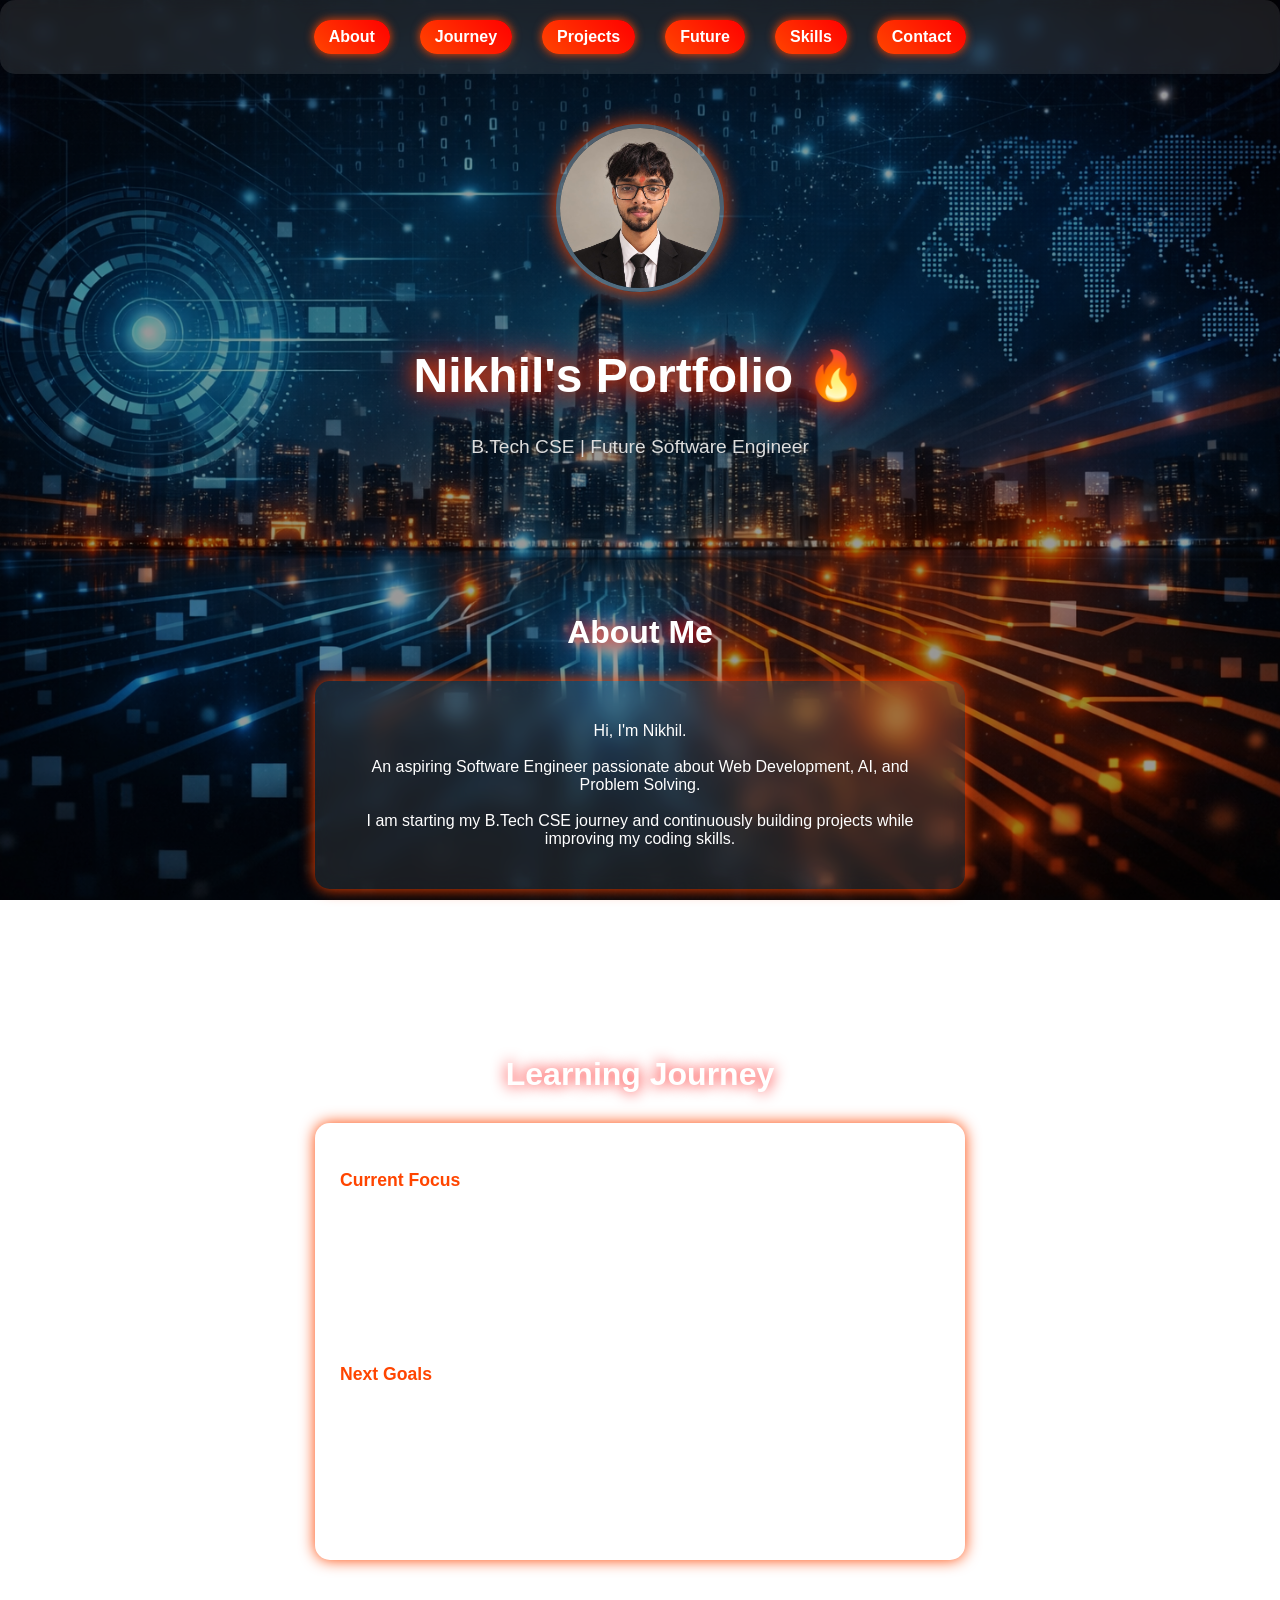
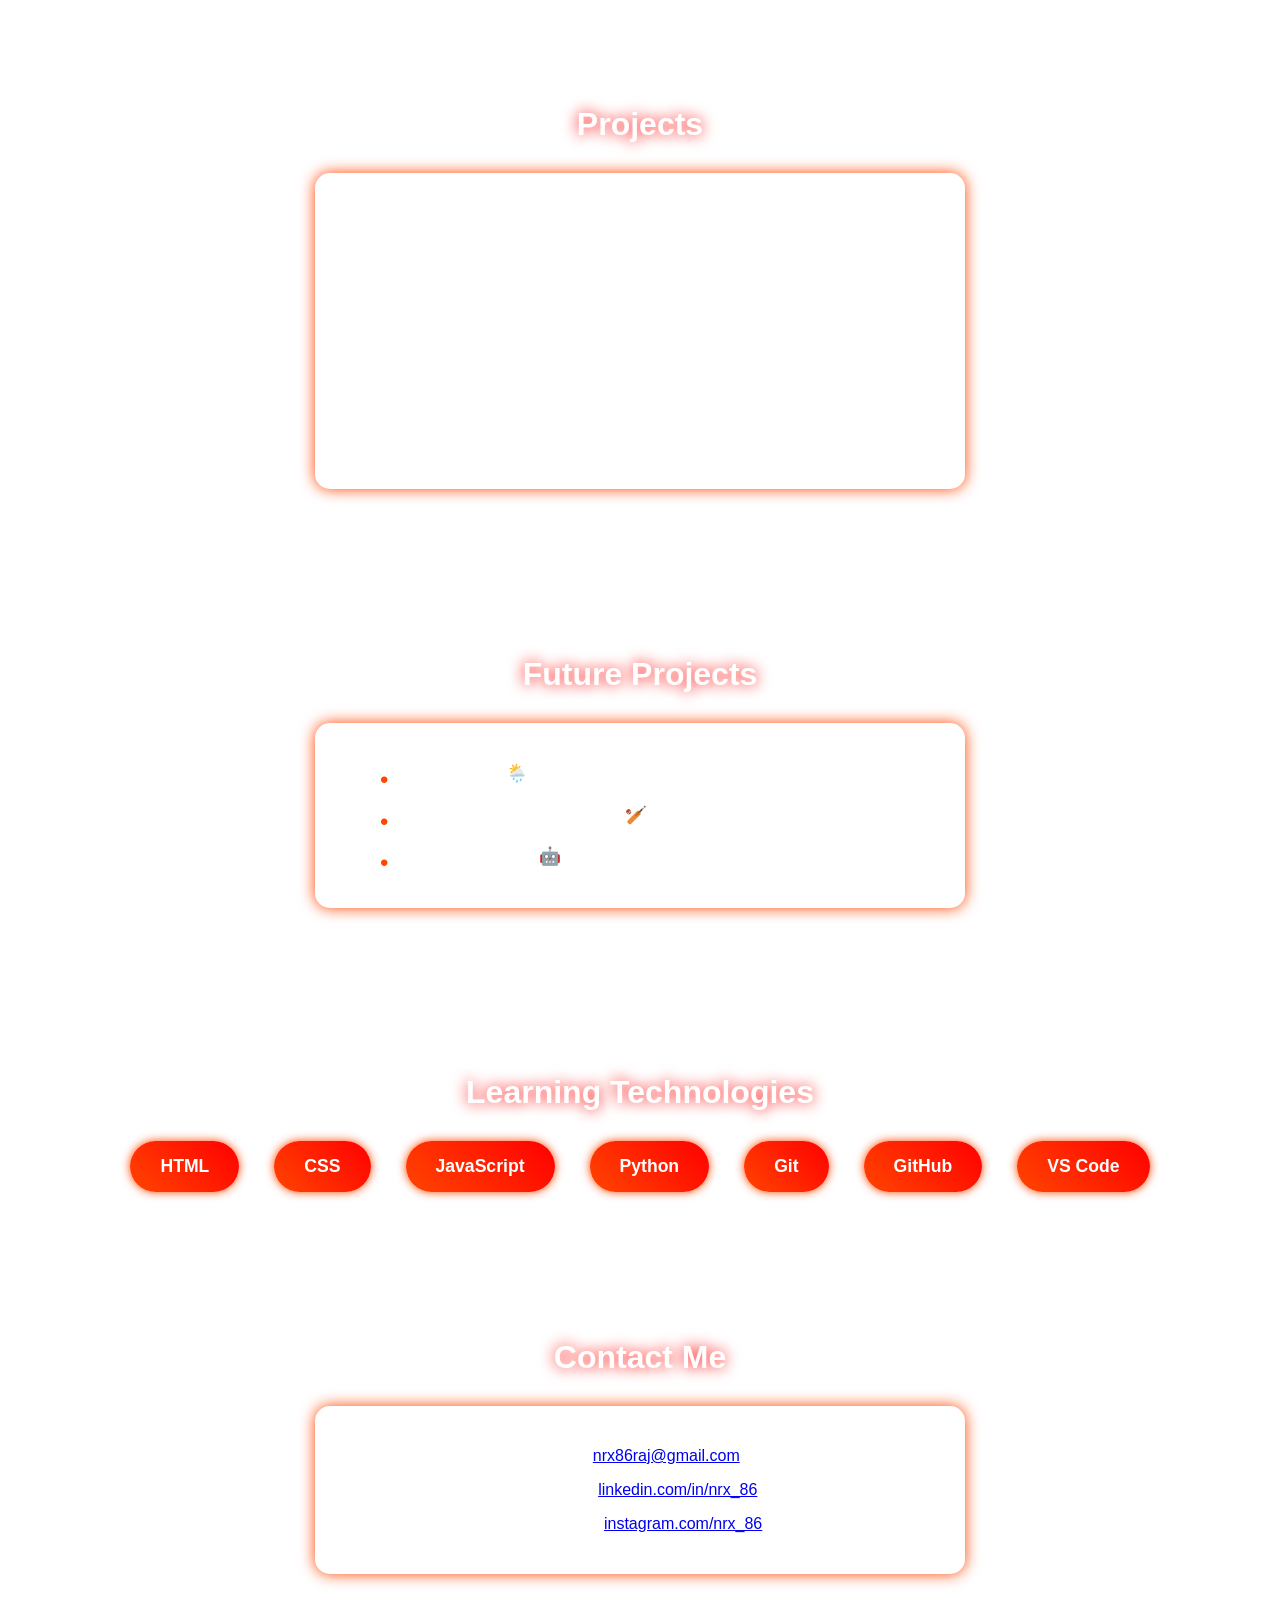
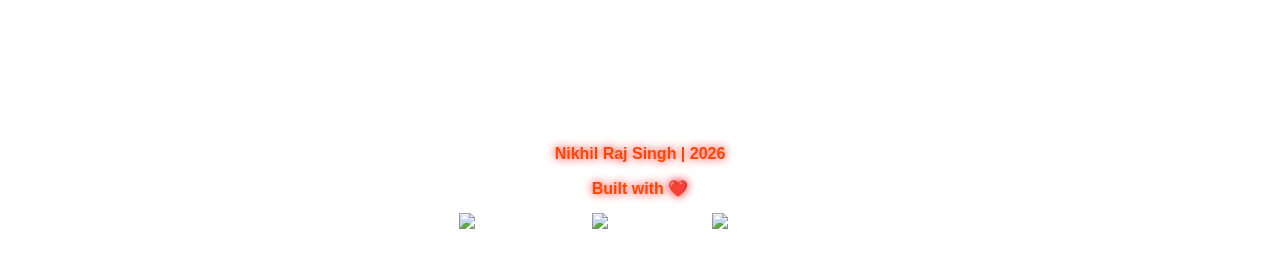
==== portfolio.html @ 0342e267 "Added PixelPulse" ====
<!DOCTYPE html>
<html lang="en">
<head>
  <meta charset="UTF-8">
  <meta name="viewport" content="width=device-width, initial-scale=1.0">
  <title>Nikhil Raj|Developer Portfolio</title>
  <style>
    body {
      margin: 0;
      font-family: 'Poppins', sans-serif;
      background: url('Image.png') no-repeat center center fixed;
      background-size: cover;
      color: #fff;
      scroll-behavior: smooth;
    }

    body::before {
      content: "";
      position: fixed;
      top: 0; left: 0;
      width: 100%; height: 100%;
      background: rgba(0,0,0,0.4);
      z-index: -1;
    }

    /* Navbar */
    nav {
      display: flex;
      justify-content: center;
      gap: 30px;
      padding: 20px;
      background: rgba(255,255,255,0.1);
      backdrop-filter: blur(8px);
      border-radius: 15px;
      position: sticky;
      top: 0;
      z-index: 10;
    }

    nav a {
      color: #fff;
      text-decoration: none;
      font-weight: bold;
      transition: 0.3s;
      padding: 8px 15px;
      border-radius: 20px;
    }

    nav a.active, nav a:hover {
      background: linear-gradient(45deg, #ff4500, #ff0000);
      color: #fff;
      box-shadow: 0 0 10px #ff4500;
    }

    header {
      text-align: center;
      padding: 50px 20px;
    }

    header img {
      width: 160px;
      height: 160px;
      border-radius: 50%;
      border: 4px solid rgba(255,255,255,0.3);
      box-shadow: 0 0 20px #ff4500;
      margin-bottom: 20px;
    }

    header h1 {
      font-size: 3rem;
      text-shadow: 0 0 20px #ff4500, 0 0 40px #ff0000;
      animation: glow 2s infinite alternate;
    }

    header p {
      font-size: 1.2rem;
      color: #ddd;
    }

    section {
      padding: 60px 20px;
      text-align: center;
    }

    section h2 {
      font-size: 2rem;
      margin-bottom: 30px;
      text-shadow: 0 0 15px #ff0000;
    }

    .card {
      background: rgba(255,255,255,0.1);
      backdrop-filter: blur(12px);
      border-radius: 15px;
      padding: 25px;
      margin: 20px auto;
      max-width: 600px;
      box-shadow: 0 0 15px #ff4500;
      transition: 0.3s;
    }

    .card:hover {
      transform: scale(1.05);
      box-shadow: 0 0 25px #ff0000;
    }

    .skills {
      display: flex;
      justify-content: center;
      flex-wrap: wrap;
      gap: 35px;
    }

    .skill {
      background: linear-gradient(45deg, #ff4500, #ff0000);
      padding: 15px 30px;
      border-radius: 30px;
      font-weight: bold;
      color: #fff;
      box-shadow: 0 0 10px #ff4500;
      font-size: 1.1rem;
    }

    .journey-list, .future-list {
      text-align: left;
      max-width: 600px;
      margin: auto;
      font-size: 1.1rem;
      line-height: 1.8;
    }

    .journey-list span {
      color: #ff4500;
      font-weight: bold;
    }

    .future-list li {
      margin: 10px 0;
      list-style: none;
      padding-left: 20px;
      position: relative;
    }

    .future-list li::before {
      content: "•";
      position: absolute;
      left: 0;
      color: #ff4500;
      font-size: 1.5rem;
    }

    form {
      max-width: 500px;
      margin: auto;
      display: flex;
      flex-direction: column;
      gap: 15px;
    }

    input, textarea {
      padding: 12px;
      border: none;
      border-radius: 10px;
      outline: none;
      font-size: 1rem;
      background: rgba(255,255,255,0.15);
      color: #fff;
      backdrop-filter: blur(6px);
    }

    button {
      padding: 12px;
      background: linear-gradient(45deg, #ff4500, #ff0000);
      border: none;
      border-radius: 30px;
      color: #fff;
      font-weight: bold;
      cursor: pointer;
      transition: 0.3s;
    }

    button:hover {
      transform: scale(1.1);
      box-shadow: 0 0 20px #ff0000;
    }

    footer {
      text-align: center;
      padding: 25px;
      background: rgba(255,255,255,0.1);
      backdrop-filter: blur(8px);
      margin-top: 50px;
      border-radius: 15px;
    }

    footer p {
      font-size: 1rem;
      color: #ff4500;
      margin-bottom: 10px;
      font-weight: bold;
      text-shadow: 0 0 10px #ff0000;
    }

    footer .socials {
      display: flex;
      justify-content: center;
      gap: 35px;
      margin-top: 15px;
    }

    footer a {
      display: flex;
      align-items: center;
      gap: 8px;
      color: #fff;
      text-decoration: none;
      font-weight: bold;
      transition: 0.3s;
    }

    footer a img {
      width: 24px;
      height: 24px;
    }

    footer a:hover {
      color: #ff4500;
    }

    @keyframes glow {
      from { text-shadow: 0 0 20px #ff4500; }
      to { text-shadow: 0 0 40px #ff0000; }
    }
  </style>
</head>
<body>
  <!-- Navigation -->
  <nav>
    <a href="#about" class="active">About</a>
    <a href="#journey">Journey</a>
    <a href="#projects">Projects</a>
    <a href="#future">Future</a>
    <a href="#skills">Skills</a>
    <a href="#contact">Contact</a>
  </nav>

  <!-- Header with Profile Photo -->
  <header>
    <img src="PFP.jpeg" alt="Head and shoulders portrait of Nikhil, a young man with a warm, confident expression, wearing a casual outfit, set against a simple neutral background, with a friendly, professional tone and the text Nikhil's Portfolio in the page header">
    <h1>Nikhil's Portfolio 🔥</h1>
    <p>B.Tech CSE | Future Software Engineer</p>
  </header>

  <!-- About Me -->
  <section id="about">
    <h2>About Me</h2>
    <div class="card">
      <p>
        Hi, I'm Nikhil.<br><br>
         An aspiring Software Engineer passionate about Web Development, AI, and Problem Solving.<br><br>
         I am starting my B.Tech CSE journey and continuously building projects while improving my coding skills.
      </p>
    </div>
  </section>

  <!-- Learning Journey -->
  <section id="journey">
    <h2>Learning Journey</h2>
    <div class="card journey-list">
      <p><span>Current Focus</span></p>
      ✓ HTML <br>
      ✓ CSS <br>
      ✓ JavaScript Basics <br><br>
      <p><span>Next Goals</span></p>
      □ React <br>
      □ Node.js <br>
      □ DSA <br>
      □ Python
    </div>
  </section>

  <!-- Projects -->
  <section id="projects">
    <h2>Projects</h2>
    <div class="card">
      <h3>Personal Portfolio Website</h3>
      <p>A responsive portfolio website showcasing my skills, projects, and contact information.</p>
      
      <h3>To-Do App </h3>
      <p>A simple to-do list application built with HTML, CSS, and JavaScript.</p>
      
      <h3>PixelPulse</h3>
      <p>A modern web application built using HTML, CSS, and JavaScript.</p>
        
    </div>

  </section>

    <!-- Future Projects -->
  <section id="future">
    <h2>Future Projects</h2>
    <div class="card">
      <ul class="future-list">
        <li>Weather App 🌦️</li>
        <li>Cricket Analytics Dashboard 🏏</li>
        <li>AI Chat Assistant 🤖</li>
      </ul>
    </div>
  </section>

  <!-- Skills -->
  <section id="skills">
    <h2>Learning Technologies</h2>
    <div class="skills">
      <div class="skill">HTML</div>
      <div class="skill">CSS</div>
      <div class="skill">JavaScript</div>
      <div class="skill">Python</div>
      <div class="skill">Git</div>
      <div class="skill">GitHub</div>
      <div class="skill">VS Code</div>
    </div>
  </section>

   <!-- Contact -->
  <section id="contact">
    <h2>Contact Me</h2>
    <div class="card">
      <div class="contact-info">
        <p>
           <strong>Email:</strong> 
          <a href="mailto:nrx86raj@gmail.com">nrx86raj@gmail.com</a>
        </p>
        <p>
          <strong>LinkedIn:</strong> 
          <a href="https://www.linkedin.com/in/nrx86" target="_blank">
            linkedin.com/in/nrx_86
          </a>
        </p>
        <p>
          <strong>Instagram:</strong> 
          <a href="https://www.instagram.com/nrx_86?stkn=cHFjYXVhaDZtZXJ1" target="_blank">
            instagram.com/nrx_86
          </a>
        </p>
      </div>
    </div>
  </section>

  <!-- Footer -->
  <footer>
    <p>Nikhil Raj Singh | 2026</p>
    <p> Built with ❤️ </p>
    <div class="socials">
      <a href="https://linkedin.com">
        <img src="https://cdn-icons-png.flaticon.com/512/174/174857.png" alt="LinkedIn">
        LinkedIn
      </a>
      <a href="https://github.com">
        <img src="https://cdn-icons-png.flaticon.com/512/733/733553.png" alt="GitHub">
        GitHub
      </a>
      <a href="https://instagram.com">
        <img src="https://cdn-icons-png.flaticon.com/512/2111/2111463.png" alt="Instagram">
        Instagram
      </a>
    </div>
  </footer>

  <!-- Active Nav Highlight Script -->
  <script>
    const sections = document.querySelectorAll("section");
    const navLinks = document.querySelectorAll("nav a");

    window.addEventListener("scroll", () => {
      let current = "";
      sections.forEach(section => {
        const sectionTop = section.offsetTop - 70;
        if (pageYOffset >= sectionTop) {
          current = section.getAttribute("id");
        }
      });

      navLinks.forEach(link => {
        link.classList.remove("active");
        if (link.getAttribute("href").includes(current)) {
          link.classList.add("active");
        }
      });
    });
  </script>
</body>
</html>
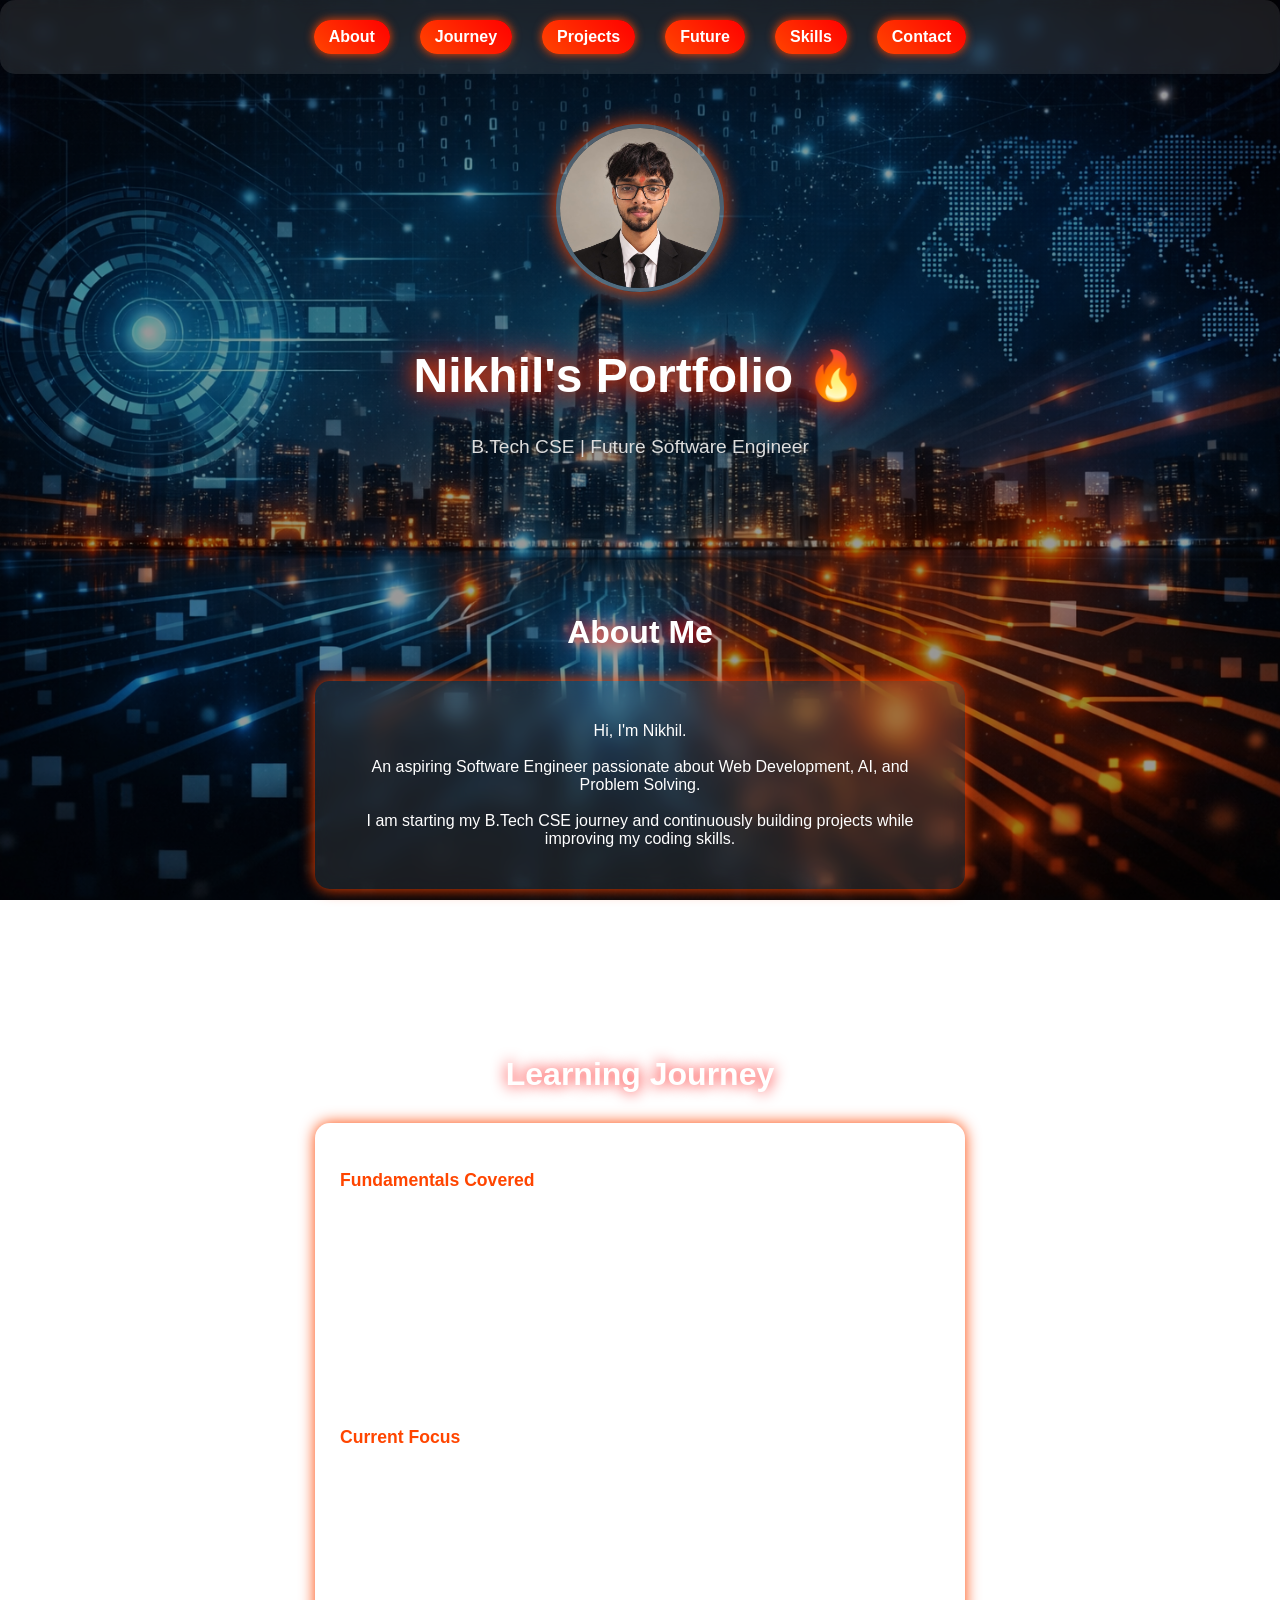
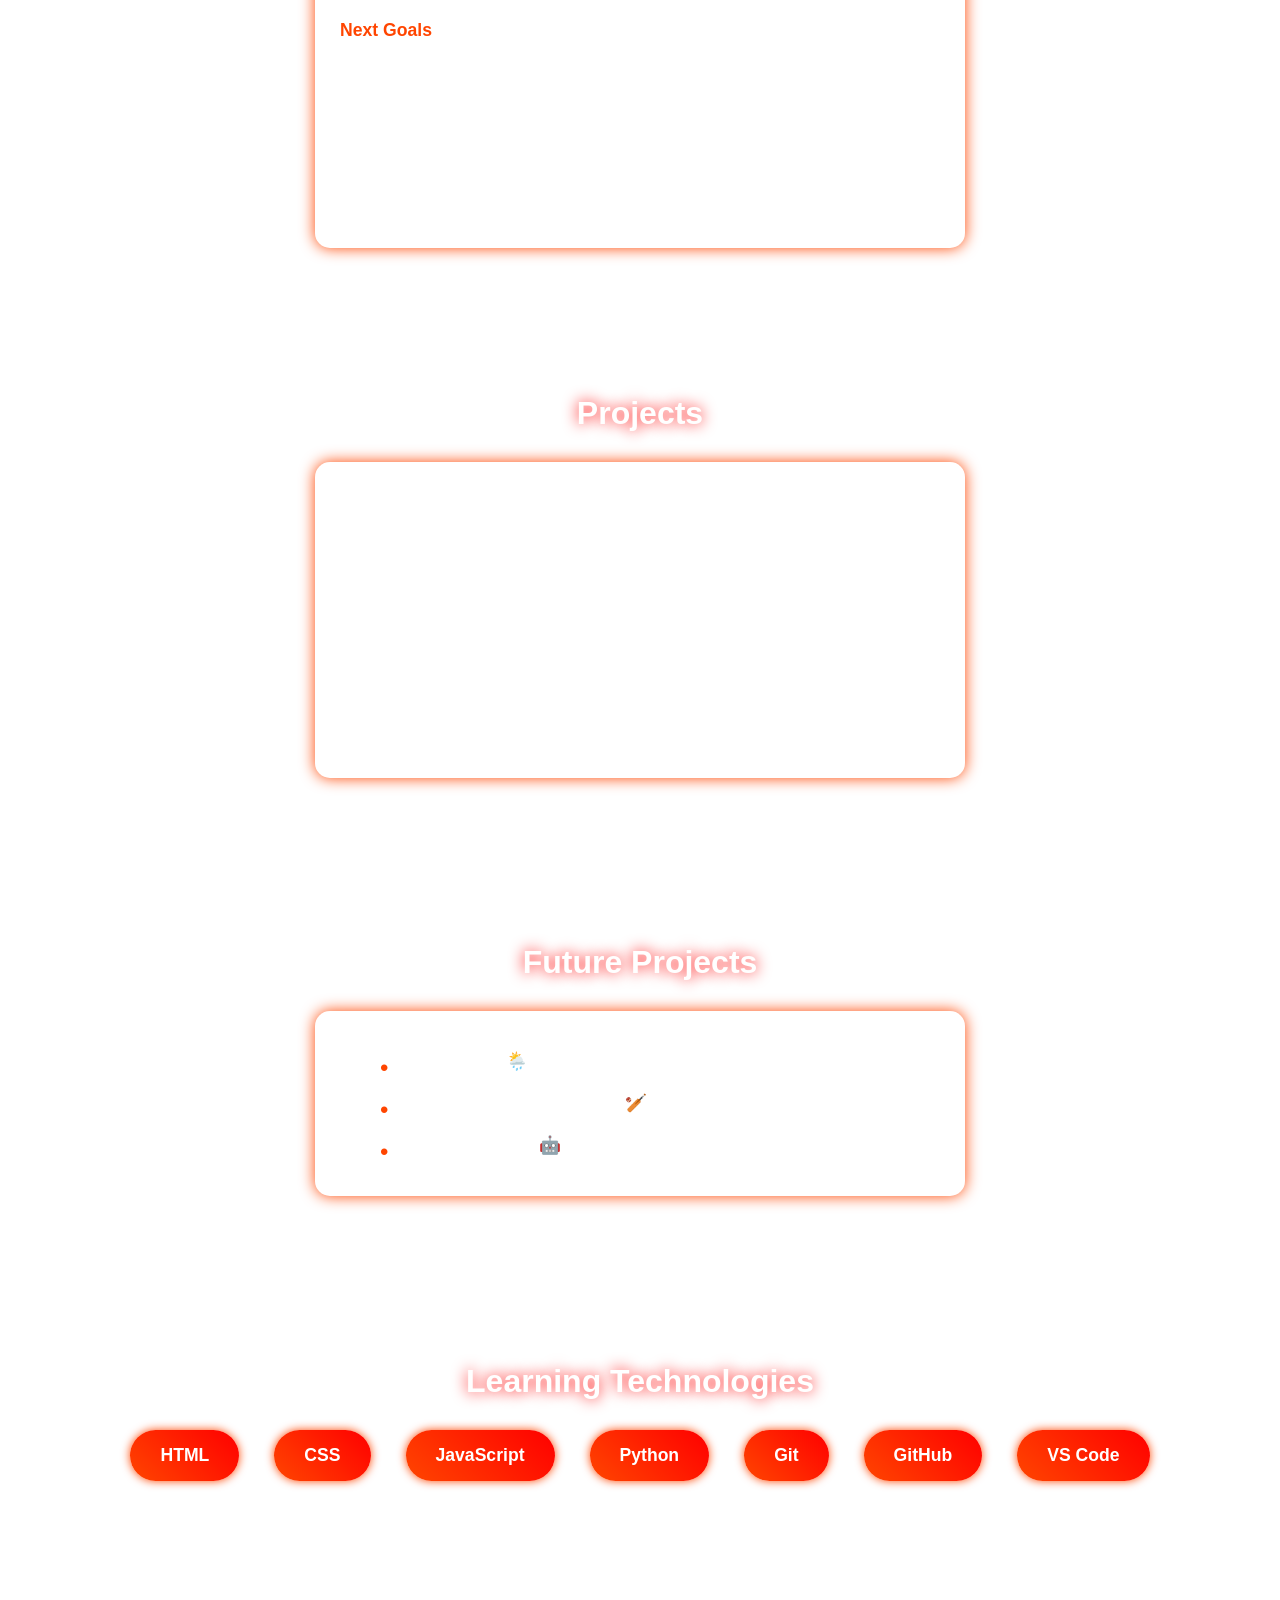
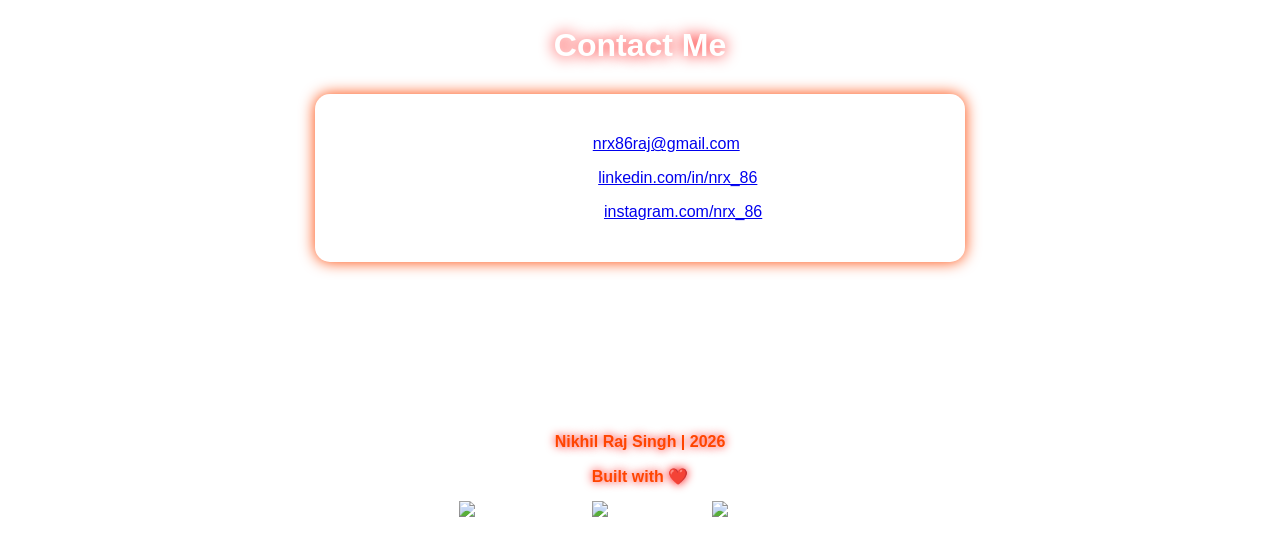
==== commit ebe37543: "Updated Learning Journey" ====
--- a/portfolio.html
+++ b/portfolio.html
@@ -267,15 +267,25 @@
   <section id="journey">
     <h2>Learning Journey</h2>
     <div class="card journey-list">
-      <p><span>Current Focus</span></p>
-      ✓ HTML <br>
-      ✓ CSS <br>
-      ✓ JavaScript Basics <br><br>
-      <p><span>Next Goals</span></p>
-      □ React <br>
-      □ Node.js <br>
-      □ DSA <br>
-      □ Python
+      <p><span><b>Fundamentals Covered</b></span></p>
+      ✓ HTML<br>
+      ✓ CSS<br>
+      ✓ Responsive Web Design<br>
+      ✓ Python Fundamentals<br>
+      ✓ Git & GitHub Basics<br>
+<br>
+      <p><span><b>Current Focus</b></span></p>
+      • Java Script<br>
+      • React.js & Next.js (JSX/TSX)<br>
+      • TypeScript
+      • Problem Solving (LeetCode)<br>
+<br>
+      <p><span><b>Next Goals</b></span></p>
+      □ Data Structures & Algorithms<br>
+      □ Advanced Python & JS<br>
+      □ SQL & Database Fundamentals<br>
+      □ Software Development Fundamentals<br>
+<br>
     </div>
   </section>
 
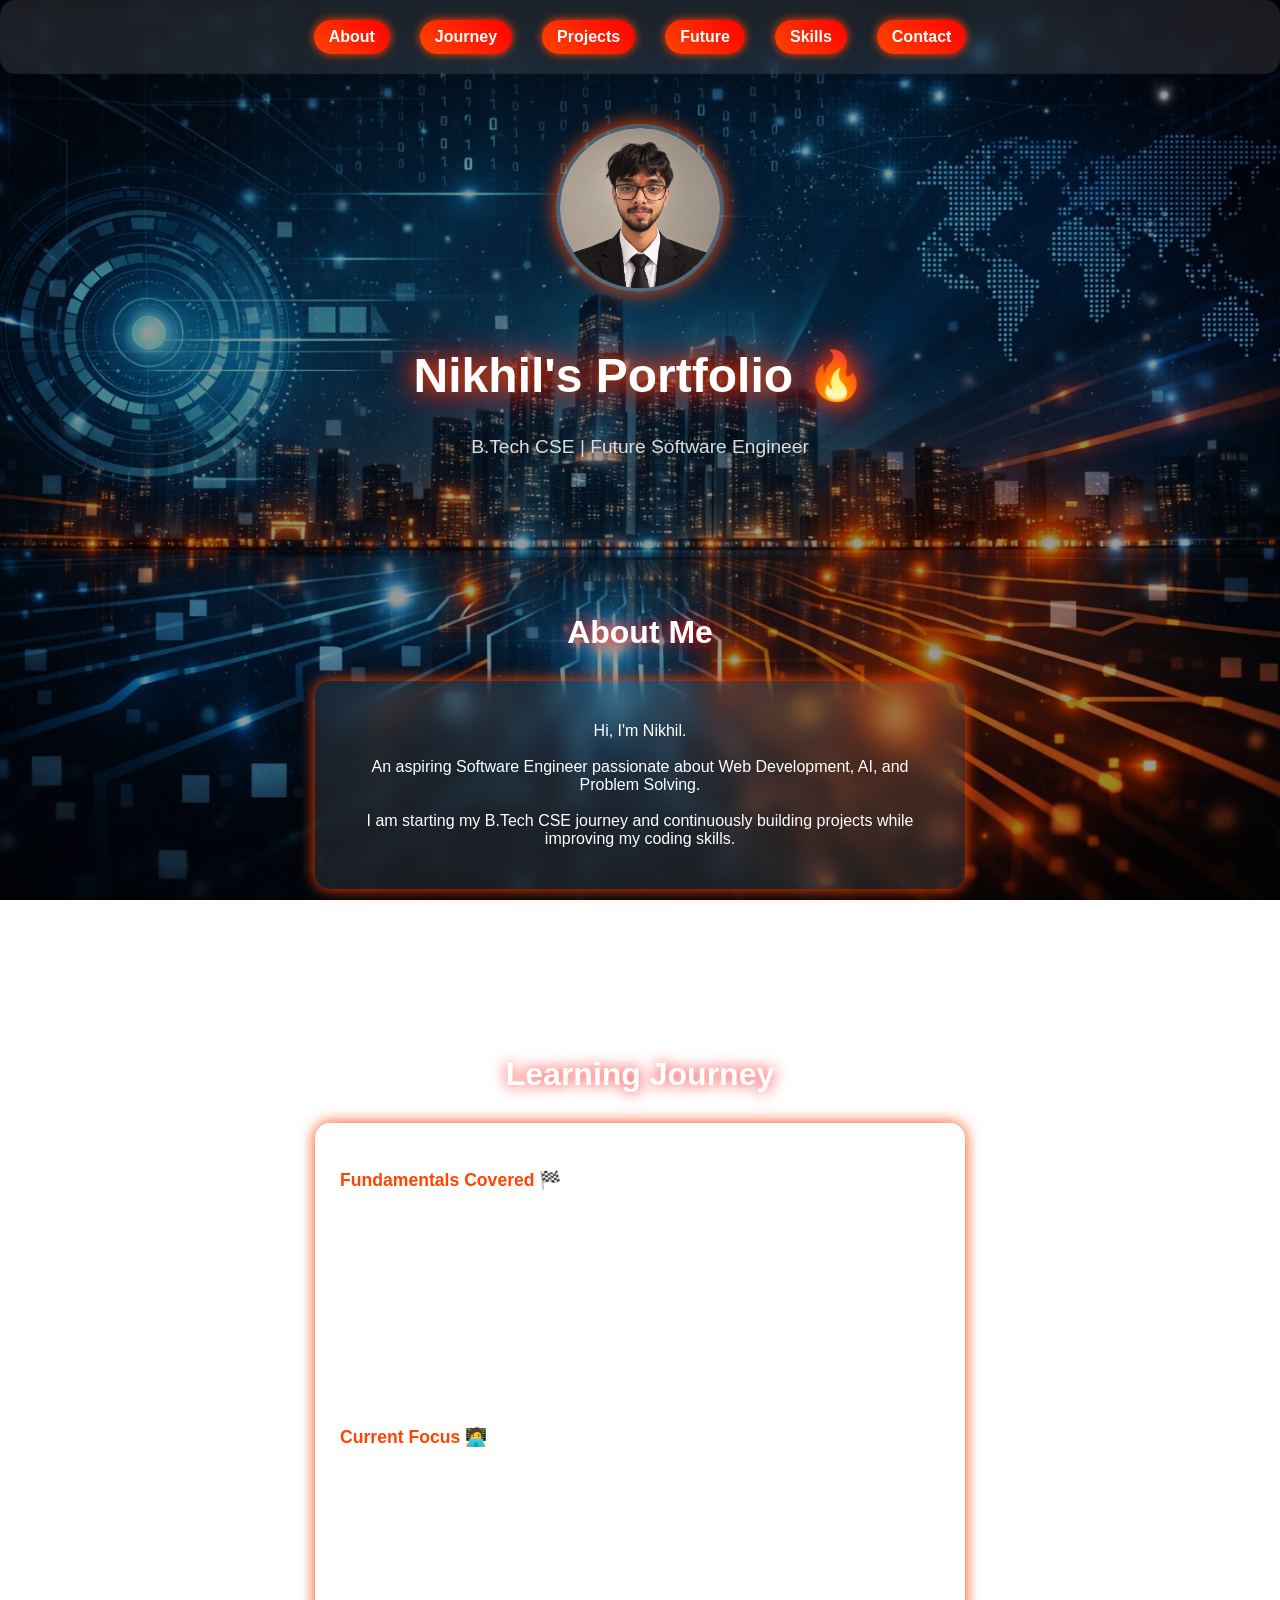
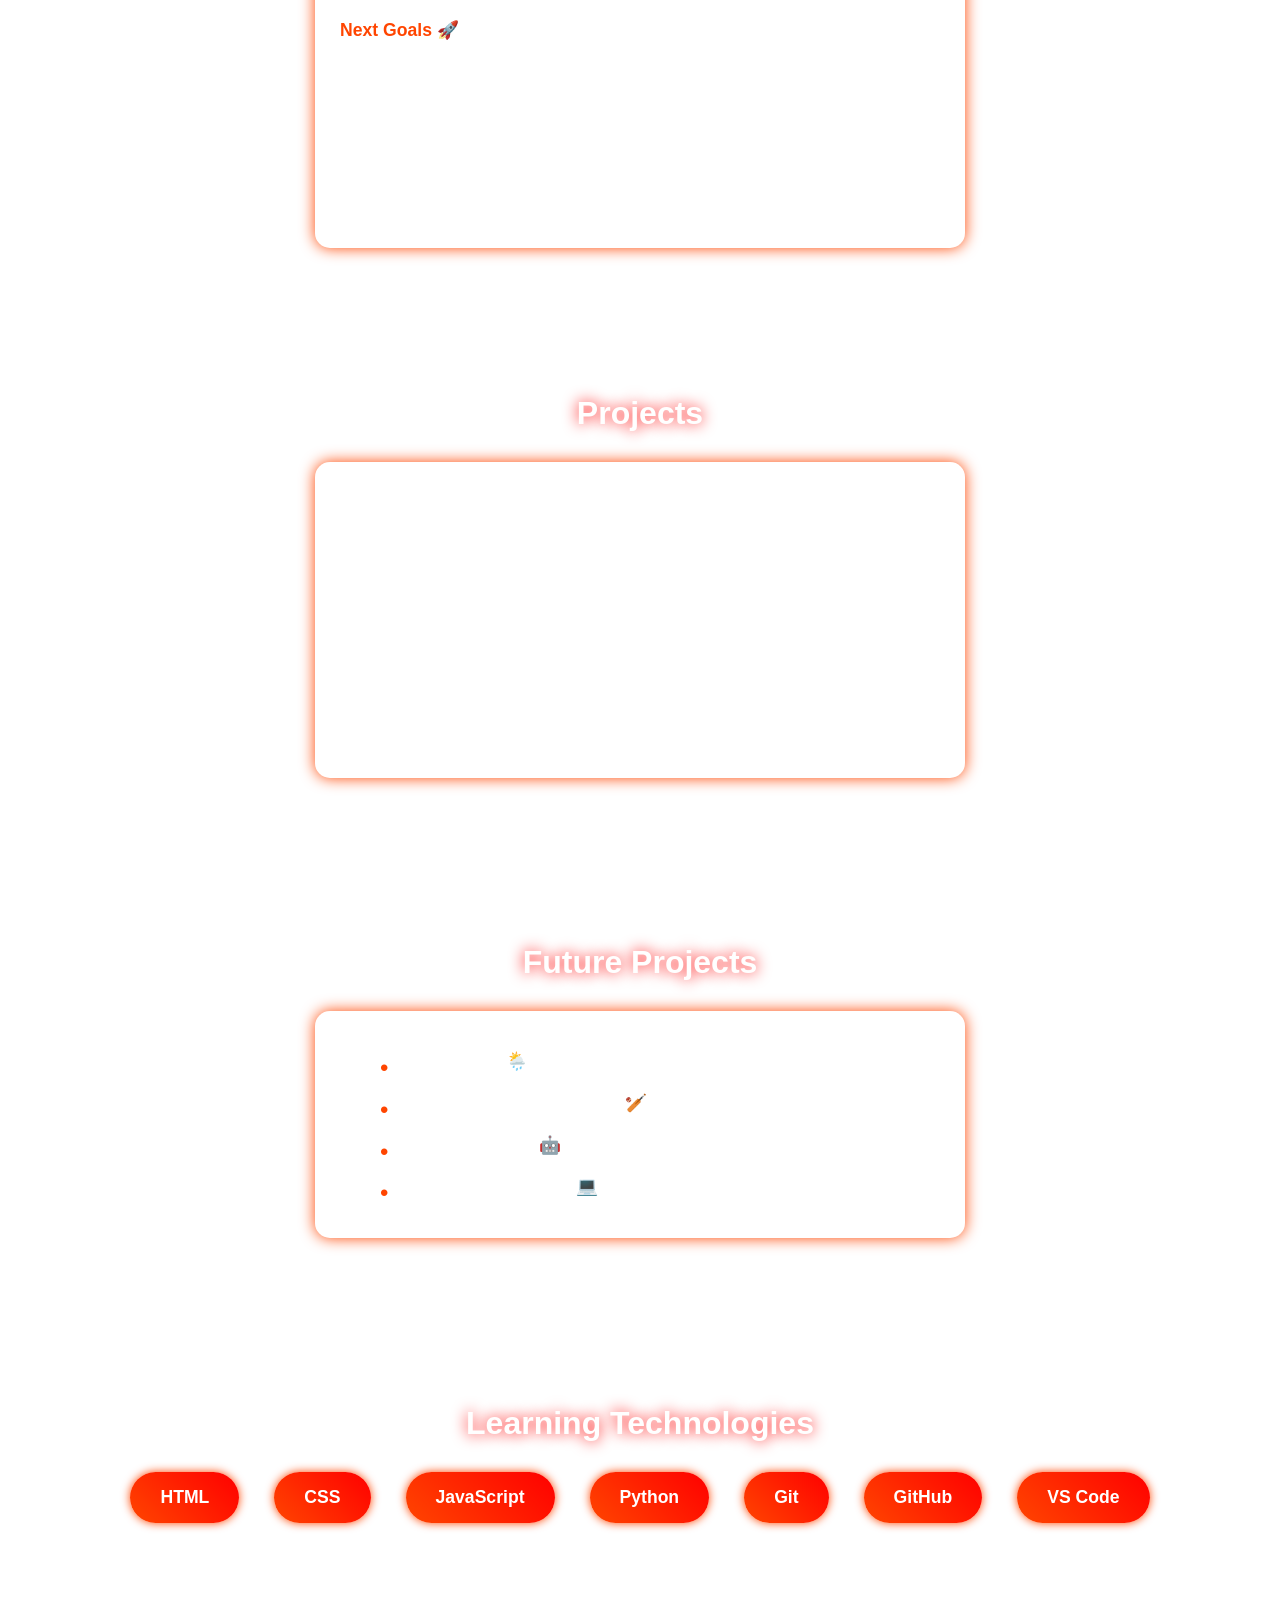
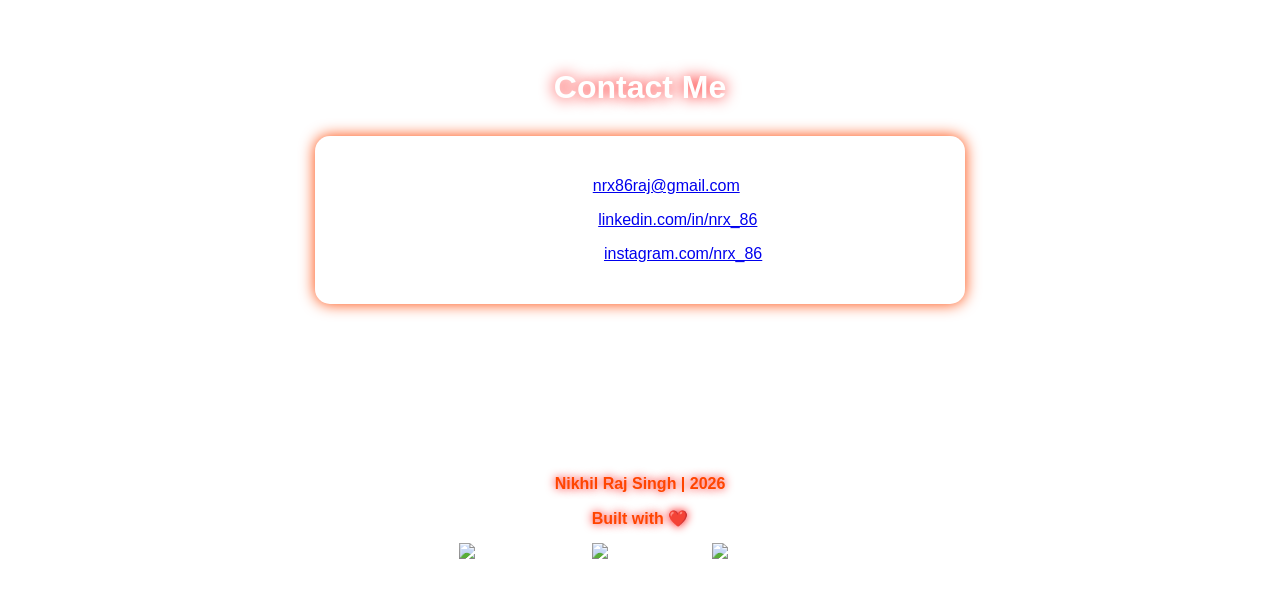
==== commit 3c073592: "Added a Project" ====
--- a/portfolio.html
+++ b/portfolio.html
@@ -267,20 +267,20 @@
   <section id="journey">
     <h2>Learning Journey</h2>
     <div class="card journey-list">
-      <p><span><b>Fundamentals Covered</b></span></p>
+      <p><span><b>Fundamentals Covered 🏁</b></span></p>
       ✓ HTML<br>
       ✓ CSS<br>
       ✓ Responsive Web Design<br>
       ✓ Python Fundamentals<br>
       ✓ Git & GitHub Basics<br>
 <br>
-      <p><span><b>Current Focus</b></span></p>
+      <p><span><b>Current Focus 🧑‍💻</b></span></p>
       • Java Script<br>
       • React.js & Next.js (JSX/TSX)<br>
       • TypeScript
       • Problem Solving (LeetCode)<br>
 <br>
-      <p><span><b>Next Goals</b></span></p>
+      <p><span><b>Next Goals 🚀</b></span></p>
       □ Data Structures & Algorithms<br>
       □ Advanced Python & JS<br>
       □ SQL & Database Fundamentals<br>
@@ -314,6 +314,7 @@
         <li>Weather App 🌦️</li>
         <li>Cricket Analytics Dashboard 🏏</li>
         <li>AI Chat Assistant 🤖</li>
+        <li>Developer Dashboard 💻</li>
       </ul>
     </div>
   </section>
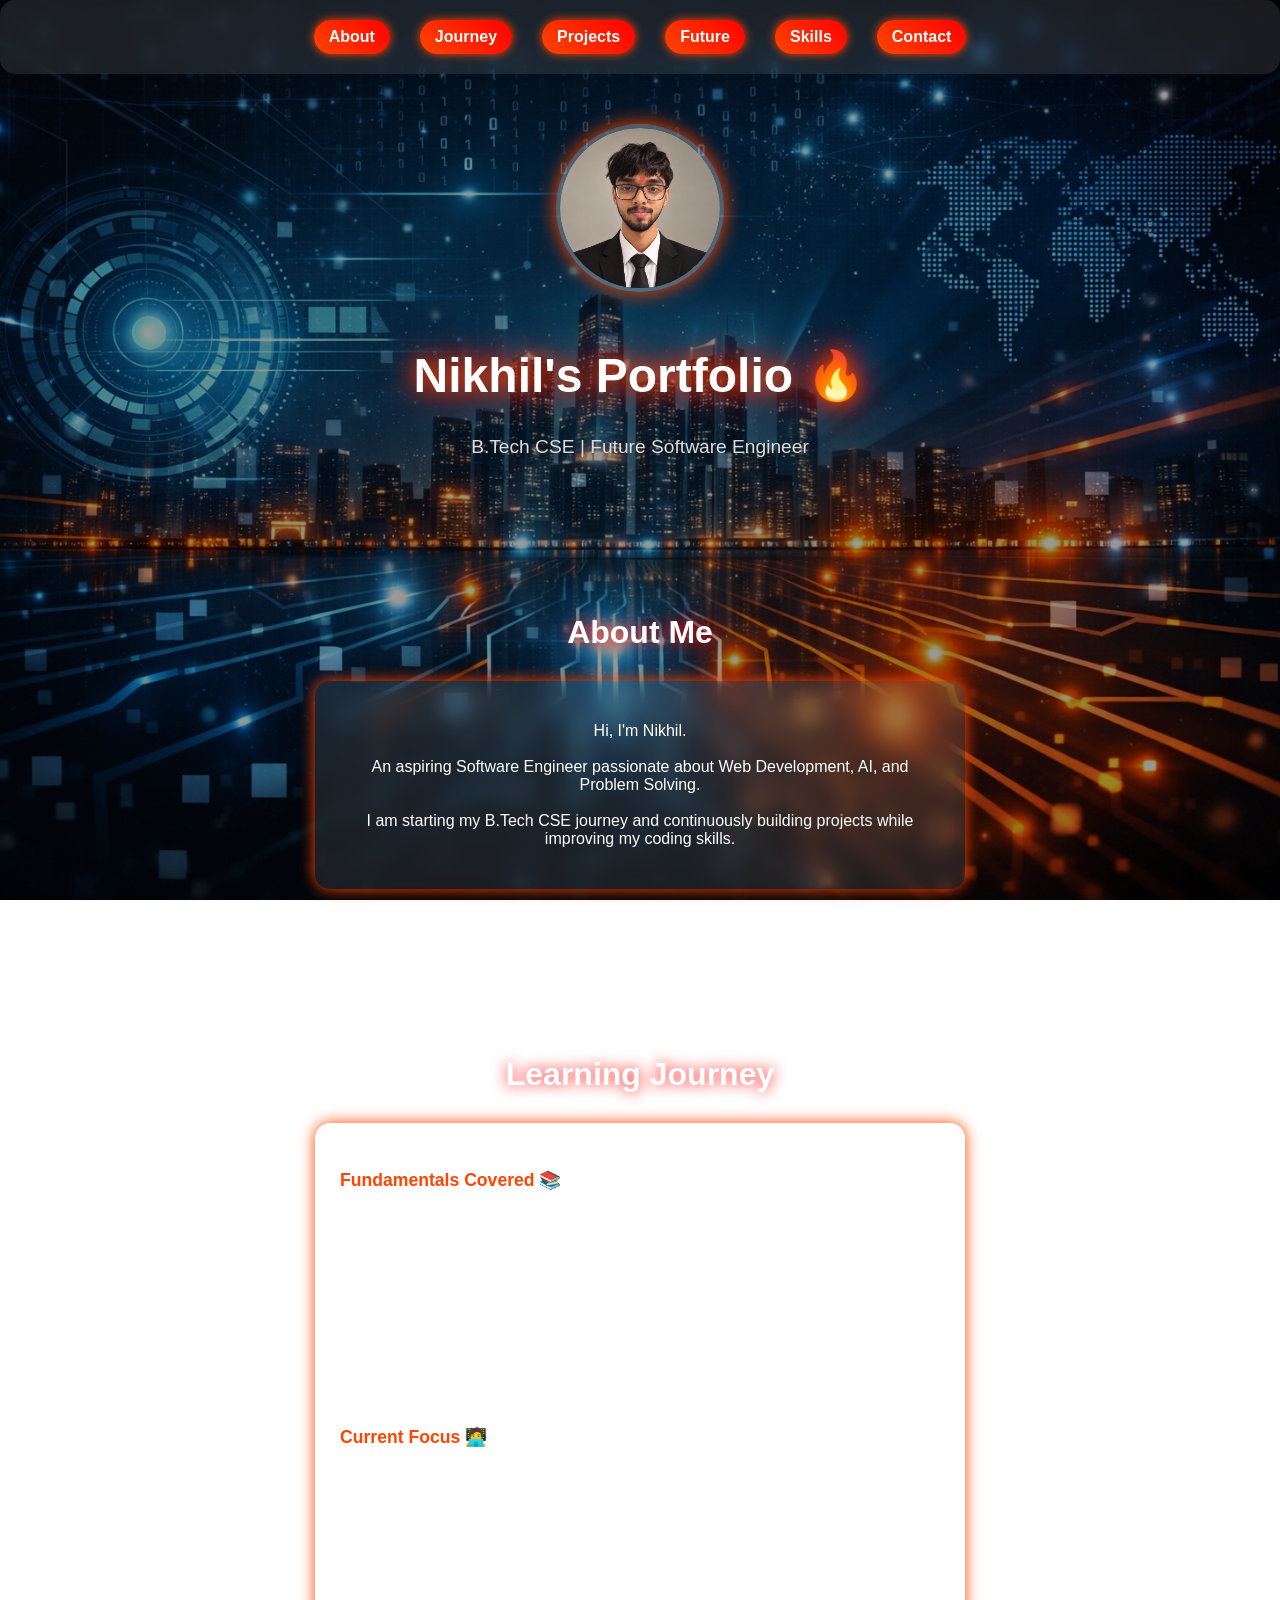
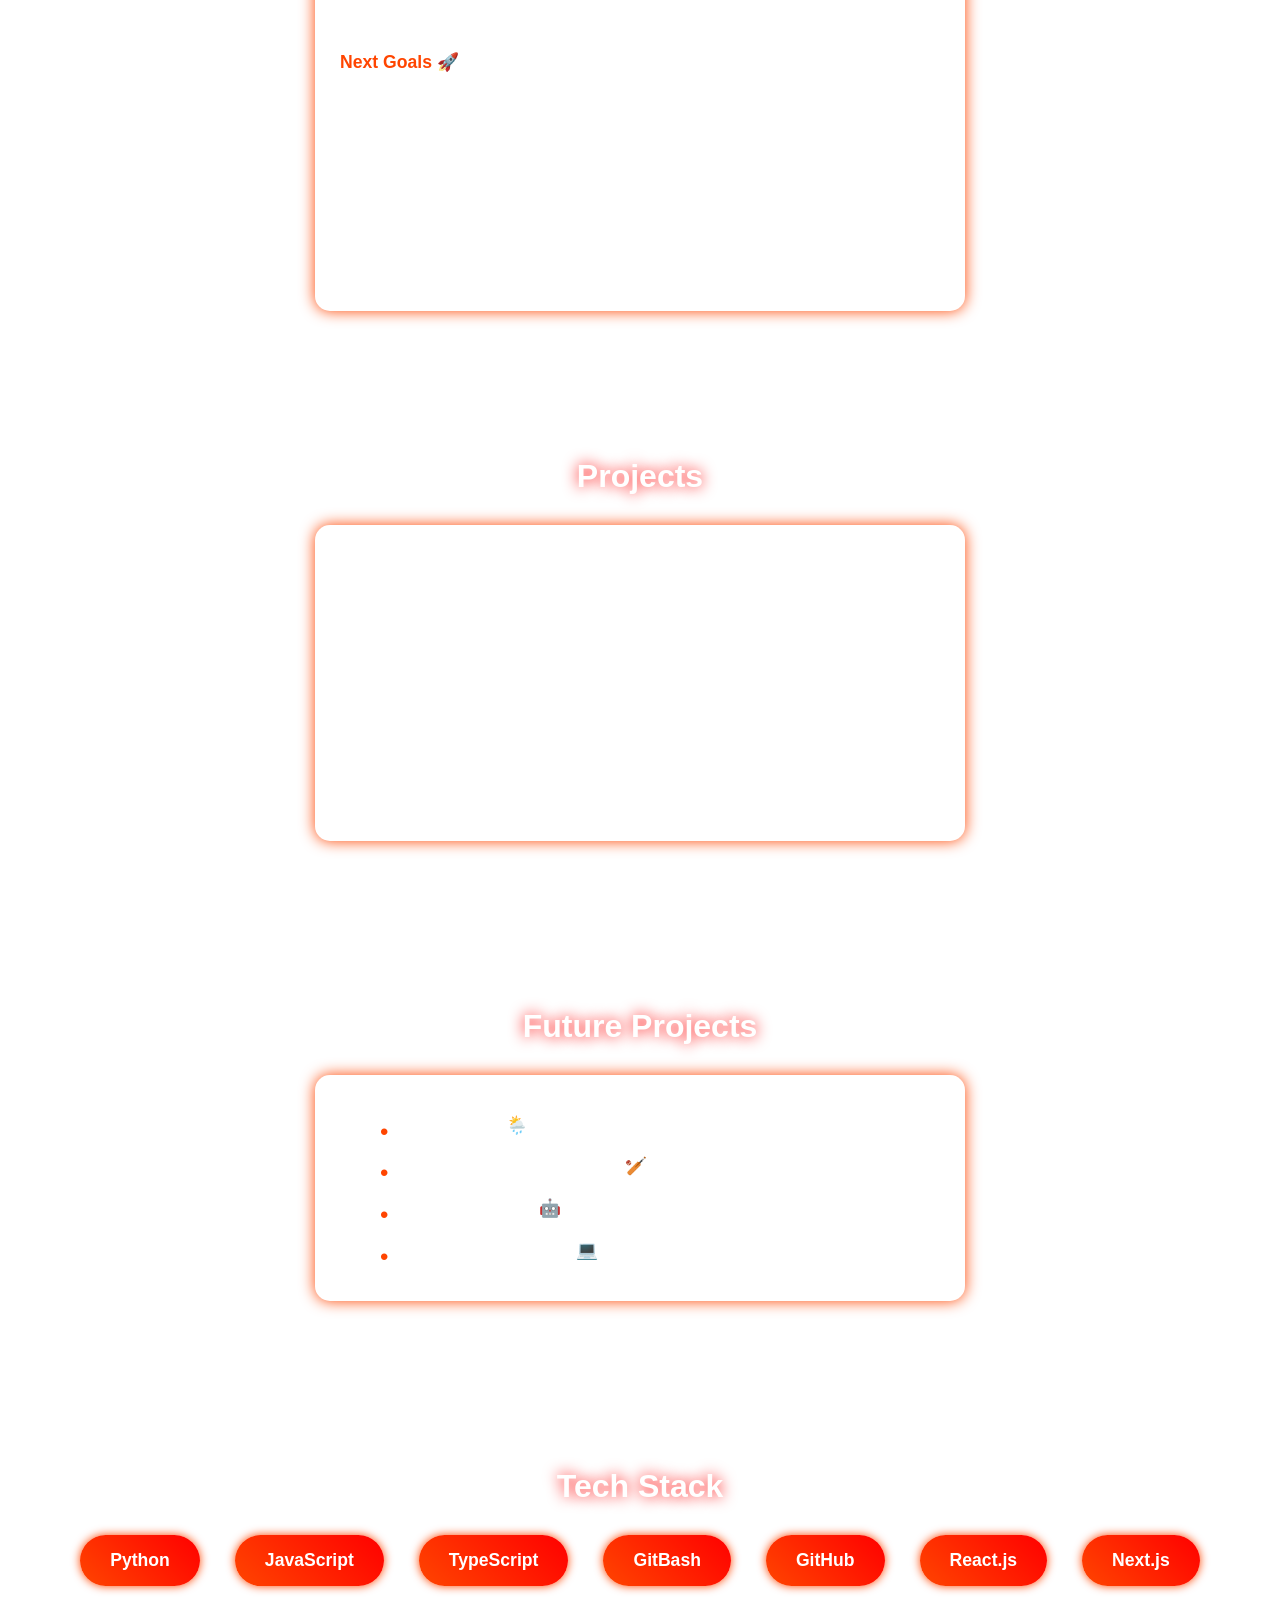
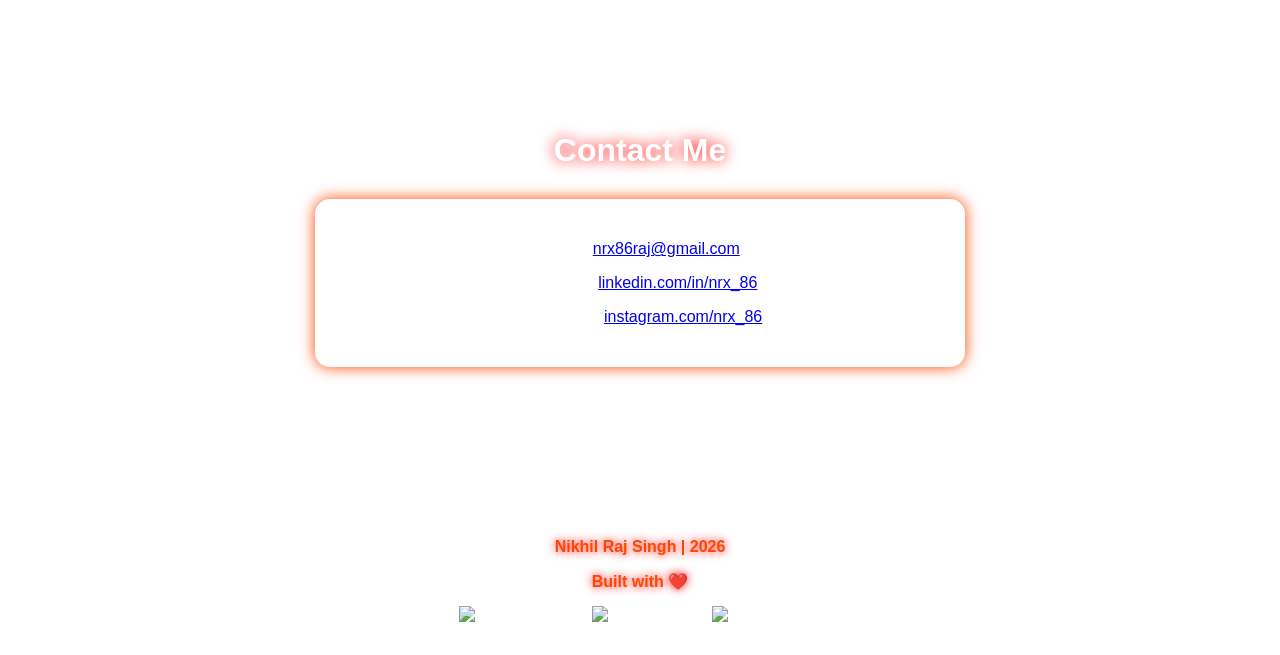
==== commit e57ab6bf: "Fixed all things" ====
--- a/portfolio.html
+++ b/portfolio.html
@@ -100,7 +100,7 @@
     }
 
     .card:hover {
-      transform: scale(1.05);
+      transform: scale(1.02);
       box-shadow: 0 0 25px #ff0000;
     }
 
@@ -267,7 +267,7 @@
   <section id="journey">
     <h2>Learning Journey</h2>
     <div class="card journey-list">
-      <p><span><b>Fundamentals Covered 🏁</b></span></p>
+      <p><span><b>Fundamentals Covered 📚</b></span></p>
       ✓ HTML<br>
       ✓ CSS<br>
       ✓ Responsive Web Design<br>
@@ -275,16 +275,17 @@
       ✓ Git & GitHub Basics<br>
 <br>
       <p><span><b>Current Focus 🧑‍💻</b></span></p>
-      • Java Script<br>
+      • JavaScript<br>
       • React.js & Next.js (JSX/TSX)<br>
-      • TypeScript
+      • TypeScript<br>
       • Problem Solving (LeetCode)<br>
 <br>
       <p><span><b>Next Goals 🚀</b></span></p>
       □ Data Structures & Algorithms<br>
-      □ Advanced Python & JS<br>
+      □ Advanced Python<br>
+      □ Advanced JavaScript<br>
       □ SQL & Database Fundamentals<br>
-      □ Software Development Fundamentals<br>
+      □ Object-Oriented Programming (OOP)<br>
 <br>
     </div>
   </section>
@@ -321,15 +322,15 @@
 
   <!-- Skills -->
   <section id="skills">
-    <h2>Learning Technologies</h2>
+    <h2>Tech Stack</h2>
     <div class="skills">
-      <div class="skill">HTML</div>
-      <div class="skill">CSS</div>
+      <div class="skill">Python</div>
       <div class="skill">JavaScript</div>
-      <div class="skill">Python</div>
-      <div class="skill">Git</div>
+      <div class="skill">TypeScript</div>
+      <div class="skill">GitBash</div>
       <div class="skill">GitHub</div>
-      <div class="skill">VS Code</div>
+      <div class="skill">React.js</div>
+      <div class="skill">Next.js</div>
     </div>
   </section>
 
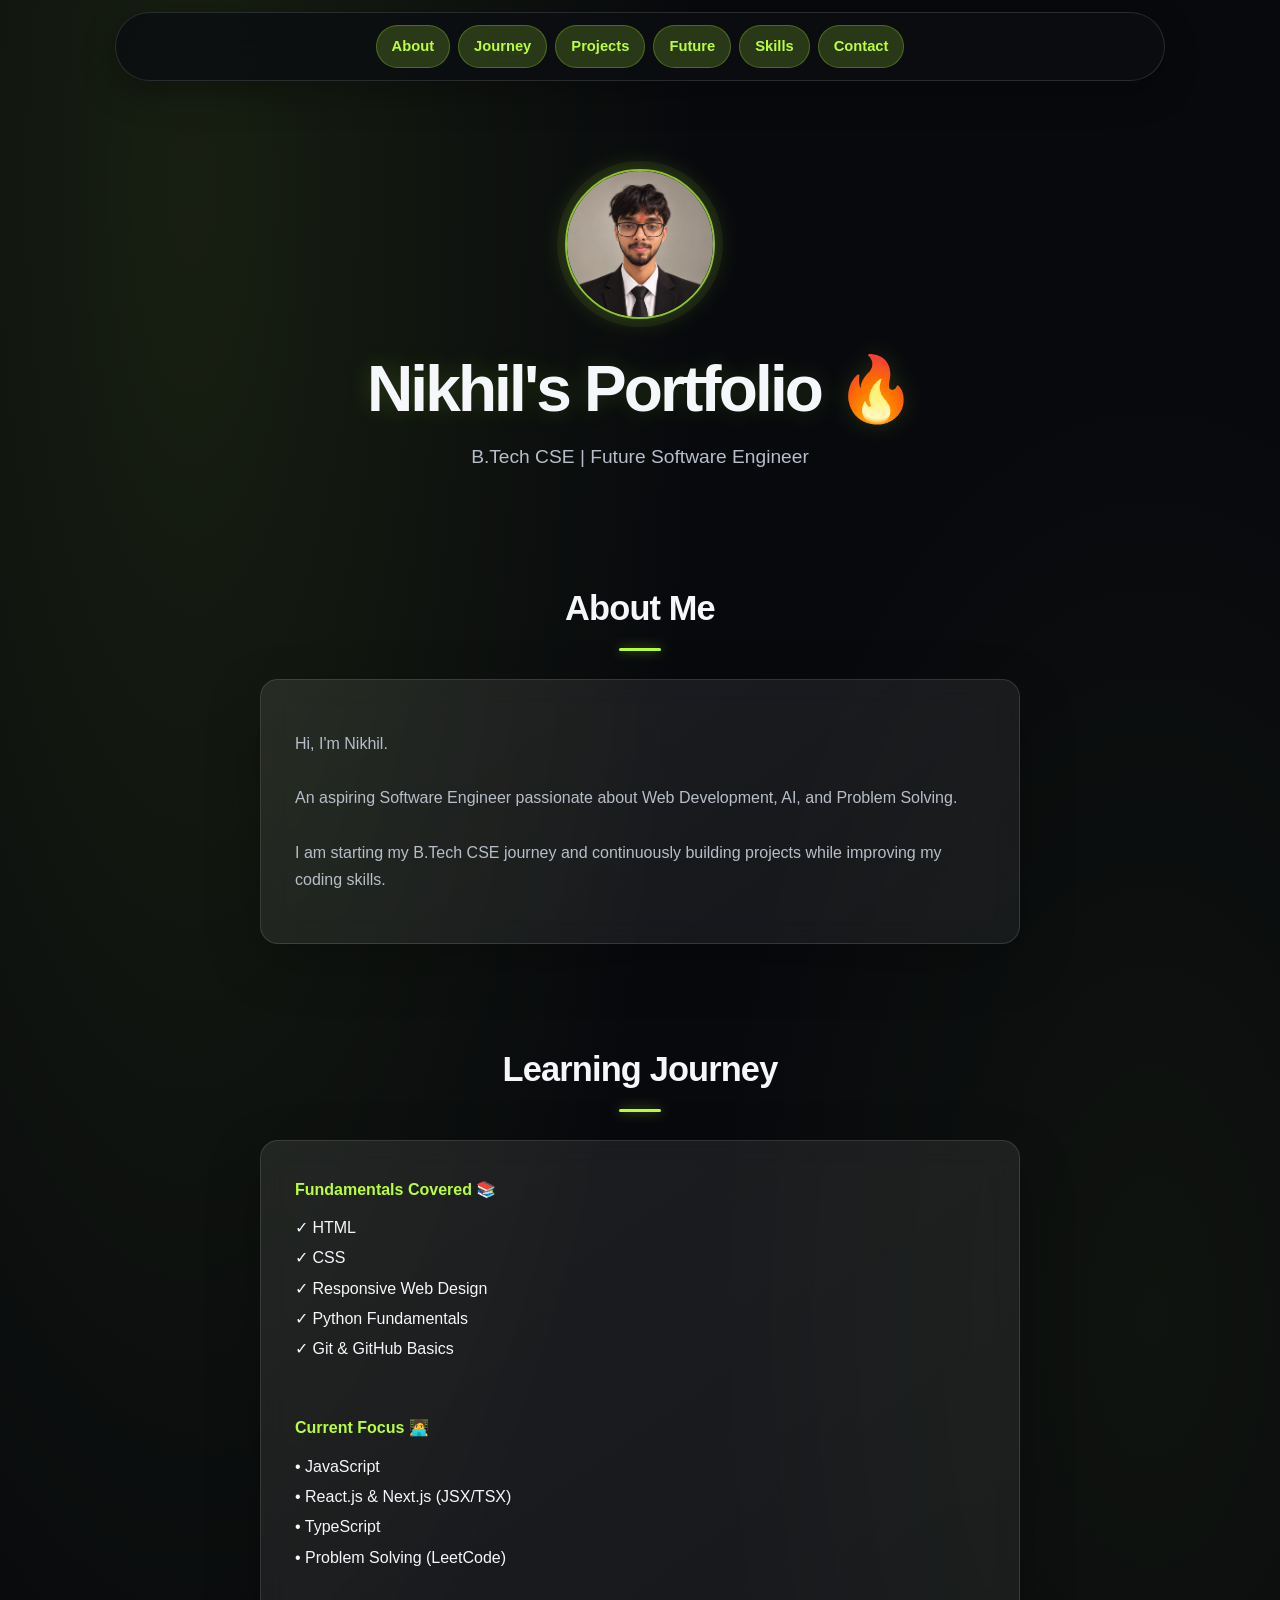
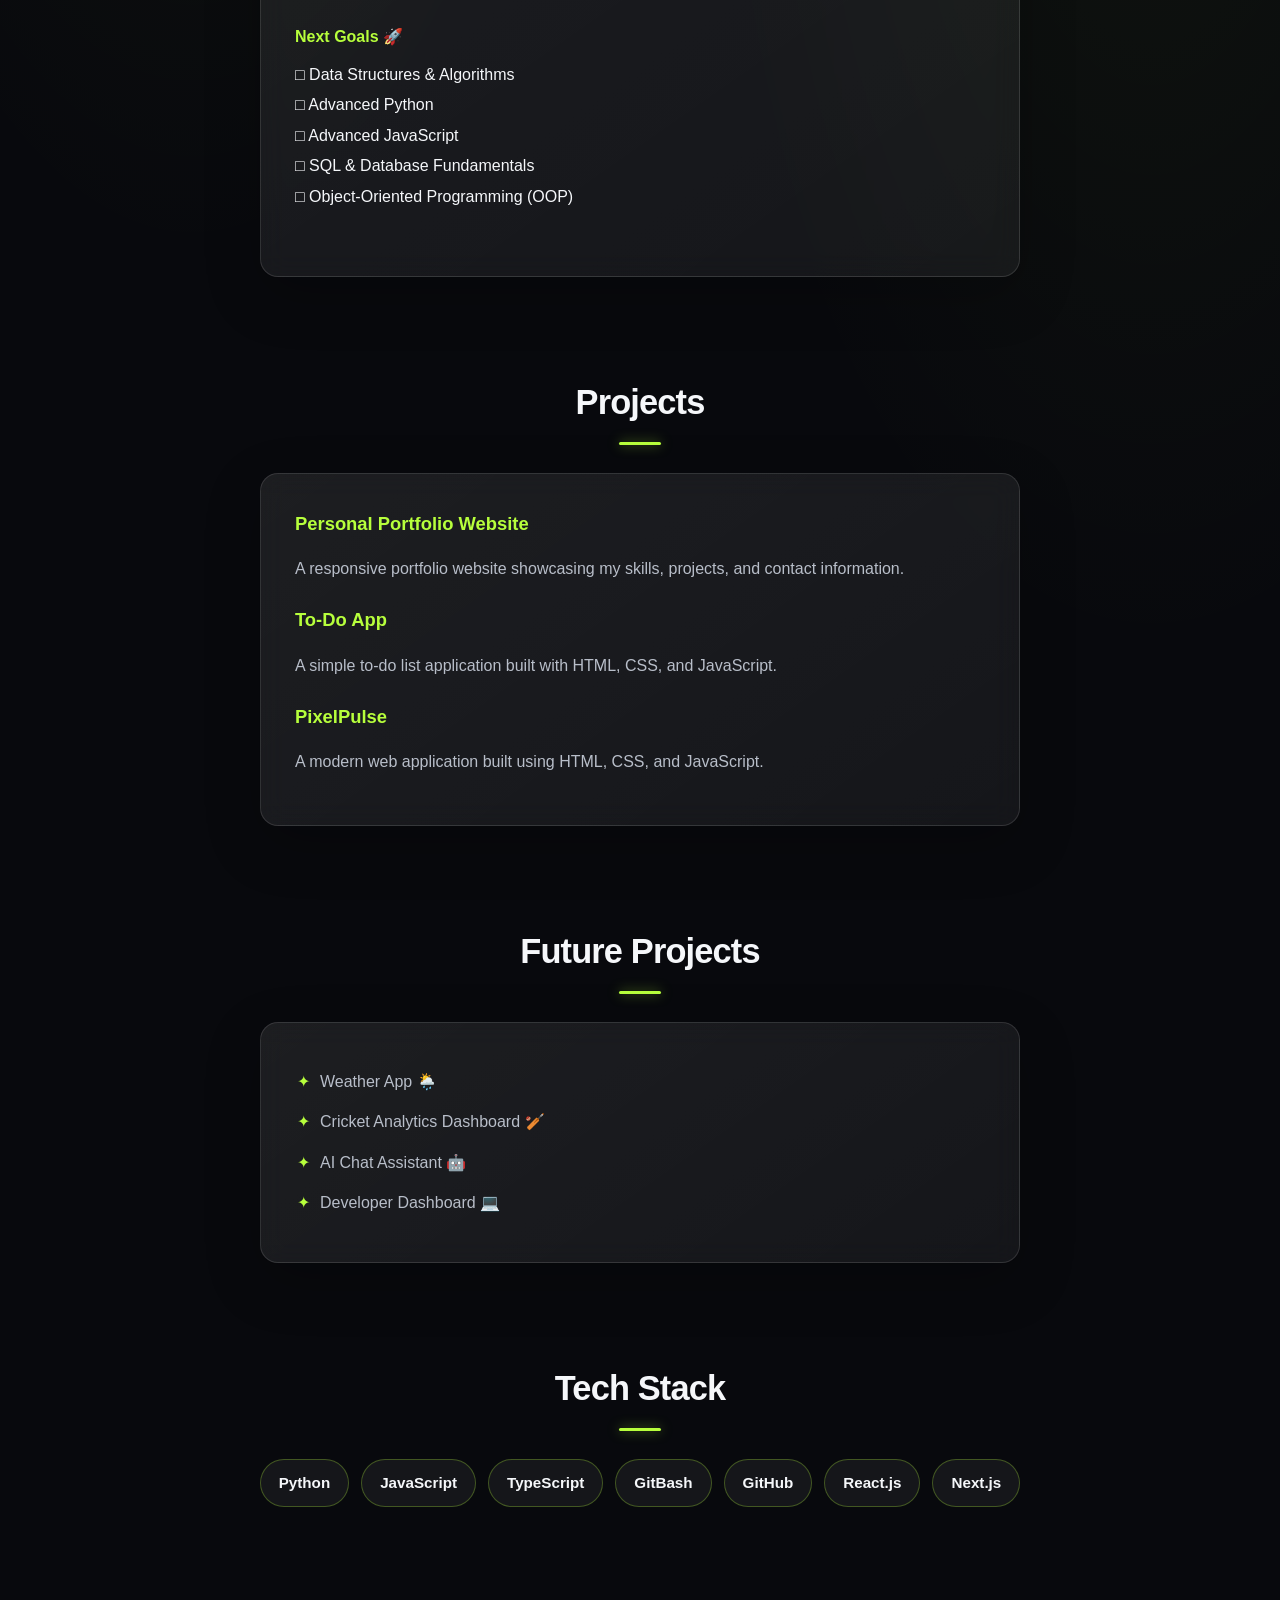
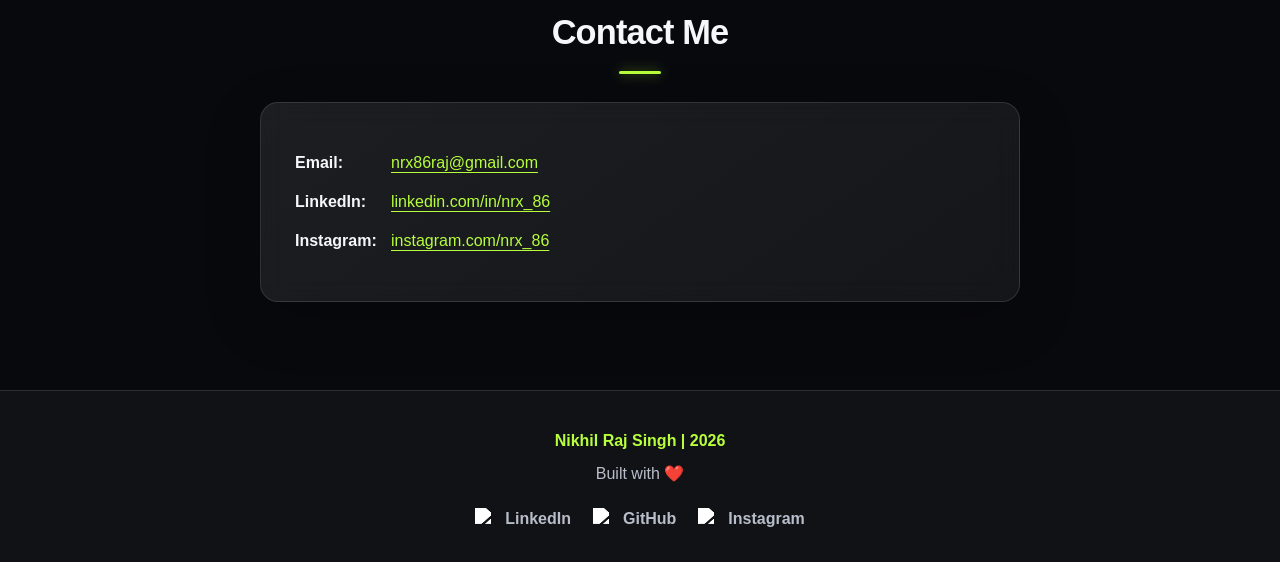
==== commit b6a33a13: "Refractor portfolio styles into external stylesheet" ====
--- a/portfolio.html
+++ b/portfolio.html
@@ -4,234 +4,7 @@
   <meta charset="UTF-8">
   <meta name="viewport" content="width=device-width, initial-scale=1.0">
   <title>Nikhil Raj|Developer Portfolio</title>
-  <style>
-    body {
-      margin: 0;
-      font-family: 'Poppins', sans-serif;
-      background: url('Image.png') no-repeat center center fixed;
-      background-size: cover;
-      color: #fff;
-      scroll-behavior: smooth;
-    }
-
-    body::before {
-      content: "";
-      position: fixed;
-      top: 0; left: 0;
-      width: 100%; height: 100%;
-      background: rgba(0,0,0,0.4);
-      z-index: -1;
-    }
-
-    /* Navbar */
-    nav {
-      display: flex;
-      justify-content: center;
-      gap: 30px;
-      padding: 20px;
-      background: rgba(255,255,255,0.1);
-      backdrop-filter: blur(8px);
-      border-radius: 15px;
-      position: sticky;
-      top: 0;
-      z-index: 10;
-    }
-
-    nav a {
-      color: #fff;
-      text-decoration: none;
-      font-weight: bold;
-      transition: 0.3s;
-      padding: 8px 15px;
-      border-radius: 20px;
-    }
-
-    nav a.active, nav a:hover {
-      background: linear-gradient(45deg, #ff4500, #ff0000);
-      color: #fff;
-      box-shadow: 0 0 10px #ff4500;
-    }
-
-    header {
-      text-align: center;
-      padding: 50px 20px;
-    }
-
-    header img {
-      width: 160px;
-      height: 160px;
-      border-radius: 50%;
-      border: 4px solid rgba(255,255,255,0.3);
-      box-shadow: 0 0 20px #ff4500;
-      margin-bottom: 20px;
-    }
-
-    header h1 {
-      font-size: 3rem;
-      text-shadow: 0 0 20px #ff4500, 0 0 40px #ff0000;
-      animation: glow 2s infinite alternate;
-    }
-
-    header p {
-      font-size: 1.2rem;
-      color: #ddd;
-    }
-
-    section {
-      padding: 60px 20px;
-      text-align: center;
-    }
-
-    section h2 {
-      font-size: 2rem;
-      margin-bottom: 30px;
-      text-shadow: 0 0 15px #ff0000;
-    }
-
-    .card {
-      background: rgba(255,255,255,0.1);
-      backdrop-filter: blur(12px);
-      border-radius: 15px;
-      padding: 25px;
-      margin: 20px auto;
-      max-width: 600px;
-      box-shadow: 0 0 15px #ff4500;
-      transition: 0.3s;
-    }
-
-    .card:hover {
-      transform: scale(1.02);
-      box-shadow: 0 0 25px #ff0000;
-    }
-
-    .skills {
-      display: flex;
-      justify-content: center;
-      flex-wrap: wrap;
-      gap: 35px;
-    }
-
-    .skill {
-      background: linear-gradient(45deg, #ff4500, #ff0000);
-      padding: 15px 30px;
-      border-radius: 30px;
-      font-weight: bold;
-      color: #fff;
-      box-shadow: 0 0 10px #ff4500;
-      font-size: 1.1rem;
-    }
-
-    .journey-list, .future-list {
-      text-align: left;
-      max-width: 600px;
-      margin: auto;
-      font-size: 1.1rem;
-      line-height: 1.8;
-    }
-
-    .journey-list span {
-      color: #ff4500;
-      font-weight: bold;
-    }
-
-    .future-list li {
-      margin: 10px 0;
-      list-style: none;
-      padding-left: 20px;
-      position: relative;
-    }
-
-    .future-list li::before {
-      content: "•";
-      position: absolute;
-      left: 0;
-      color: #ff4500;
-      font-size: 1.5rem;
-    }
-
-    form {
-      max-width: 500px;
-      margin: auto;
-      display: flex;
-      flex-direction: column;
-      gap: 15px;
-    }
-
-    input, textarea {
-      padding: 12px;
-      border: none;
-      border-radius: 10px;
-      outline: none;
-      font-size: 1rem;
-      background: rgba(255,255,255,0.15);
-      color: #fff;
-      backdrop-filter: blur(6px);
-    }
-
-    button {
-      padding: 12px;
-      background: linear-gradient(45deg, #ff4500, #ff0000);
-      border: none;
-      border-radius: 30px;
-      color: #fff;
-      font-weight: bold;
-      cursor: pointer;
-      transition: 0.3s;
-    }
-
-    button:hover {
-      transform: scale(1.1);
-      box-shadow: 0 0 20px #ff0000;
-    }
-
-    footer {
-      text-align: center;
-      padding: 25px;
-      background: rgba(255,255,255,0.1);
-      backdrop-filter: blur(8px);
-      margin-top: 50px;
-      border-radius: 15px;
-    }
-
-    footer p {
-      font-size: 1rem;
-      color: #ff4500;
-      margin-bottom: 10px;
-      font-weight: bold;
-      text-shadow: 0 0 10px #ff0000;
-    }
-
-    footer .socials {
-      display: flex;
-      justify-content: center;
-      gap: 35px;
-      margin-top: 15px;
-    }
-
-    footer a {
-      display: flex;
-      align-items: center;
-      gap: 8px;
-      color: #fff;
-      text-decoration: none;
-      font-weight: bold;
-      transition: 0.3s;
-    }
-
-    footer a img {
-      width: 24px;
-      height: 24px;
-    }
-
-    footer a:hover {
-      color: #ff4500;
-    }
-
-    @keyframes glow {
-      from { text-shadow: 0 0 20px #ff4500; }
-      to { text-shadow: 0 0 40px #ff0000; }
-    }
-  </style>
+  <link rel="stylesheet" href="style.css">
 </head>
 <body>
   <!-- Navigation -->
--- a/style.css
+++ b/style.css
@@ -0,0 +1,492 @@
+/* NR86 Developer Portfolio — Black, White & Neon */
+
+/* ===== CSS VARIABLES ===== */
+:root {
+    --bg: #08090d;
+    --surface: rgba(255, 255, 255, 0.055);
+    --surface-strong: rgba(255, 255, 255, 0.085);
+    --text: #f5f7fa;
+    --muted: #b8bec9;
+    --neon: #b7ff3c;
+    --neon-soft: rgba(183, 255, 60, 0.18);
+    --border: rgba(255, 255, 255, 0.12);
+    --radius: 18px;
+    --content-width: 1050px;
+}
+
+/* ===== GLOBAL ===== */
+* {
+    box-sizing: border-box;
+}
+
+html {
+    scroll-behavior: smooth;
+    scroll-padding-top: 90px;
+}
+
+body {
+    margin: 0;
+    min-height: 100vh;
+    font-family: "Poppins", "Segoe UI", sans-serif;
+    color: var(--text);
+    background:
+        radial-gradient(ellipse at 15% 5%, rgba(183, 255, 60, 0.09), transparent 32rem),
+        radial-gradient(ellipse at 90% 35%, rgba(183, 255, 60, 0.045), transparent 28rem),
+        var(--bg);
+    line-height: 1.7;
+    overflow-x: hidden;
+}
+
+a {
+    color: var(--neon);
+    text-underline-offset: 4px;
+}
+
+a:hover {
+    color: #d6ff91;
+}
+
+::selection {
+    color: #08090d;
+    background: var(--neon);
+}
+
+/* ===== NAVIGATION ===== */
+nav {
+    position: sticky;
+    top: 12px;
+    z-index: 100;
+    display: flex;
+    justify-content: center;
+    align-items: center;
+    flex-wrap: wrap;
+    gap: 8px;
+    width: min(calc(100% - 32px), var(--content-width));
+    margin: 12px auto 0;
+    padding: 12px;
+    background: rgba(12, 14, 18, 0.82);
+    border: 1px solid var(--border);
+    border-radius: 999px;
+    backdrop-filter: blur(16px);
+    -webkit-backdrop-filter: blur(16px);
+    box-shadow: 0 12px 35px rgba(0, 0, 0, 0.28);
+}
+
+nav ul {
+    display: flex;
+    justify-content: center;
+    align-items: center;
+    flex-wrap: wrap;
+    gap: 8px;
+    margin: 0;
+    padding: 0;
+    list-style: none;
+}
+
+nav a {
+    padding: 9px 16px;
+    border-radius: 999px;
+    color: var(--muted);
+    font-size: 0.92rem;
+    font-weight: 600;
+    text-decoration: none;
+    transition: color 180ms ease, background 180ms ease, box-shadow 180ms ease;
+}
+
+nav a:hover,
+nav a.active {
+    color: var(--neon);
+    background: var(--neon-soft);
+    box-shadow: inset 0 0 0 1px rgba(183, 255, 60, 0.25);
+}
+
+/* ===== PORTFOLIO HEADER ===== */
+header {
+    width: min(calc(100% - 40px), var(--content-width));
+    margin: 0 auto;
+    padding: 88px 20px 58px;
+    text-align: center;
+}
+
+header img {
+    width: 150px;
+    height: 150px;
+    margin-bottom: 18px;
+    object-fit: cover;
+    border: 2px solid rgba(183, 255, 60, 0.75);
+    border-radius: 50%;
+    box-shadow:
+        0 0 0 8px rgba(183, 255, 60, 0.06),
+        0 0 28px rgba(183, 255, 60, 0.2);
+}
+
+header h1 {
+    margin: 8px 0;
+    color: var(--text);
+    font-size: clamp(2.2rem, 6vw, 4rem);
+    line-height: 1.15;
+    letter-spacing: -0.045em;
+    text-shadow: 0 0 24px rgba(183, 255, 60, 0.16);
+}
+
+header p {
+    margin: 14px 0 0;
+    color: var(--muted);
+    font-size: clamp(1rem, 2.4vw, 1.2rem);
+}
+
+/* ===== SECTIONS ===== */
+section {
+    width: min(calc(100% - 40px), var(--content-width));
+    margin: 0 auto;
+    padding: 48px 0;
+    text-align: center;
+}
+
+section h2 {
+    display: inline-block;
+    margin: 0 0 28px;
+    color: var(--text);
+    font-size: clamp(1.65rem, 4vw, 2.15rem);
+    letter-spacing: -0.025em;
+}
+
+section h2::after {
+    display: block;
+    width: 42px;
+    height: 3px;
+    margin: 10px auto 0;
+    border-radius: 5px;
+    background: var(--neon);
+    box-shadow: 0 0 12px rgba(183, 255, 60, 0.5);
+    content: "";
+}
+
+/* ===== CARDS ===== */
+.card {
+    width: min(100%, 760px);
+    margin: 0 auto;
+    padding: clamp(22px, 4vw, 34px);
+    text-align: left;
+    background: linear-gradient(145deg, var(--surface-strong), var(--surface));
+    border: 1px solid var(--border);
+    border-radius: var(--radius);
+    box-shadow: 0 18px 55px rgba(0, 0, 0, 0.22);
+    backdrop-filter: blur(14px);
+    -webkit-backdrop-filter: blur(14px);
+    transition: border-color 200ms ease, transform 200ms ease, box-shadow 200ms ease;
+}
+
+.card:hover {
+    transform: translateY(-3px);
+    border-color: rgba(183, 255, 60, 0.32);
+    box-shadow:
+        0 20px 55px rgba(0, 0, 0, 0.3),
+        0 0 22px rgba(183, 255, 60, 0.055);
+}
+
+.card p {
+    color: var(--muted);
+}
+
+.card h3 {
+    margin: 22px 0 6px;
+    color: var(--neon);
+    font-size: 1.15rem;
+}
+
+.card h3:first-child {
+    margin-top: 0;
+}
+
+/* ===== LEARNING JOURNEY ===== */
+.journey-list,
+.future-list {
+    font-size: 1rem;
+    line-height: 1.9;
+}
+
+.journey-list p {
+    margin: 18px 0 8px;
+}
+
+.journey-list p:first-child {
+    margin-top: 0;
+}
+
+.journey-list span {
+    color: var(--neon);
+}
+
+/* ===== FUTURE PROJECTS ===== */
+.future-list {
+    margin: 0;
+    padding: 0;
+}
+
+.future-list li {
+    position: relative;
+    margin: 10px 0;
+    padding-left: 25px;
+    color: var(--muted);
+    list-style: none;
+}
+
+.future-list li::before {
+    position: absolute;
+    left: 2px;
+    color: var(--neon);
+    content: "✦";
+}
+
+/* ===== TECH STACK ===== */
+.skills {
+    display: flex;
+    justify-content: center;
+    flex-wrap: wrap;
+    gap: 12px;
+}
+
+.skill {
+    padding: 10px 18px;
+    color: var(--text);
+    font-size: 0.95rem;
+    font-weight: 600;
+    background: rgba(255, 255, 255, 0.055);
+    border: 1px solid rgba(183, 255, 60, 0.28);
+    border-radius: 999px;
+    transition: color 180ms ease, background 180ms ease, transform 180ms ease, box-shadow 180ms ease;
+}
+
+.skill:hover {
+    transform: translateY(-3px);
+    color: #08090d;
+    background: var(--neon);
+    box-shadow: 0 0 20px rgba(183, 255, 60, 0.22);
+}
+
+/* ===== CONTACT ===== */
+.contact-info p {
+    display: flex;
+    flex-wrap: wrap;
+    gap: 8px;
+    margin: 12px 0;
+    overflow-wrap: anywhere;
+}
+
+.contact-info strong {
+    min-width: 88px;
+    color: var(--text);
+}
+
+/* ===== FORMS ===== */
+form {
+    display: flex;
+    flex-direction: column;
+    gap: 14px;
+    width: min(100%, 560px);
+    margin: 0 auto;
+}
+
+input,
+textarea {
+    width: 100%;
+    padding: 13px 15px;
+    color: var(--text);
+    font: inherit;
+    background: rgba(255, 255, 255, 0.06);
+    border: 1px solid var(--border);
+    border-radius: 12px;
+    outline: none;
+}
+
+input::placeholder,
+textarea::placeholder {
+    color: #858c98;
+}
+
+input:focus,
+textarea:focus {
+    border-color: var(--neon);
+    box-shadow: 0 0 0 3px var(--neon-soft);
+}
+
+button {
+    padding: 12px 22px;
+    color: #08090d;
+    font: inherit;
+    font-weight: 700;
+    background: var(--neon);
+    border: 0;
+    border-radius: 999px;
+    cursor: pointer;
+    transition: transform 180ms ease, box-shadow 180ms ease;
+}
+
+button:hover {
+    transform: translateY(-2px);
+    box-shadow: 0 0 22px rgba(183, 255, 60, 0.25);
+}
+
+/* ===== FOOTER ===== */
+footer {
+    margin-top: 40px;
+    padding: 30px 20px;
+    text-align: center;
+    background: rgba(255, 255, 255, 0.035);
+    border-top: 1px solid var(--border);
+}
+
+footer p {
+    margin: 6px 0;
+    color: var(--muted);
+}
+
+footer p:first-child {
+    color: var(--neon);
+    font-weight: 700;
+}
+
+footer .socials {
+    display: flex;
+    justify-content: center;
+    flex-wrap: wrap;
+    gap: 22px;
+    margin-top: 18px;
+}
+
+footer a {
+    display: inline-flex;
+    align-items: center;
+    gap: 8px;
+    color: var(--muted);
+    font-weight: 600;
+    text-decoration: none;
+    transition: color 180ms ease;
+}
+
+footer a:hover {
+    color: var(--neon);
+}
+
+footer a img {
+    width: 22px;
+    height: 22px;
+    object-fit: contain;
+    filter: grayscale(1) brightness(1.8);
+}
+
+/* ===== HOME PAGE: index.html ===== */
+.hero {
+    display: flex;
+    min-height: 100vh;
+    flex-direction: column;
+    justify-content: center;
+    align-items: center;
+    padding: 110px 20px 70px;
+    text-align: center;
+}
+
+.hero h1 {
+    margin: 0;
+    color: var(--text);
+    font-size: clamp(2.8rem, 8vw, 5rem);
+    font-weight: 800;
+    letter-spacing: -0.045em;
+    text-transform: uppercase;
+    text-shadow: 0 0 22px rgba(183, 255, 60, 0.2);
+}
+
+.hero p {
+    margin: 18px 0 0;
+    color: var(--muted);
+    font-size: clamp(1rem, 2.5vw, 1.2rem);
+}
+
+.hero a {
+    display: inline-block;
+    margin-top: 28px;
+    padding: 13px 25px;
+    color: #08090d;
+    font-size: 1rem;
+    font-weight: 700;
+    text-decoration: none;
+    background: var(--neon);
+    border: 1px solid var(--neon);
+    border-radius: 999px;
+    box-shadow: 0 0 18px rgba(183, 255, 60, 0.14);
+    transition: transform 180ms ease, box-shadow 180ms ease, background 180ms ease;
+}
+
+.hero a:hover {
+    transform: translateY(-3px);
+    color: #08090d;
+    background: #d6ff91;
+    box-shadow: 0 0 26px rgba(183, 255, 60, 0.3);
+}
+
+/* ===== ACCESSIBILITY ===== */
+a:focus-visible,
+button:focus-visible {
+    outline: 2px solid var(--neon);
+    outline-offset: 4px;
+}
+
+/* ===== RESPONSIVE ===== */
+@media (max-width: 640px) {
+    nav {
+        top: 8px;
+        gap: 3px;
+        width: calc(100% - 20px);
+        padding: 8px;
+        border-radius: 18px;
+    }
+
+    nav a {
+        padding: 8px 10px;
+        font-size: 0.82rem;
+    }
+
+    header {
+        padding: 64px 12px 38px;
+    }
+
+    header img {
+        width: 125px;
+        height: 125px;
+    }
+
+    section {
+        width: calc(100% - 28px);
+        padding: 34px 0;
+    }
+
+    .card {
+        padding: 21px 18px;
+    }
+
+    .contact-info p {
+        display: block;
+    }
+
+    .contact-info strong {
+        display: block;
+    }
+
+    footer .socials {
+        gap: 16px;
+    }
+}
+
+/* ===== REDUCED MOTION ===== */
+@media (prefers-reduced-motion: reduce) {
+
+    *,
+    *::before,
+    *::after {
+        scroll-behavior: auto !important;
+        animation-duration: 0.01ms !important;
+        animation-iteration-count: 1 !important;
+        transition-duration: 0.01ms !important;
+    }
+}
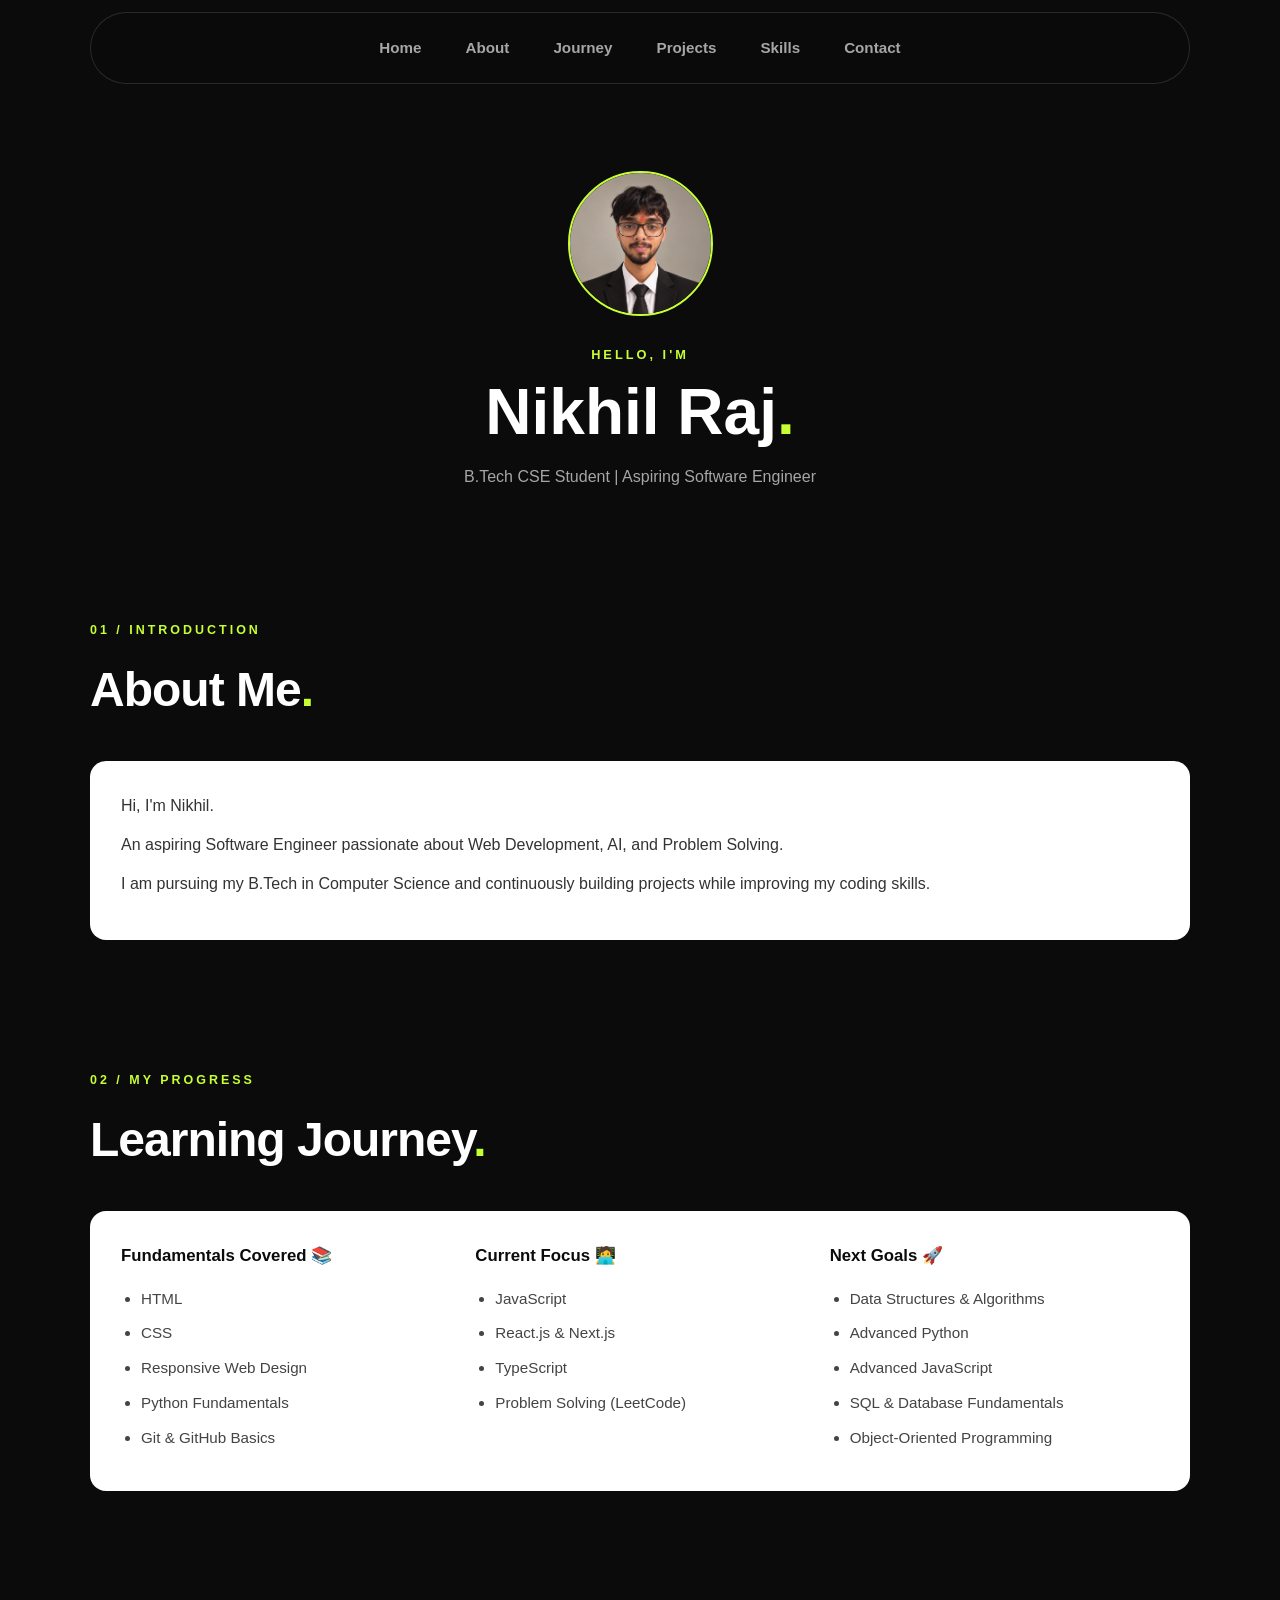
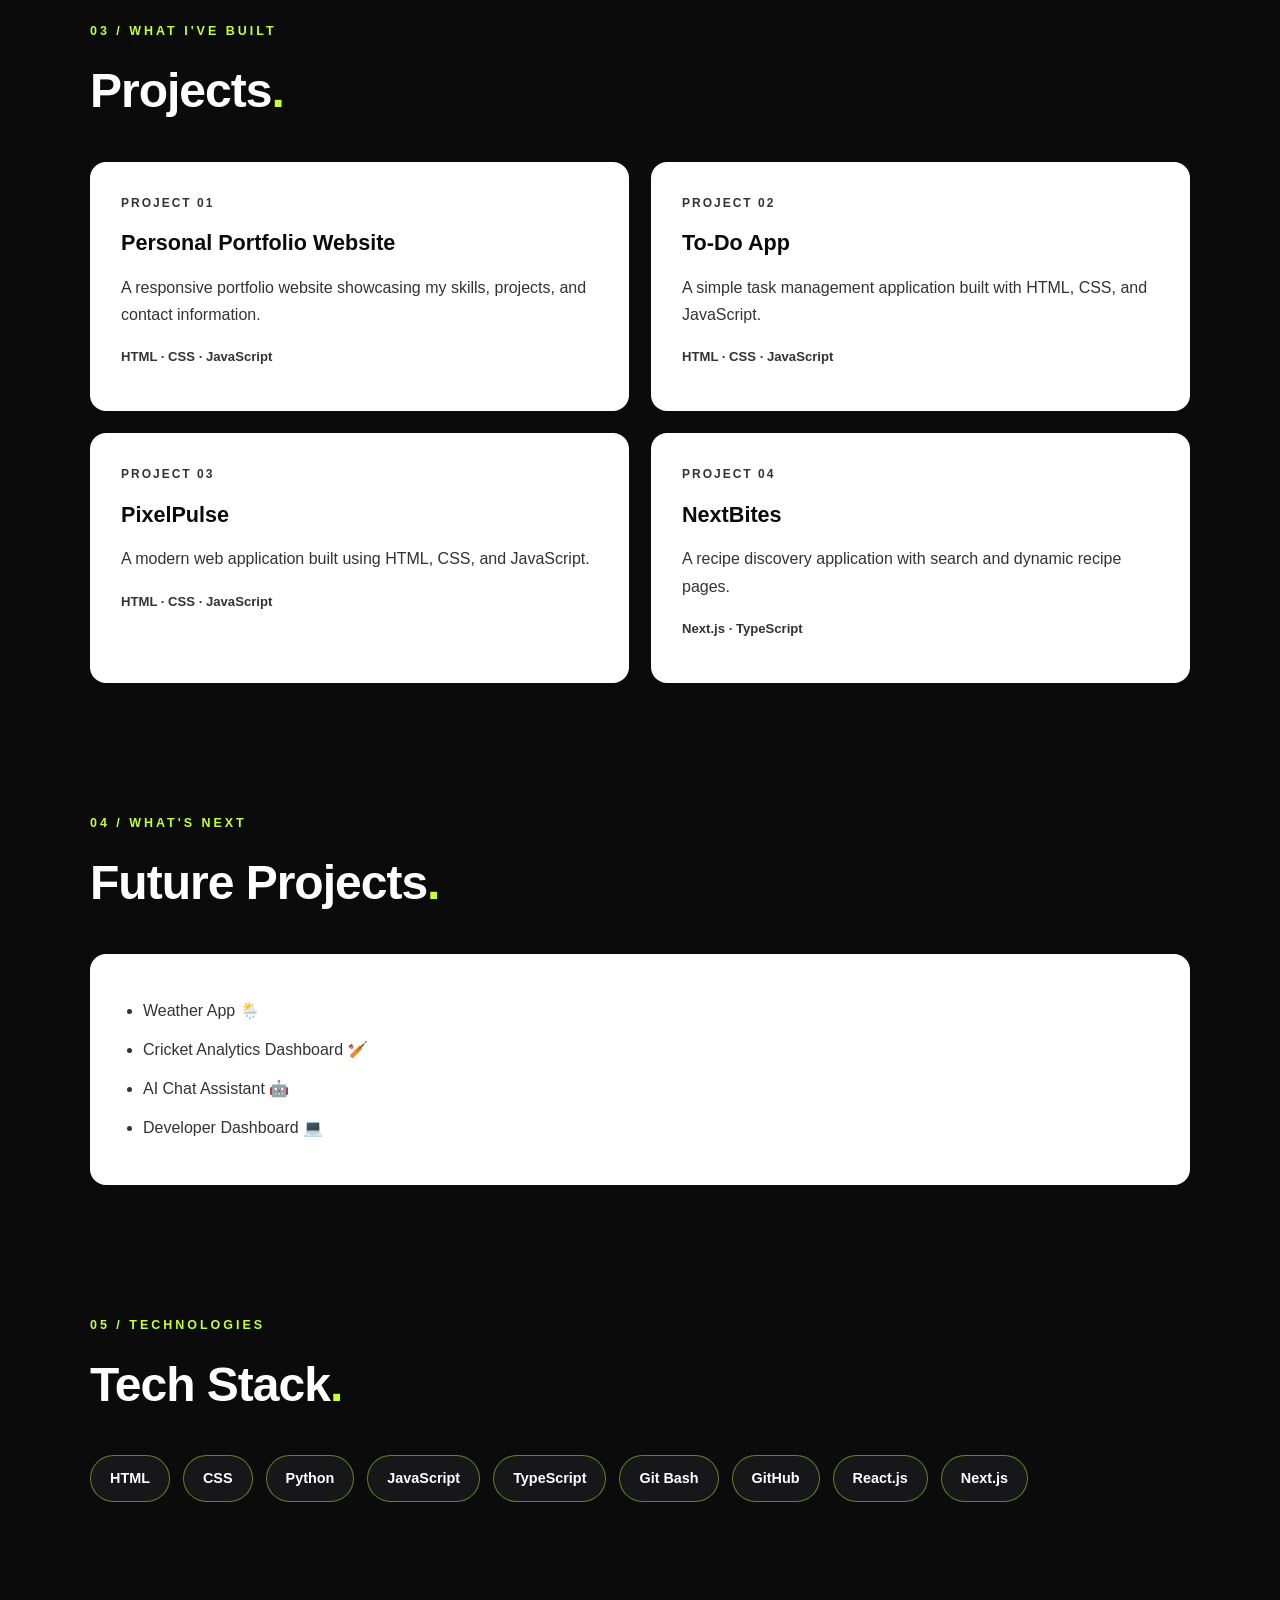
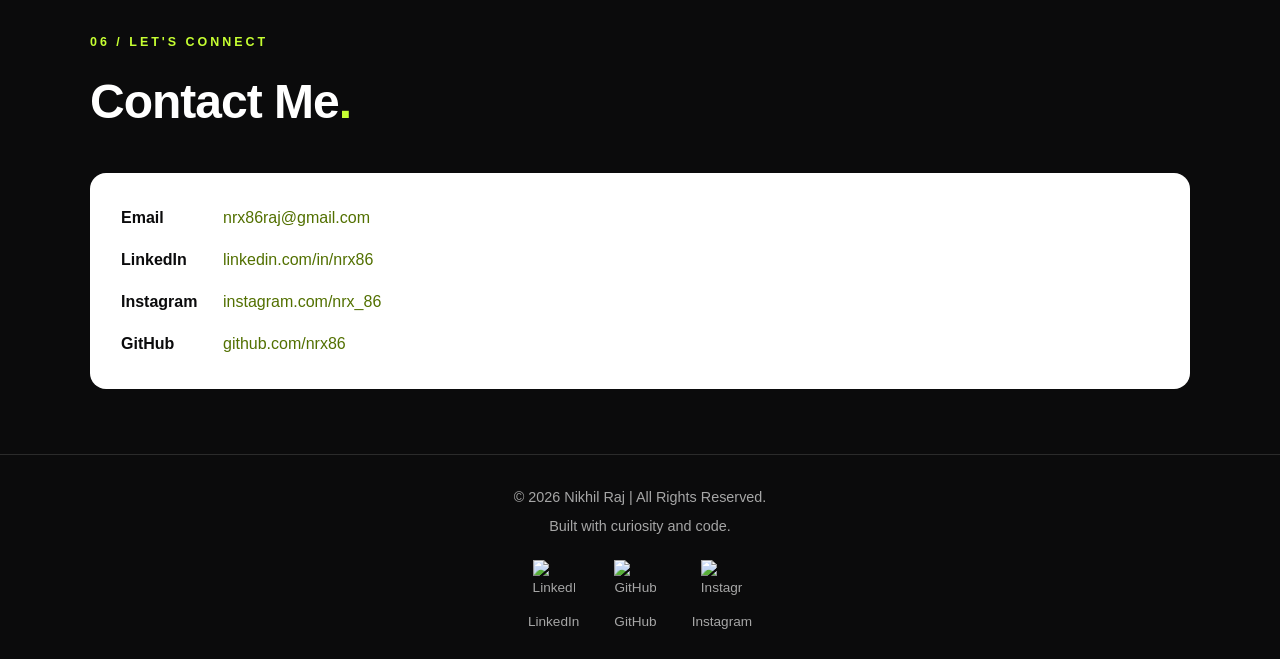
==== commit 3dc7b65e: "Re-Shaping Of the Portfolio" ====
--- a/portfolio.html
+++ b/portfolio.html
@@ -1,178 +1,282 @@
 <!DOCTYPE html>
 <html lang="en">
+
 <head>
   <meta charset="UTF-8">
   <meta name="viewport" content="width=device-width, initial-scale=1.0">
-  <title>Nikhil Raj|Developer Portfolio</title>
+  <meta name="description" content="Nikhil Raj's developer portfolio">
+
+  <title>Nikhil Raj | Developer Portfolio</title>
+
   <link rel="stylesheet" href="style.css">
 </head>
-<body>
+
+<body class="portfolio-page">
+
   <!-- Navigation -->
-  <nav>
-    <a href="#about" class="active">About</a>
-    <a href="#journey">Journey</a>
-    <a href="#projects">Projects</a>
-    <a href="#future">Future</a>
-    <a href="#skills">Skills</a>
-    <a href="#contact">Contact</a>
+  <nav class="main-nav">
+    <ul>
+      <li><a href="index.html">Home</a></li>
+      <li><a href="#about" class="active">About</a></li>
+      <li><a href="#journey">Journey</a></li>
+      <li><a href="#projects">Projects</a></li>
+      <li><a href="#skills">Skills</a></li>
+      <li><a href="#contact">Contact</a></li>
+    </ul>
   </nav>
 
-  <!-- Header with Profile Photo -->
-  <header>
-    <img src="PFP.jpeg" alt="Head and shoulders portrait of Nikhil, a young man with a warm, confident expression, wearing a casual outfit, set against a simple neutral background, with a friendly, professional tone and the text Nikhil's Portfolio in the page header">
-    <h1>Nikhil's Portfolio 🔥</h1>
-    <p>B.Tech CSE | Future Software Engineer</p>
+  <!-- Profile Header -->
+  <header class="profile-header">
+    <img src="PFP.jpeg" alt="Nikhil Raj">
+    <p class="eyebrow">HELLO, I'M</p>
+    <h1>Nikhil Raj<span>.</span></h1>
+    <p class="profile-subtitle">
+      B.Tech CSE Student | Aspiring Software Engineer
+    </p>
   </header>
 
-  <!-- About Me -->
-  <section id="about">
-    <h2>About Me</h2>
-    <div class="card">
-      <p>
-        Hi, I'm Nikhil.<br><br>
-         An aspiring Software Engineer passionate about Web Development, AI, and Problem Solving.<br><br>
-         I am starting my B.Tech CSE journey and continuously building projects while improving my coding skills.
-      </p>
-    </div>
-  </section>
-
-  <!-- Learning Journey -->
-  <section id="journey">
-    <h2>Learning Journey</h2>
-    <div class="card journey-list">
-      <p><span><b>Fundamentals Covered 📚</b></span></p>
-      ✓ HTML<br>
-      ✓ CSS<br>
-      ✓ Responsive Web Design<br>
-      ✓ Python Fundamentals<br>
-      ✓ Git & GitHub Basics<br>
-<br>
-      <p><span><b>Current Focus 🧑‍💻</b></span></p>
-      • JavaScript<br>
-      • React.js & Next.js (JSX/TSX)<br>
-      • TypeScript<br>
-      • Problem Solving (LeetCode)<br>
-<br>
-      <p><span><b>Next Goals 🚀</b></span></p>
-      □ Data Structures & Algorithms<br>
-      □ Advanced Python<br>
-      □ Advanced JavaScript<br>
-      □ SQL & Database Fundamentals<br>
-      □ Object-Oriented Programming (OOP)<br>
-<br>
-    </div>
-  </section>
-
-  <!-- Projects -->
-  <section id="projects">
-    <h2>Projects</h2>
-    <div class="card">
-      <h3>Personal Portfolio Website</h3>
-      <p>A responsive portfolio website showcasing my skills, projects, and contact information.</p>
-      
-      <h3>To-Do App </h3>
-      <p>A simple to-do list application built with HTML, CSS, and JavaScript.</p>
-      
-      <h3>PixelPulse</h3>
-      <p>A modern web application built using HTML, CSS, and JavaScript.</p>
-        
-    </div>
-
-  </section>
+  <main>
+
+    <!-- About -->
+    <section id="about" class="content-section">
+      <p class="section-label">01 / INTRODUCTION</p>
+      <h2>About Me<span>.</span></h2>
+
+      <div class="card">
+        <p>
+          Hi, I'm Nikhil.
+        </p>
+        <p>
+          An aspiring Software Engineer passionate about
+          Web Development, AI, and Problem Solving.
+        </p>
+        <p>
+          I am pursuing my B.Tech in Computer Science
+          and continuously building projects while
+          improving my coding skills.
+        </p>
+      </div>
+    </section>
+
+    <!-- Learning Journey -->
+    <section id="journey" class="content-section">
+      <p class="section-label">02 / MY PROGRESS</p>
+      <h2>Learning Journey<span>.</span></h2>
+
+      <div class="card journey-card">
+
+        <div class="journey-group">
+          <h3>Fundamentals Covered 📚</h3>
+          <ul>
+            <li>HTML</li>
+            <li>CSS</li>
+            <li>Responsive Web Design</li>
+            <li>Python Fundamentals</li>
+            <li>Git & GitHub Basics</li>
+          </ul>
+        </div>
+
+        <div class="journey-group">
+          <h3>Current Focus 🧑‍💻</h3>
+          <ul>
+            <li>JavaScript</li>
+            <li>React.js & Next.js</li>
+            <li>TypeScript</li>
+            <li>Problem Solving (LeetCode)</li>
+          </ul>
+        </div>
+
+        <div class="journey-group">
+          <h3>Next Goals 🚀</h3>
+          <ul>
+            <li>Data Structures & Algorithms</li>
+            <li>Advanced Python</li>
+            <li>Advanced JavaScript</li>
+            <li>SQL & Database Fundamentals</li>
+            <li>Object-Oriented Programming</li>
+          </ul>
+        </div>
+
+      </div>
+    </section>
+
+    <!-- Projects -->
+    <section id="projects" class="content-section">
+      <p class="section-label">03 / WHAT I'VE BUILT</p>
+      <h2>Projects<span>.</span></h2>
+
+      <div class="project-grid">
+
+        <article class="card project-card">
+          <p class="project-number">PROJECT 01</p>
+          <h3>Personal Portfolio Website</h3>
+          <p>
+            A responsive portfolio website showcasing
+            my skills, projects, and contact information.
+          </p>
+          <p class="tech-label">HTML · CSS · JavaScript</p>
+        </article>
+
+        <article class="card project-card">
+          <p class="project-number">PROJECT 02</p>
+          <h3>To-Do App</h3>
+          <p>
+            A simple task management application built
+            with HTML, CSS, and JavaScript.
+          </p>
+          <p class="tech-label">HTML · CSS · JavaScript</p>
+        </article>
+
+        <article class="card project-card">
+          <p class="project-number">PROJECT 03</p>
+          <h3>PixelPulse</h3>
+          <p>
+            A modern web application built using
+            HTML, CSS, and JavaScript.
+          </p>
+          <p class="tech-label">HTML · CSS · JavaScript</p>
+        </article>
+
+        <article class="card project-card">
+          <p class="project-number">PROJECT 04</p>
+          <h3>NextBites</h3>
+          <p>
+            A recipe discovery application with
+            search and dynamic recipe pages.
+          </p>
+          <p class="tech-label">Next.js · TypeScript</p>
+        </article>
+
+      </div>
+    </section>
 
     <!-- Future Projects -->
-  <section id="future">
-    <h2>Future Projects</h2>
-    <div class="card">
-      <ul class="future-list">
-        <li>Weather App 🌦️</li>
-        <li>Cricket Analytics Dashboard 🏏</li>
-        <li>AI Chat Assistant 🤖</li>
-        <li>Developer Dashboard 💻</li>
-      </ul>
-    </div>
-  </section>
-
-  <!-- Skills -->
-  <section id="skills">
-    <h2>Tech Stack</h2>
-    <div class="skills">
-      <div class="skill">Python</div>
-      <div class="skill">JavaScript</div>
-      <div class="skill">TypeScript</div>
-      <div class="skill">GitBash</div>
-      <div class="skill">GitHub</div>
-      <div class="skill">React.js</div>
-      <div class="skill">Next.js</div>
-    </div>
-  </section>
-
-   <!-- Contact -->
-  <section id="contact">
-    <h2>Contact Me</h2>
-    <div class="card">
-      <div class="contact-info">
-        <p>
-           <strong>Email:</strong> 
-          <a href="mailto:nrx86raj@gmail.com">nrx86raj@gmail.com</a>
-        </p>
-        <p>
-          <strong>LinkedIn:</strong> 
-          <a href="https://www.linkedin.com/in/nrx86" target="_blank">
-            linkedin.com/in/nrx_86
-          </a>
-        </p>
-        <p>
-          <strong>Instagram:</strong> 
-          <a href="https://www.instagram.com/nrx_86?stkn=cHFjYXVhaDZtZXJ1" target="_blank">
+    <section id="future" class="content-section">
+      <p class="section-label">04 / WHAT'S NEXT</p>
+      <h2>Future Projects<span>.</span></h2>
+
+      <div class="card">
+        <ul class="future-list">
+          <li>Weather App 🌦️</li>
+          <li>Cricket Analytics Dashboard 🏏</li>
+          <li>AI Chat Assistant 🤖</li>
+          <li>Developer Dashboard 💻</li>
+        </ul>
+      </div>
+    </section>
+
+    <!-- Skills -->
+    <section id="skills" class="content-section">
+      <p class="section-label">05 / TECHNOLOGIES</p>
+      <h2>Tech Stack<span>.</span></h2>
+
+      <div class="skills">
+        <span class="skill">HTML</span>
+        <span class="skill">CSS</span>
+        <span class="skill">Python</span>
+        <span class="skill">JavaScript</span>
+        <span class="skill">TypeScript</span>
+        <span class="skill">Git Bash</span>
+        <span class="skill">GitHub</span>
+        <span class="skill">React.js</span>
+        <span class="skill">Next.js</span>
+      </div>
+    </section>
+
+    <!-- Contact -->
+    <section id="contact" class="content-section">
+      <p class="section-label">06 / LET'S CONNECT</p>
+      <h2>Contact Me<span>.</span></h2>
+
+      <div class="card contact-card">
+
+        <p>
+          <strong>Email</strong>
+          <a href="mailto:nrx86raj@gmail.com">
+            nrx86raj@gmail.com
+          </a>
+        </p>
+
+        <p>
+          <strong>LinkedIn</strong>
+          <a href="https://www.linkedin.com/in/nrx86" target="_blank" rel="noopener noreferrer">
+            linkedin.com/in/nrx86
+          </a>
+        </p>
+
+        <p>
+          <strong>Instagram</strong>
+          <a href="https://www.instagram.com/nrx_86" target="_blank" rel="noopener noreferrer">
             instagram.com/nrx_86
           </a>
         </p>
-      </div>
-    </div>
-  </section>
+
+        <p>
+          <strong>GitHub</strong>
+          <a href="https://github.com/nrx86" target="_blank" rel="noopener noreferrer">
+            github.com/nrx86
+          </a>
+        </p>
+
+      </div>
+    </section>
+
+  </main>
 
   <!-- Footer -->
-  <footer>
-    <p>Nikhil Raj Singh | 2026</p>
-    <p> Built with ❤️ </p>
+  <footer class="portfolio-footer">
+    <p>© 2026 Nikhil Raj | All Rights Reserved.</p>
+    <p>Built with curiosity and code.</p>
+
     <div class="socials">
-      <a href="https://linkedin.com">
+
+      <a href="https://www.linkedin.com/in/nrx86" target="_blank" rel="noopener noreferrer">
         <img src="https://cdn-icons-png.flaticon.com/512/174/174857.png" alt="LinkedIn">
         LinkedIn
       </a>
-      <a href="https://github.com">
+
+      <a href="https://github.com/nrx86" target="_blank" rel="noopener noreferrer">
         <img src="https://cdn-icons-png.flaticon.com/512/733/733553.png" alt="GitHub">
         GitHub
       </a>
-      <a href="https://instagram.com">
+
+      <a href="https://www.instagram.com/nrx_86" target="_blank" rel="noopener noreferrer">
         <img src="https://cdn-icons-png.flaticon.com/512/2111/2111463.png" alt="Instagram">
         Instagram
       </a>
+
     </div>
   </footer>
 
-  <!-- Active Nav Highlight Script -->
+  <!-- Active Navigation Script -->
   <script>
-    const sections = document.querySelectorAll("section");
-    const navLinks = document.querySelectorAll("nav a");
-
-    window.addEventListener("scroll", () => {
+    const sections = document.querySelectorAll("main section");
+    const navLinks = document.querySelectorAll(".main-nav a");
+
+    function updateActiveLink() {
       let current = "";
+
       sections.forEach(section => {
-        const sectionTop = section.offsetTop - 70;
-        if (pageYOffset >= sectionTop) {
-          current = section.getAttribute("id");
+        const sectionTop = section.offsetTop - 140;
+
+        if (window.scrollY >= sectionTop) {
+          current = section.id;
         }
       });
 
       navLinks.forEach(link => {
         link.classList.remove("active");
-        if (link.getAttribute("href").includes(current)) {
+
+        if (link.getAttribute("href") === `#${current}`) {
           link.classList.add("active");
         }
       });
-    });
+    }
+
+    window.addEventListener("scroll", updateActiveLink);
+    updateActiveLink();
   </script>
+
 </body>
-</html>
+
+</html>
--- a/style.css
+++ b/style.css
@@ -1,492 +1,609 @@
-/* NR86 Developer Portfolio — Black, White & Neon */
-
-/* ===== CSS VARIABLES ===== */
+/* ==========================================
+   NIKHIL RAJ — DEVELOPER PORTFOLIO
+   DESIGN SYSTEM: 60 / 30 / 10
+   BLACK / WHITE / LIME GREEN
+========================================== */
+
+/* ==========================================
+   1. DESIGN VARIABLES
+========================================== */
+
 :root {
-    --bg: #08090d;
-    --surface: rgba(255, 255, 255, 0.055);
-    --surface-strong: rgba(255, 255, 255, 0.085);
-    --text: #f5f7fa;
-    --muted: #b8bec9;
-    --neon: #b7ff3c;
-    --neon-soft: rgba(183, 255, 60, 0.18);
-    --border: rgba(255, 255, 255, 0.12);
-    --radius: 18px;
-    --content-width: 1050px;
-}
-
-/* ===== GLOBAL ===== */
+    --black: #0B0B0C;
+    --white: #FFFFFF;
+    --lime: #C6FF32;
+
+    --grey: #A6A6A6;
+    --dark-grey: #171719;
+    --border: rgba(255, 255, 255, 0.13);
+
+    --font: "Segoe UI", Arial, sans-serif;
+
+    --container: 1100px;
+    --radius: 16px;
+}
+
+/* ==========================================
+   2. GLOBAL RESET
+========================================== */
+
 * {
+    margin: 0;
+    padding: 0;
     box-sizing: border-box;
 }
 
 html {
     scroll-behavior: smooth;
-    scroll-padding-top: 90px;
+    scroll-padding-top: 100px;
 }
 
 body {
-    margin: 0;
     min-height: 100vh;
-    font-family: "Poppins", "Segoe UI", sans-serif;
-    color: var(--text);
-    background:
-        radial-gradient(ellipse at 15% 5%, rgba(183, 255, 60, 0.09), transparent 32rem),
-        radial-gradient(ellipse at 90% 35%, rgba(183, 255, 60, 0.045), transparent 28rem),
-        var(--bg);
+    font-family: var(--font);
+    background: var(--black);
+    color: var(--white);
     line-height: 1.7;
-    overflow-x: hidden;
 }
 
 a {
-    color: var(--neon);
-    text-underline-offset: 4px;
-}
-
-a:hover {
-    color: #d6ff91;
+    text-decoration: none;
+}
+
+img {
+    max-width: 100%;
 }
 
 ::selection {
-    color: #08090d;
-    background: var(--neon);
-}
-
-/* ===== NAVIGATION ===== */
-nav {
+    background: var(--lime);
+    color: var(--black);
+}
+
+/* ==========================================
+   3. COMMON NAVIGATION
+========================================== */
+
+.main-nav {
     position: sticky;
     top: 12px;
-    z-index: 100;
+    z-index: 1000;
+
+    width: min(94%, var(--container));
+    min-height: 70px;
+
+    margin: 12px auto;
+    padding: 12px 25px;
+
+    display: flex;
+    align-items: center;
+    justify-content: center;
+
+    background: rgba(11, 11, 12, 0.92);
+    border: 1px solid var(--border);
+    border-radius: 50px;
+
+    backdrop-filter: blur(15px);
+    -webkit-backdrop-filter: blur(15px);
+}
+
+.main-nav ul {
     display: flex;
     justify-content: center;
     align-items: center;
     flex-wrap: wrap;
-    gap: 8px;
-    width: min(calc(100% - 32px), var(--content-width));
-    margin: 12px auto 0;
-    padding: 12px;
-    background: rgba(12, 14, 18, 0.82);
+    gap: 10px;
+
+    list-style: none;
+}
+
+.main-nav a {
+    display: inline-block;
+    padding: 10px 17px;
+
+    color: var(--grey);
+    font-size: 0.95rem;
+    font-weight: 600;
+
+    border-radius: 30px;
+    transition: 0.25s ease;
+}
+
+.main-nav a:hover,
+.main-nav a.active {
+    color: var(--lime);
+    background: rgba(198, 255, 50, 0.10);
+}
+
+/* ==========================================
+   4. COMMON FOOTER
+========================================== */
+
+.home-footer,
+.portfolio-footer {
+    padding: 25px 20px;
+    text-align: center;
+
+    background: var(--black);
+    border-top: 1px solid var(--border);
+}
+
+.home-footer p,
+.portfolio-footer p {
+    color: var(--grey);
+    font-size: 0.9rem;
+    margin: 5px 0;
+}
+
+/* ==========================================
+   5. HOME PAGE
+   index.html
+========================================== */
+
+.home-page {
+    background: var(--black);
+    color: var(--white);
+}
+
+.home-page .hero {
+    min-height: calc(100vh - 120px);
+
+    display: flex;
+    flex-direction: column;
+    justify-content: center;
+    align-items: center;
+
+    padding: 70px 20px;
+    text-align: center;
+
+    background:
+        linear-gradient(rgba(11, 11, 12, 0.25),
+            rgba(11, 11, 12, 0.35)),
+        url("Neon\ Corner\ Waves\ on\ Dark\ Background.png") center / cover no-repeat;
+
+    border-radius: 24px;
+}
+.hero-label {
+    margin-bottom: 18px;
+
+    color: var(--lime);
+    font-size: 0.85rem;
+    font-weight: 700;
+    letter-spacing: 4px;
+}
+
+.home-page .hero h1 {
+    color: var(--white);
+
+    font-size: clamp(3rem, 9vw, 6.5rem);
+    font-weight: 800;
+    line-height: 1.1;
+    letter-spacing: -3px;
+}
+
+.home-page .hero h1 span {
+    color: var(--lime);
+}
+
+.home-page .hero h2 {
+    margin-top: 22px;
+
+    color: var(--white);
+    font-size: clamp(1.2rem, 3vw, 1.8rem);
+    font-weight: 500;
+}
+
+.hero-description {
+    margin-top: 12px;
+    color: var(--grey);
+    font-size: 1rem;
+}
+
+/* Home Buttons */
+
+.hero-actions {
+    display: flex;
+    justify-content: center;
+    flex-wrap: wrap;
+    gap: 15px;
+
+    margin-top: 35px;
+}
+
+.primary-btn,
+.secondary-btn {
+    display: inline-block;
+    padding: 13px 25px;
+
+    font-weight: 700;
+    border-radius: 40px;
+    transition: 0.25s ease;
+}
+
+.primary-btn {
+    color: var(--black);
+    background: var(--lime);
+    border: 1px solid var(--lime);
+}
+
+.primary-btn:hover {
+    transform: translateY(-3px);
+    box-shadow: 0 8px 25px rgba(198, 255, 50, 0.18);
+}
+
+.secondary-btn {
+    color: var(--white);
     border: 1px solid var(--border);
-    border-radius: 999px;
-    backdrop-filter: blur(16px);
-    -webkit-backdrop-filter: blur(16px);
-    box-shadow: 0 12px 35px rgba(0, 0, 0, 0.28);
-}
-
-nav ul {
+}
+
+.secondary-btn:hover {
+    color: var(--lime);
+    border-color: var(--lime);
+}
+
+/* ==========================================
+   6. PORTFOLIO PAGE
+   portfolio.html
+========================================== */
+
+.portfolio-page {
+    background: var(--black);
+    color: var(--white);
+}
+
+/* Profile Header */
+
+.profile-header {
+    width: min(92%, var(--container));
+    margin: 0 auto;
+
+    padding: 75px 20px 65px;
+    text-align: center;
+}
+
+.profile-header img {
+    width: 145px;
+    height: 145px;
+
+    object-fit: cover;
+
+    border: 2px solid var(--lime);
+    border-radius: 50%;
+}
+
+.eyebrow {
+    margin-top: 20px;
+
+    color: var(--lime);
+    font-size: 0.8rem;
+    font-weight: 700;
+    letter-spacing: 3px;
+}
+
+.profile-header h1 {
+    margin-top: 8px;
+
+    color: var(--white);
+    font-size: clamp(2.5rem, 6vw, 4rem);
+    line-height: 1.2;
+}
+
+.profile-header h1 span {
+    color: var(--lime);
+}
+
+.profile-subtitle {
+    margin-top: 12px;
+    color: var(--grey);
+}
+
+/* Content Sections */
+
+.content-section {
+    width: min(92%, var(--container));
+    margin: 0 auto;
+    padding: 65px 0;
+
+    scroll-margin-top: 90px;
+}
+
+.section-label {
+    margin-bottom: 8px;
+
+    color: var(--lime);
+    font-size: 0.78rem;
+    font-weight: 700;
+    letter-spacing: 3px;
+}
+
+.content-section h2 {
+    margin-bottom: 30px;
+
+    color: var(--white);
+    font-size: clamp(2rem, 5vw, 3rem);
+    letter-spacing: -1px;
+}
+
+.content-section h2 span {
+    color: var(--lime);
+}
+
+/* Cards */
+
+.portfolio-page .card {
+    padding: 30px;
+
+    color: var(--black);
+    background: var(--white);
+
+    border: 1px solid rgba(255, 255, 255, 0.15);
+    border-radius: var(--radius);
+}
+
+.portfolio-page .card p {
+    margin-bottom: 12px;
+    color: #333333;
+}
+
+/* Learning Journey */
+
+.journey-card {
+    display: grid;
+    grid-template-columns: repeat(3, minmax(0, 1fr));
+    gap: 25px;
+}
+
+.journey-group h3 {
+    margin-bottom: 15px;
+    color: var(--black);
+    font-size: 1.05rem;
+}
+
+.journey-group ul {
+    padding-left: 20px;
+}
+
+.journey-group li {
+    margin: 9px 0;
+    color: #444444;
+    font-size: 0.95rem;
+}
+
+/* Projects */
+
+.project-grid {
+    display: grid;
+    grid-template-columns: repeat(2, minmax(0, 1fr));
+    gap: 22px;
+}
+
+.project-card {
+    min-height: 220px;
+    transition: transform 0.25s ease, border-color 0.25s ease;
+}
+
+.project-card:hover {
+    transform: translateY(-5px);
+    border-color: var(--lime);
+}
+
+.project-card .project-number {
+    margin-bottom: 15px;
+
+    color: #617d16;
+    font-size: 0.75rem;
+    font-weight: 800;
+    letter-spacing: 2px;
+}
+
+.project-card h3 {
+    margin-bottom: 12px;
+    color: var(--black);
+    font-size: 1.35rem;
+}
+
+.project-card .tech-label {
+    margin-top: 18px;
+    color: #617d16;
+    font-size: 0.82rem;
+    font-weight: 700;
+}
+
+/* Future Projects */
+
+.future-list {
+    padding-left: 22px;
+}
+
+.future-list li {
+    margin: 12px 0;
+    color: #333333;
+}
+
+/* Skills */
+
+.portfolio-page .skills {
+    display: flex;
+    justify-content: flex-start;
+    flex-wrap: wrap;
+    gap: 13px;
+}
+
+.portfolio-page .skill {
+    padding: 10px 19px;
+
+    color: var(--white);
+    background: var(--dark-grey);
+
+    border: 1px solid rgba(198, 255, 50, 0.45);
+    border-radius: 30px;
+
+    font-size: 0.9rem;
+    font-weight: 600;
+
+    transition: 0.25s ease;
+}
+
+.portfolio-page .skill:hover {
+    color: var(--black);
+    background: var(--lime);
+    border-color: var(--lime);
+    transform: translateY(-3px);
+}
+
+/* Contact */
+
+.contact-card {
+    display: flex;
+    flex-direction: column;
+    gap: 15px;
+}
+
+.portfolio-page .contact-card p {
+    display: flex;
+    flex-wrap: wrap;
+    gap: 12px;
+    margin: 0;
+}
+
+.contact-card strong {
+    min-width: 90px;
+    color: var(--black);
+}
+
+.contact-card a {
+    color: #527000;
+    overflow-wrap: anywhere;
+    transition: 0.2s ease;
+}
+
+.contact-card a:hover {
+    color: #263900;
+    text-decoration: underline;
+}
+
+/* Portfolio Footer Social Icons */
+
+.portfolio-page .socials {
     display: flex;
     justify-content: center;
     align-items: center;
     flex-wrap: wrap;
+    gap: 35px;
+    margin-top: 22px;
+}
+
+.portfolio-page .socials a {
+    display: flex;
+    flex-direction: column;
+    align-items: center;
     gap: 8px;
-    margin: 0;
-    padding: 0;
-    list-style: none;
-}
-
-nav a {
-    padding: 9px 16px;
-    border-radius: 999px;
-    color: var(--muted);
-    font-size: 0.92rem;
-    font-weight: 600;
-    text-decoration: none;
-    transition: color 180ms ease, background 180ms ease, box-shadow 180ms ease;
-}
-
-nav a:hover,
-nav a.active {
-    color: var(--neon);
-    background: var(--neon-soft);
-    box-shadow: inset 0 0 0 1px rgba(183, 255, 60, 0.25);
-}
-
-/* ===== PORTFOLIO HEADER ===== */
-header {
-    width: min(calc(100% - 40px), var(--content-width));
-    margin: 0 auto;
-    padding: 88px 20px 58px;
-    text-align: center;
-}
-
-header img {
-    width: 150px;
-    height: 150px;
-    margin-bottom: 18px;
-    object-fit: cover;
-    border: 2px solid rgba(183, 255, 60, 0.75);
-    border-radius: 50%;
-    box-shadow:
-        0 0 0 8px rgba(183, 255, 60, 0.06),
-        0 0 28px rgba(183, 255, 60, 0.2);
-}
-
-header h1 {
-    margin: 8px 0;
-    color: var(--text);
-    font-size: clamp(2.2rem, 6vw, 4rem);
-    line-height: 1.15;
-    letter-spacing: -0.045em;
-    text-shadow: 0 0 24px rgba(183, 255, 60, 0.16);
-}
-
-header p {
-    margin: 14px 0 0;
-    color: var(--muted);
-    font-size: clamp(1rem, 2.4vw, 1.2rem);
-}
-
-/* ===== SECTIONS ===== */
-section {
-    width: min(calc(100% - 40px), var(--content-width));
-    margin: 0 auto;
-    padding: 48px 0;
-    text-align: center;
-}
-
-section h2 {
-    display: inline-block;
-    margin: 0 0 28px;
-    color: var(--text);
-    font-size: clamp(1.65rem, 4vw, 2.15rem);
-    letter-spacing: -0.025em;
-}
-
-section h2::after {
+
+    color: var(--grey);
+    font-size: 0.85rem;
+
+    transition: 0.25s ease;
+}
+
+.portfolio-page .socials img {
     display: block;
     width: 42px;
-    height: 3px;
-    margin: 10px auto 0;
-    border-radius: 5px;
-    background: var(--neon);
-    box-shadow: 0 0 12px rgba(183, 255, 60, 0.5);
-    content: "";
-}
-
-/* ===== CARDS ===== */
-.card {
-    width: min(100%, 760px);
-    margin: 0 auto;
-    padding: clamp(22px, 4vw, 34px);
-    text-align: left;
-    background: linear-gradient(145deg, var(--surface-strong), var(--surface));
-    border: 1px solid var(--border);
-    border-radius: var(--radius);
-    box-shadow: 0 18px 55px rgba(0, 0, 0, 0.22);
-    backdrop-filter: blur(14px);
-    -webkit-backdrop-filter: blur(14px);
-    transition: border-color 200ms ease, transform 200ms ease, box-shadow 200ms ease;
-}
-
-.card:hover {
-    transform: translateY(-3px);
-    border-color: rgba(183, 255, 60, 0.32);
-    box-shadow:
-        0 20px 55px rgba(0, 0, 0, 0.3),
-        0 0 22px rgba(183, 255, 60, 0.055);
-}
-
-.card p {
-    color: var(--muted);
-}
-
-.card h3 {
-    margin: 22px 0 6px;
-    color: var(--neon);
-    font-size: 1.15rem;
-}
-
-.card h3:first-child {
-    margin-top: 0;
-}
-
-/* ===== LEARNING JOURNEY ===== */
-.journey-list,
-.future-list {
-    font-size: 1rem;
-    line-height: 1.9;
-}
-
-.journey-list p {
-    margin: 18px 0 8px;
-}
-
-.journey-list p:first-child {
-    margin-top: 0;
-}
-
-.journey-list span {
-    color: var(--neon);
-}
-
-/* ===== FUTURE PROJECTS ===== */
-.future-list {
-    margin: 0;
-    padding: 0;
-}
-
-.future-list li {
-    position: relative;
-    margin: 10px 0;
-    padding-left: 25px;
-    color: var(--muted);
-    list-style: none;
-}
-
-.future-list li::before {
-    position: absolute;
-    left: 2px;
-    color: var(--neon);
-    content: "✦";
-}
-
-/* ===== TECH STACK ===== */
-.skills {
-    display: flex;
-    justify-content: center;
-    flex-wrap: wrap;
-    gap: 12px;
-}
-
-.skill {
-    padding: 10px 18px;
-    color: var(--text);
-    font-size: 0.95rem;
-    font-weight: 600;
-    background: rgba(255, 255, 255, 0.055);
-    border: 1px solid rgba(183, 255, 60, 0.28);
-    border-radius: 999px;
-    transition: color 180ms ease, background 180ms ease, transform 180ms ease, box-shadow 180ms ease;
-}
-
-.skill:hover {
-    transform: translateY(-3px);
-    color: #08090d;
-    background: var(--neon);
-    box-shadow: 0 0 20px rgba(183, 255, 60, 0.22);
-}
-
-/* ===== CONTACT ===== */
-.contact-info p {
-    display: flex;
-    flex-wrap: wrap;
-    gap: 8px;
-    margin: 12px 0;
-    overflow-wrap: anywhere;
-}
-
-.contact-info strong {
-    min-width: 88px;
-    color: var(--text);
-}
-
-/* ===== FORMS ===== */
-form {
-    display: flex;
-    flex-direction: column;
-    gap: 14px;
-    width: min(100%, 560px);
-    margin: 0 auto;
-}
-
-input,
-textarea {
-    width: 100%;
-    padding: 13px 15px;
-    color: var(--text);
-    font: inherit;
-    background: rgba(255, 255, 255, 0.06);
-    border: 1px solid var(--border);
-    border-radius: 12px;
-    outline: none;
-}
-
-input::placeholder,
-textarea::placeholder {
-    color: #858c98;
-}
-
-input:focus,
-textarea:focus {
-    border-color: var(--neon);
-    box-shadow: 0 0 0 3px var(--neon-soft);
-}
-
-button {
-    padding: 12px 22px;
-    color: #08090d;
-    font: inherit;
-    font-weight: 700;
-    background: var(--neon);
-    border: 0;
-    border-radius: 999px;
-    cursor: pointer;
-    transition: transform 180ms ease, box-shadow 180ms ease;
-}
-
-button:hover {
-    transform: translateY(-2px);
-    box-shadow: 0 0 22px rgba(183, 255, 60, 0.25);
-}
-
-/* ===== FOOTER ===== */
-footer {
-    margin-top: 40px;
-    padding: 30px 20px;
-    text-align: center;
-    background: rgba(255, 255, 255, 0.035);
-    border-top: 1px solid var(--border);
-}
-
-footer p {
-    margin: 6px 0;
-    color: var(--muted);
-}
-
-footer p:first-child {
-    color: var(--neon);
-    font-weight: 700;
-}
-
-footer .socials {
-    display: flex;
-    justify-content: center;
-    flex-wrap: wrap;
-    gap: 22px;
-    margin-top: 18px;
-}
-
-footer a {
-    display: inline-flex;
-    align-items: center;
-    gap: 8px;
-    color: var(--muted);
-    font-weight: 600;
-    text-decoration: none;
-    transition: color 180ms ease;
-}
-
-footer a:hover {
-    color: var(--neon);
-}
-
-footer a img {
-    width: 22px;
-    height: 22px;
+    height: 42px;
     object-fit: contain;
-    filter: grayscale(1) brightness(1.8);
-}
-
-/* ===== HOME PAGE: index.html ===== */
-.hero {
-    display: flex;
-    min-height: 100vh;
-    flex-direction: column;
-    justify-content: center;
-    align-items: center;
-    padding: 110px 20px 70px;
-    text-align: center;
-}
-
-.hero h1 {
-    margin: 0;
-    color: var(--text);
-    font-size: clamp(2.8rem, 8vw, 5rem);
-    font-weight: 800;
-    letter-spacing: -0.045em;
-    text-transform: uppercase;
-    text-shadow: 0 0 22px rgba(183, 255, 60, 0.2);
-}
-
-.hero p {
-    margin: 18px 0 0;
-    color: var(--muted);
-    font-size: clamp(1rem, 2.5vw, 1.2rem);
-}
-
-.hero a {
-    display: inline-block;
-    margin-top: 28px;
-    padding: 13px 25px;
-    color: #08090d;
-    font-size: 1rem;
-    font-weight: 700;
-    text-decoration: none;
-    background: var(--neon);
-    border: 1px solid var(--neon);
-    border-radius: 999px;
-    box-shadow: 0 0 18px rgba(183, 255, 60, 0.14);
-    transition: transform 180ms ease, box-shadow 180ms ease, background 180ms ease;
-}
-
-.hero a:hover {
-    transform: translateY(-3px);
-    color: #08090d;
-    background: #d6ff91;
-    box-shadow: 0 0 26px rgba(183, 255, 60, 0.3);
-}
-
-/* ===== ACCESSIBILITY ===== */
-a:focus-visible,
-button:focus-visible {
-    outline: 2px solid var(--neon);
-    outline-offset: 4px;
-}
-
-/* ===== RESPONSIVE ===== */
-@media (max-width: 640px) {
-    nav {
-        top: 8px;
+}
+
+.portfolio-page .socials a:hover {
+    color: var(--lime);
+    transform: translateY(-4px);
+}
+
+/* ==========================================
+   7. RESPONSIVE DESIGN
+========================================== */
+
+@media (max-width: 768px) {
+
+    .main-nav {
+        width: 96%;
+        padding: 10px;
+        border-radius: 20px;
+    }
+
+    .main-nav ul {
         gap: 3px;
-        width: calc(100% - 20px);
-        padding: 8px;
-        border-radius: 18px;
-    }
-
-    nav a {
+    }
+
+    .main-nav a {
         padding: 8px 10px;
         font-size: 0.82rem;
     }
 
-    header {
-        padding: 64px 12px 38px;
-    }
-
-    header img {
-        width: 125px;
-        height: 125px;
-    }
-
-    section {
-        width: calc(100% - 28px);
-        padding: 34px 0;
-    }
-
-    .card {
-        padding: 21px 18px;
-    }
-
-    .contact-info p {
-        display: block;
-    }
-
-    .contact-info strong {
-        display: block;
-    }
-
-    footer .socials {
-        gap: 16px;
-    }
-}
-
-/* ===== REDUCED MOTION ===== */
+    .home-page .hero {
+        min-height: 75vh;
+        padding: 55px 18px;
+    }
+
+    .home-page .hero h1 {
+        letter-spacing: -1.5px;
+    }
+
+    .profile-header {
+        padding: 55px 15px;
+    }
+
+    .content-section {
+        padding: 45px 0;
+    }
+
+    .journey-card {
+        grid-template-columns: 1fr;
+    }
+
+    .project-grid {
+        grid-template-columns: 1fr;
+    }
+
+    .portfolio-page .card {
+        padding: 23px;
+    }
+}
+
+@media (max-width: 420px) {
+
+    .main-nav a {
+        padding: 7px 8px;
+        font-size: 0.76rem;
+    }
+
+    .hero-actions {
+        flex-direction: column;
+        width: min(100%, 260px);
+    }
+
+    .hero-actions a {
+        text-align: center;
+    }
+
+    .portfolio-page .socials {
+        gap: 22px;
+    }
+}
+
+/* ==========================================
+   8. ACCESSIBILITY
+========================================== */
+
+a:focus-visible {
+    outline: 2px solid var(--lime);
+    outline-offset: 4px;
+}
+
 @media (prefers-reduced-motion: reduce) {
 
     *,
     *::before,
     *::after {
         scroll-behavior: auto !important;
-        animation-duration: 0.01ms !important;
-        animation-iteration-count: 1 !important;
-        transition-duration: 0.01ms !important;
+        animation: none !important;
+        transition: none !important;
     }
 }
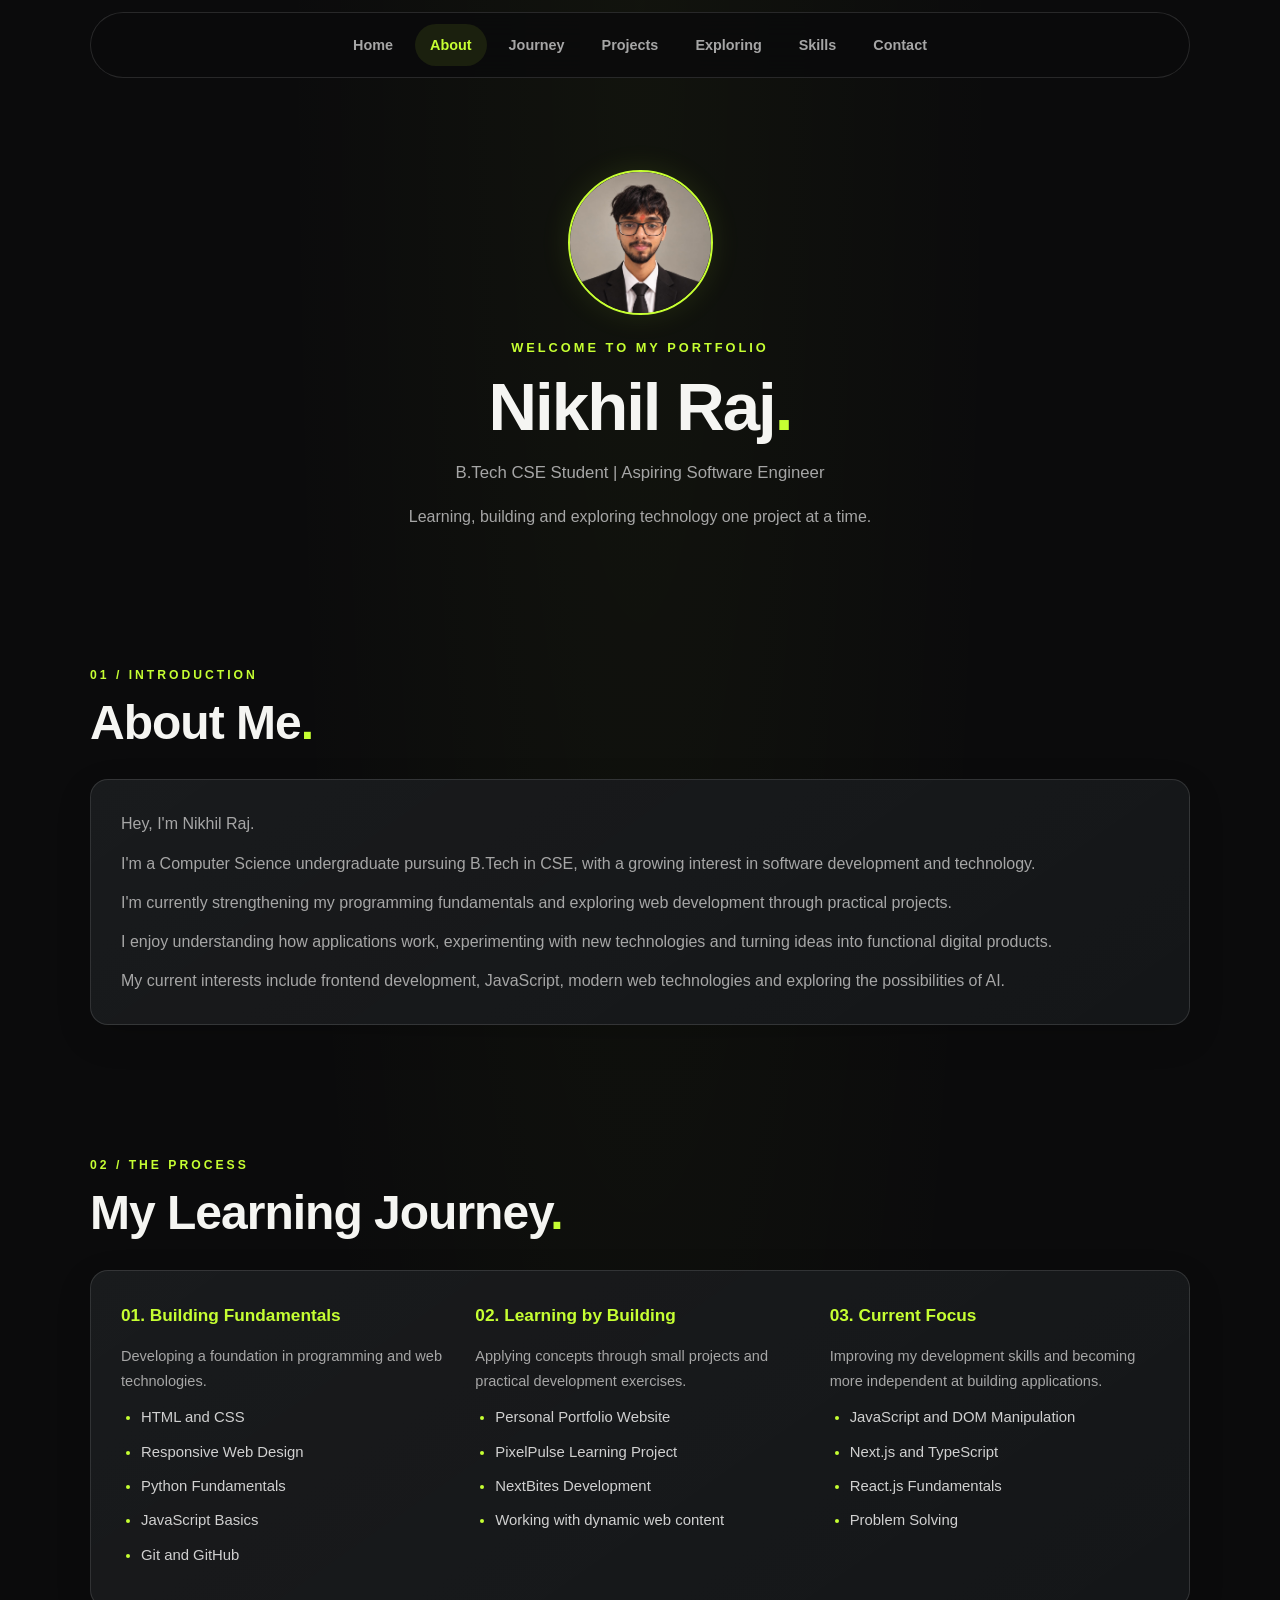
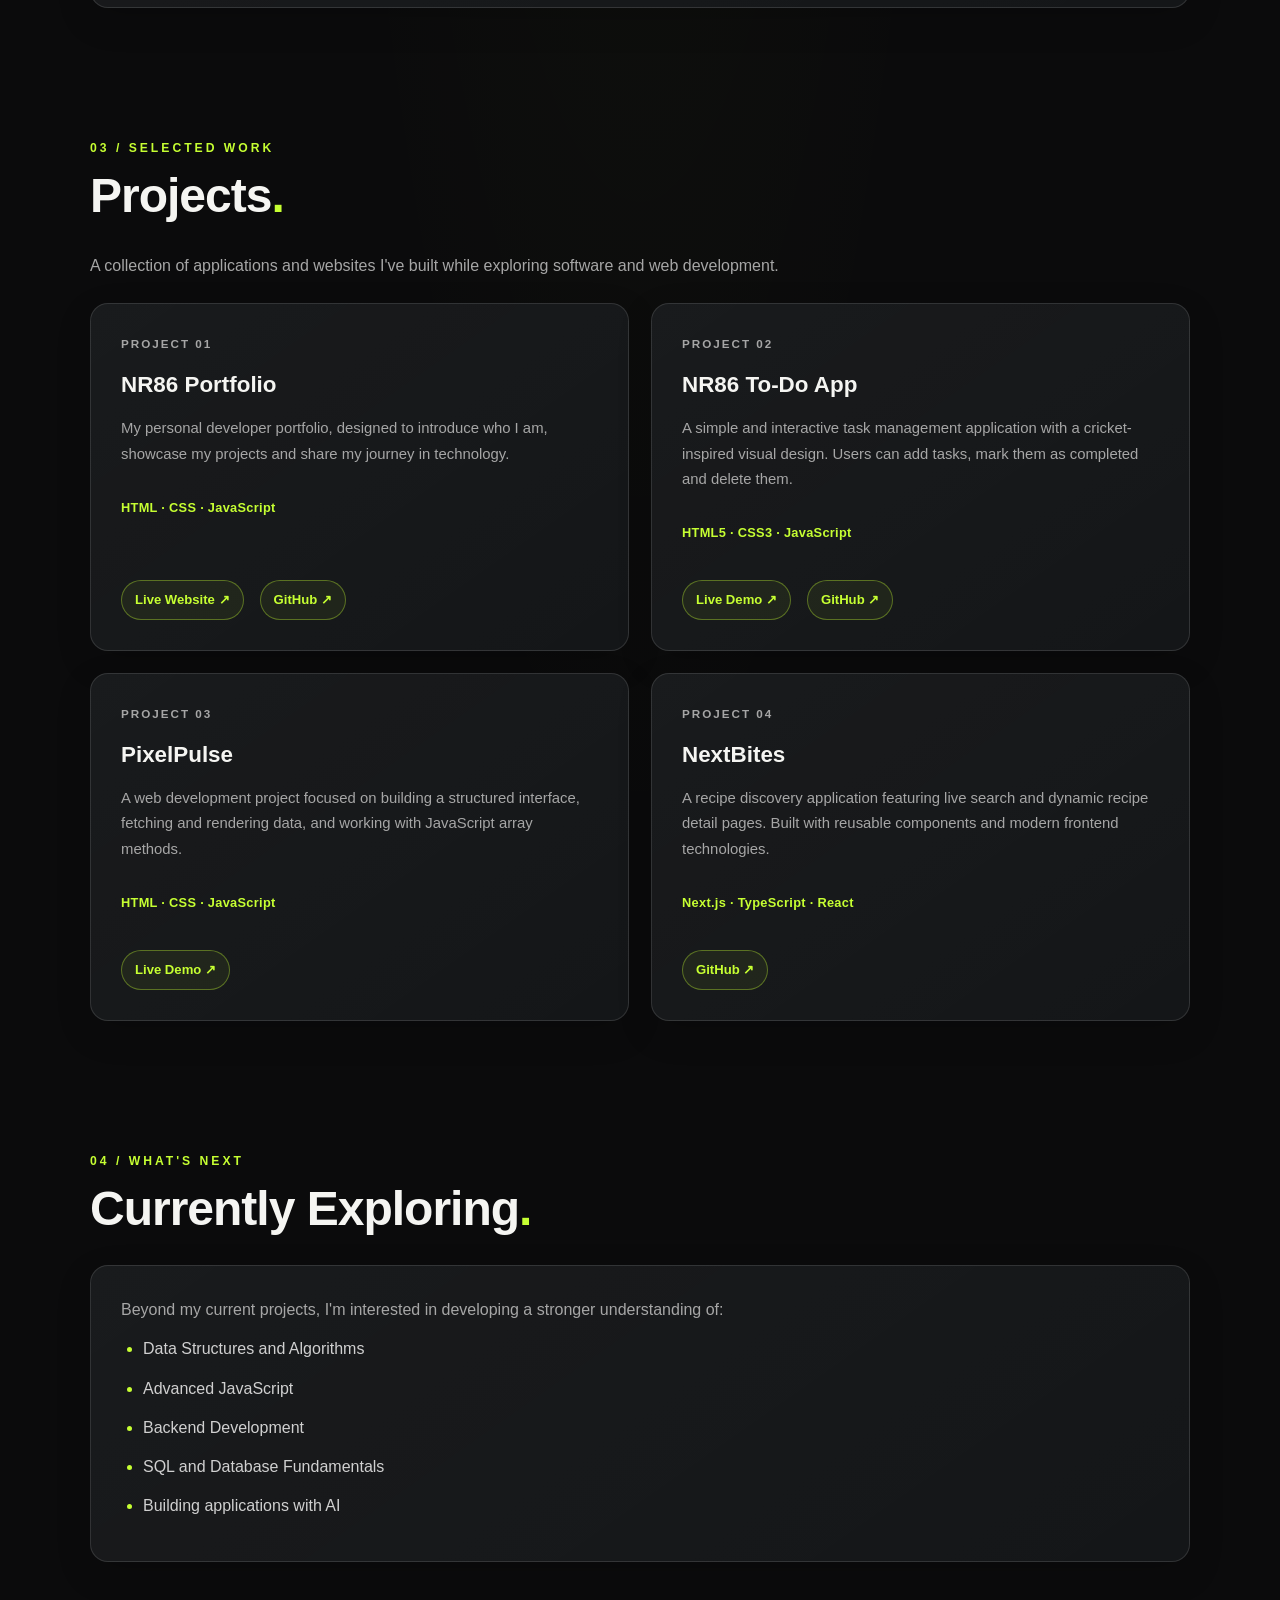
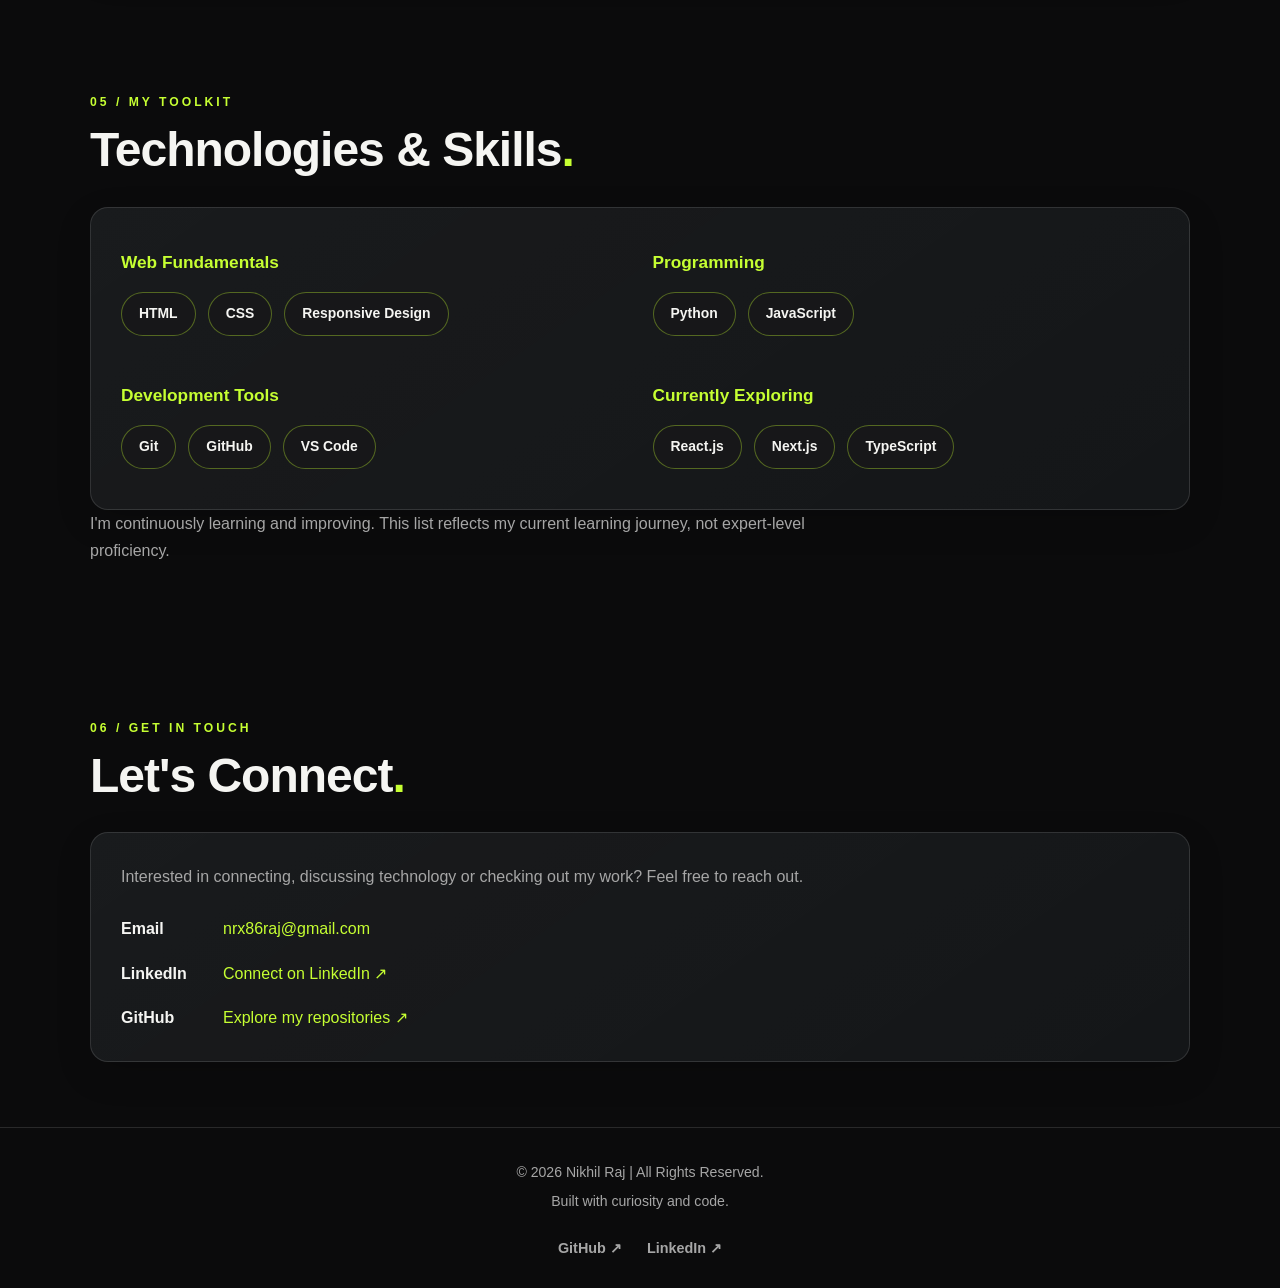
==== commit c2088e99: "Modification: Part1" ====
--- a/portfolio.html
+++ b/portfolio.html
@@ -4,7 +4,11 @@
 <head>
   <meta charset="UTF-8">
   <meta name="viewport" content="width=device-width, initial-scale=1.0">
-  <meta name="description" content="Nikhil Raj's developer portfolio">
+
+  <meta name="description"
+    content="Explore Nikhil Raj's developer portfolio, projects, learning journey and technical interests.">
+
+  <meta name="author" content="Nikhil Raj">
 
   <title>Nikhil Raj | Developer Portfolio</title>
 
@@ -14,184 +18,408 @@
 <body class="portfolio-page">
 
   <!-- Navigation -->
-  <nav class="main-nav">
+  <nav class="main-nav" aria-label="Main navigation">
     <ul>
       <li><a href="index.html">Home</a></li>
       <li><a href="#about" class="active">About</a></li>
       <li><a href="#journey">Journey</a></li>
       <li><a href="#projects">Projects</a></li>
+      <li><a href="#exploring">Exploring</a></li>
       <li><a href="#skills">Skills</a></li>
       <li><a href="#contact">Contact</a></li>
     </ul>
   </nav>
 
+
   <!-- Profile Header -->
   <header class="profile-header">
-    <img src="PFP.jpeg" alt="Nikhil Raj">
-    <p class="eyebrow">HELLO, I'M</p>
+
+    <img src="PFP.jpeg" alt="Portrait of Nikhil Raj">
+
+    <p class="eyebrow">WELCOME TO MY PORTFOLIO</p>
+
     <h1>Nikhil Raj<span>.</span></h1>
+
     <p class="profile-subtitle">
       B.Tech CSE Student | Aspiring Software Engineer
     </p>
+
+    <p>
+      Learning, building and exploring technology
+      one project at a time.
+    </p>
+
   </header>
 
+
   <main>
 
-    <!-- About -->
+    <!-- About Section -->
     <section id="about" class="content-section">
+
       <p class="section-label">01 / INTRODUCTION</p>
+
       <h2>About Me<span>.</span></h2>
 
       <div class="card">
-        <p>
-          Hi, I'm Nikhil.
-        </p>
-        <p>
-          An aspiring Software Engineer passionate about
-          Web Development, AI, and Problem Solving.
-        </p>
-        <p>
-          I am pursuing my B.Tech in Computer Science
-          and continuously building projects while
-          improving my coding skills.
-        </p>
+
+        <p>Hey, I'm Nikhil Raj.</p>
+
+        <p>
+          I'm a Computer Science undergraduate pursuing
+          B.Tech in CSE, with a growing interest in
+          software development and technology.
+        </p>
+
+        <p>
+          I'm currently strengthening my programming
+          fundamentals and exploring web development
+          through practical projects.
+        </p>
+
+        <p>
+          I enjoy understanding how applications work,
+          experimenting with new technologies and
+          turning ideas into functional digital products.
+        </p>
+
+        <p>
+          My current interests include frontend development,
+          JavaScript, modern web technologies and
+          exploring the possibilities of AI.
+        </p>
+
       </div>
+
     </section>
+
 
     <!-- Learning Journey -->
     <section id="journey" class="content-section">
-      <p class="section-label">02 / MY PROGRESS</p>
-      <h2>Learning Journey<span>.</span></h2>
+
+      <p class="section-label">02 / THE PROCESS</p>
+
+      <h2>My Learning Journey<span>.</span></h2>
 
       <div class="card journey-card">
 
         <div class="journey-group">
-          <h3>Fundamentals Covered 📚</h3>
+
+          <h3>01. Building Fundamentals</h3>
+
+          <p>
+            Developing a foundation in programming
+            and web technologies.
+          </p>
+
           <ul>
-            <li>HTML</li>
-            <li>CSS</li>
+            <li>HTML and CSS</li>
             <li>Responsive Web Design</li>
             <li>Python Fundamentals</li>
-            <li>Git & GitHub Basics</li>
+            <li>JavaScript Basics</li>
+            <li>Git and GitHub</li>
           </ul>
-        </div>
-
-        <div class="journey-group">
-          <h3>Current Focus 🧑‍💻</h3>
+
+        </div>
+
+
+        <div class="journey-group">
+
+          <h3>02. Learning by Building</h3>
+
+          <p>
+            Applying concepts through small projects
+            and practical development exercises.
+          </p>
+
           <ul>
-            <li>JavaScript</li>
-            <li>React.js & Next.js</li>
-            <li>TypeScript</li>
-            <li>Problem Solving (LeetCode)</li>
+            <li>Personal Portfolio Website</li>
+            <li>PixelPulse Learning Project</li>
+            <li>NextBites Development</li>
+            <li>Working with dynamic web content</li>
           </ul>
-        </div>
-
-        <div class="journey-group">
-          <h3>Next Goals 🚀</h3>
+
+        </div>
+
+
+        <div class="journey-group">
+
+          <h3>03. Current Focus</h3>
+
+          <p>
+            Improving my development skills and
+            becoming more independent at building
+            applications.
+          </p>
+
           <ul>
-            <li>Data Structures & Algorithms</li>
-            <li>Advanced Python</li>
-            <li>Advanced JavaScript</li>
-            <li>SQL & Database Fundamentals</li>
-            <li>Object-Oriented Programming</li>
+            <li>JavaScript and DOM Manipulation</li>
+            <li>Next.js and TypeScript</li>
+            <li>React.js Fundamentals</li>
+            <li>Problem Solving</li>
           </ul>
+
         </div>
 
       </div>
+
     </section>
+
 
     <!-- Projects -->
     <section id="projects" class="content-section">
-      <p class="section-label">03 / WHAT I'VE BUILT</p>
+
+      <p class="section-label">03 / SELECTED WORK</p>
+
       <h2>Projects<span>.</span></h2>
 
+      <p>
+        A collection of applications and websites I've built
+        while exploring software and web development.
+      </p>
+
       <div class="project-grid">
 
+        <!-- Project 01: Personal Portfolio -->
         <article class="card project-card">
+
           <p class="project-number">PROJECT 01</p>
-          <h3>Personal Portfolio Website</h3>
-          <p>
-            A responsive portfolio website showcasing
-            my skills, projects, and contact information.
-          </p>
-          <p class="tech-label">HTML · CSS · JavaScript</p>
+
+          <h3>NR86 Portfolio</h3>
+
+          <p>
+            My personal developer portfolio, designed to
+            introduce who I am, showcase my projects and
+            share my journey in technology.
+          </p>
+
+          <p class="tech-label">
+            HTML · CSS · JavaScript
+          </p>
+
+          <div class="project-links">
+
+            <a href="https://nrx86.github.io/NR86-portfolio/" target="_blank" rel="noopener noreferrer">
+              Live Website ↗
+            </a>
+
+            <a href="https://github.com/nrx86/NR86-portfolio" target="_blank" rel="noopener noreferrer">
+              GitHub ↗
+            </a>
+
+          </div>
+
         </article>
 
+
+        <!-- Project 02: To-Do App -->
         <article class="card project-card">
+
           <p class="project-number">PROJECT 02</p>
-          <h3>To-Do App</h3>
-          <p>
-            A simple task management application built
-            with HTML, CSS, and JavaScript.
-          </p>
-          <p class="tech-label">HTML · CSS · JavaScript</p>
+
+          <h3>NR86 To-Do App</h3>
+
+          <p>
+            A simple and interactive task management
+            application with a cricket-inspired visual design.
+            Users can add tasks, mark them as completed
+            and delete them.
+          </p>
+
+          <p class="tech-label">
+            HTML5 · CSS3 · JavaScript
+          </p>
+
+          <div class="project-links">
+
+            <a href="https://nr86-todo.netlify.app/" target="_blank" rel="noopener noreferrer">
+              Live Demo ↗
+            </a>
+
+            <a href="https://github.com/nrx86/To-Do-App" target="_blank" rel="noopener noreferrer">
+              GitHub ↗
+            </a>
+
+          </div>
+
         </article>
 
+
+        <!-- Project 03: PixelPulse -->
         <article class="card project-card">
+
           <p class="project-number">PROJECT 03</p>
+
           <h3>PixelPulse</h3>
-          <p>
-            A modern web application built using
-            HTML, CSS, and JavaScript.
-          </p>
-          <p class="tech-label">HTML · CSS · JavaScript</p>
+
+          <p>
+            A web development project focused on building
+            a structured interface, fetching and rendering
+            data, and working with JavaScript array methods.
+          </p>
+
+          <p class="tech-label">
+            HTML · CSS · JavaScript
+          </p>
+
+          <div class="project-links">
+
+            <a href="https://nrx86.github.io/PixelPulse/" target="_blank" rel="noopener noreferrer">
+              Live Demo ↗
+            </a>
+
+          </div>
+
         </article>
 
+
+        <!-- Project 04: NextBites -->
         <article class="card project-card">
+
           <p class="project-number">PROJECT 04</p>
+
           <h3>NextBites</h3>
-          <p>
-            A recipe discovery application with
-            search and dynamic recipe pages.
-          </p>
-          <p class="tech-label">Next.js · TypeScript</p>
+
+          <p>
+            A recipe discovery application featuring
+            live search and dynamic recipe detail pages.
+            Built with reusable components and modern
+            frontend technologies.
+          </p>
+
+          <p class="tech-label">
+            Next.js · TypeScript · React
+          </p>
+
+          <div class="project-links">
+
+            <a href="https://github.com/nrx86/nextbites" target="_blank" rel="noopener noreferrer">
+              GitHub ↗
+            </a>
+
+          </div>
+
         </article>
 
       </div>
+
     </section>
 
-    <!-- Future Projects -->
-    <section id="future" class="content-section">
+    <!-- Current Exploration -->
+    <section id="exploring" class="content-section">
+
       <p class="section-label">04 / WHAT'S NEXT</p>
-      <h2>Future Projects<span>.</span></h2>
+
+      <h2>Currently Exploring<span>.</span></h2>
 
       <div class="card">
+
+        <p>
+          Beyond my current projects, I'm interested
+          in developing a stronger understanding of:
+        </p>
+
         <ul class="future-list">
-          <li>Weather App 🌦️</li>
-          <li>Cricket Analytics Dashboard 🏏</li>
-          <li>AI Chat Assistant 🤖</li>
-          <li>Developer Dashboard 💻</li>
+          <li>Data Structures and Algorithms</li>
+          <li>Advanced JavaScript</li>
+          <li>Backend Development</li>
+          <li>SQL and Database Fundamentals</li>
+          <li>Building applications with AI</li>
         </ul>
+
       </div>
+
     </section>
+
 
     <!-- Skills -->
     <section id="skills" class="content-section">
-      <p class="section-label">05 / TECHNOLOGIES</p>
-      <h2>Tech Stack<span>.</span></h2>
-
-      <div class="skills">
-        <span class="skill">HTML</span>
-        <span class="skill">CSS</span>
-        <span class="skill">Python</span>
-        <span class="skill">JavaScript</span>
-        <span class="skill">TypeScript</span>
-        <span class="skill">Git Bash</span>
-        <span class="skill">GitHub</span>
-        <span class="skill">React.js</span>
-        <span class="skill">Next.js</span>
+
+      <p class="section-label">05 / MY TOOLKIT</p>
+
+      <h2>Technologies & Skills<span>.</span></h2>
+
+      <div class="card journey-card">
+
+
+        <div class="journey-group">
+
+          <h3>Web Fundamentals</h3>
+
+          <div class="skills">
+            <span class="skill">HTML</span>
+            <span class="skill">CSS</span>
+            <span class="skill">Responsive Design</span>
+          </div>
+
+        </div>
+
+
+        <div class="journey-group">
+
+          <h3>Programming</h3>
+
+          <div class="skills">
+            <span class="skill">Python</span>
+            <span class="skill">JavaScript</span>
+          </div>
+
+        </div>
+
+
+        <div class="journey-group">
+
+          <h3>Development Tools</h3>
+
+          <div class="skills">
+            <span class="skill">Git</span>
+            <span class="skill">GitHub</span>
+            <span class="skill">VS Code</span>
+          </div>
+
+        </div>
+
+
+        <div class="journey-group">
+
+          <h3>Currently Exploring</h3>
+
+          <div class="skills">
+            <span class="skill">React.js</span>
+            <span class="skill">Next.js</span>
+            <span class="skill">TypeScript</span>
+          </div>
+
+        </div>
+
       </div>
+
+      <p>
+        I'm continuously learning and improving.
+        This list reflects my current learning journey,
+        not expert-level proficiency.
+      </p>
+
     </section>
+
 
     <!-- Contact -->
     <section id="contact" class="content-section">
-      <p class="section-label">06 / LET'S CONNECT</p>
-      <h2>Contact Me<span>.</span></h2>
+
+      <p class="section-label">06 / GET IN TOUCH</p>
+
+      <h2>Let's Connect<span>.</span></h2>
 
       <div class="card contact-card">
 
         <p>
+          Interested in connecting, discussing technology
+          or checking out my work? Feel free to reach out.
+        </p>
+
+        <p>
           <strong>Email</strong>
+
           <a href="mailto:nrx86raj@gmail.com">
             nrx86raj@gmail.com
           </a>
@@ -199,82 +427,93 @@
 
         <p>
           <strong>LinkedIn</strong>
+
           <a href="https://www.linkedin.com/in/nrx86" target="_blank" rel="noopener noreferrer">
-            linkedin.com/in/nrx86
+            Connect on LinkedIn ↗
           </a>
         </p>
 
         <p>
-          <strong>Instagram</strong>
-          <a href="https://www.instagram.com/nrx_86" target="_blank" rel="noopener noreferrer">
-            instagram.com/nrx_86
+          <strong>GitHub</strong>
+
+          <a href="https://github.com/nrx86" target="_blank" rel="noopener noreferrer">
+            Explore my repositories ↗
           </a>
         </p>
 
-        <p>
-          <strong>GitHub</strong>
-          <a href="https://github.com/nrx86" target="_blank" rel="noopener noreferrer">
-            github.com/nrx86
-          </a>
-        </p>
-
       </div>
+
     </section>
 
   </main>
+
 
   <!-- Footer -->
   <footer class="portfolio-footer">
+
     <p>© 2026 Nikhil Raj | All Rights Reserved.</p>
+
     <p>Built with curiosity and code.</p>
 
     <div class="socials">
 
+      <a href="https://github.com/nrx86" target="_blank" rel="noopener noreferrer">
+        GitHub ↗
+      </a>
+
       <a href="https://www.linkedin.com/in/nrx86" target="_blank" rel="noopener noreferrer">
-        <img src="https://cdn-icons-png.flaticon.com/512/174/174857.png" alt="LinkedIn">
-        LinkedIn
+        LinkedIn ↗
       </a>
 
-      <a href="https://github.com/nrx86" target="_blank" rel="noopener noreferrer">
-        <img src="https://cdn-icons-png.flaticon.com/512/733/733553.png" alt="GitHub">
-        GitHub
-      </a>
-
-      <a href="https://www.instagram.com/nrx_86" target="_blank" rel="noopener noreferrer">
-        <img src="https://cdn-icons-png.flaticon.com/512/2111/2111463.png" alt="Instagram">
-        Instagram
-      </a>
-
     </div>
+
   </footer>
+
 
   <!-- Active Navigation Script -->
   <script>
-    const sections = document.querySelectorAll("main section");
-    const navLinks = document.querySelectorAll(".main-nav a");
+
+    const sections = document.querySelectorAll(
+      "main section[id]"
+    );
+
+    const navLinks = document.querySelectorAll(
+      '.main-nav a[href^="#"]'
+    );
+
 
     function updateActiveLink() {
-      let current = "";
+
+      let currentSection = sections[0]?.id || "";
+
+      const scrollPosition = window.scrollY + 160;
+
 
       sections.forEach(section => {
-        const sectionTop = section.offsetTop - 140;
-
-        if (window.scrollY >= sectionTop) {
-          current = section.id;
+
+        if (section.offsetTop <= scrollPosition) {
+          currentSection = section.id;
         }
+
       });
 
+
       navLinks.forEach(link => {
-        link.classList.remove("active");
-
-        if (link.getAttribute("href") === `#${current}`) {
-          link.classList.add("active");
-        }
+
+        const isActive =
+          link.getAttribute("href") === `#${currentSection}`;
+
+        link.classList.toggle("active", isActive);
+
       });
+
     }
 
+
     window.addEventListener("scroll", updateActiveLink);
-    updateActiveLink();
+
+    window.addEventListener("load", updateActiveLink);
+
   </script>
 
 </body>
--- a/style.css
+++ b/style.css
@@ -1,8 +1,9 @@
 /* ==========================================
    NIKHIL RAJ — DEVELOPER PORTFOLIO
-   DESIGN SYSTEM: 60 / 30 / 10
+   PREMIUM DARK DEVELOPER DESIGN
    BLACK / WHITE / LIME GREEN
 ========================================== */
+
 
 /* ==========================================
    1. DESIGN VARIABLES
@@ -10,18 +11,25 @@
 
 :root {
     --black: #0B0B0C;
-    --white: #FFFFFF;
+    --white: #F5F5F2;
     --lime: #C6FF32;
 
     --grey: #A6A6A6;
     --dark-grey: #171719;
-    --border: rgba(255, 255, 255, 0.13);
+    --surface: #111315;
+    --surface-light: #191B1E;
+
+    --border: rgba(255, 255, 255, 0.12);
+    --lime-border: rgba(198, 255, 50, 0.35);
 
     --font: "Segoe UI", Arial, sans-serif;
 
     --container: 1100px;
-    --radius: 16px;
-}
+    --radius: 18px;
+
+    --transition: 0.25s ease;
+}
+
 
 /* ==========================================
    2. GLOBAL RESET
@@ -35,29 +43,41 @@
 
 html {
     scroll-behavior: smooth;
-    scroll-padding-top: 100px;
+    scroll-padding-top: 105px;
 }
 
 body {
     min-height: 100vh;
+    min-width: 320px;
+
     font-family: var(--font);
     background: var(--black);
     color: var(--white);
+
     line-height: 1.7;
+    overflow-x: hidden;
 }
 
 a {
+    color: inherit;
     text-decoration: none;
 }
 
 img {
+    display: block;
     max-width: 100%;
+}
+
+button,
+a {
+    -webkit-tap-highlight-color: transparent;
 }
 
 ::selection {
     background: var(--lime);
     color: var(--black);
 }
+
 
 /* ==========================================
    3. COMMON NAVIGATION
@@ -69,21 +89,22 @@
     z-index: 1000;
 
     width: min(94%, var(--container));
-    min-height: 70px;
+    min-height: 66px;
 
     margin: 12px auto;
-    padding: 12px 25px;
+    padding: 10px 20px;
 
     display: flex;
     align-items: center;
     justify-content: center;
 
-    background: rgba(11, 11, 12, 0.92);
+    background: rgba(11, 11, 12, 0.88);
+
     border: 1px solid var(--border);
     border-radius: 50px;
 
-    backdrop-filter: blur(15px);
-    -webkit-backdrop-filter: blur(15px);
+    backdrop-filter: blur(18px);
+    -webkit-backdrop-filter: blur(18px);
 }
 
 .main-nav ul {
@@ -91,28 +112,31 @@
     justify-content: center;
     align-items: center;
     flex-wrap: wrap;
-    gap: 10px;
-
+
+    gap: 7px;
     list-style: none;
 }
 
 .main-nav a {
     display: inline-block;
-    padding: 10px 17px;
+
+    padding: 9px 15px;
 
     color: var(--grey);
-    font-size: 0.95rem;
+    font-size: 0.9rem;
     font-weight: 600;
 
     border-radius: 30px;
-    transition: 0.25s ease;
+
+    transition: var(--transition);
 }
 
 .main-nav a:hover,
 .main-nav a.active {
     color: var(--lime);
-    background: rgba(198, 255, 50, 0.10);
-}
+    background: rgba(198, 255, 50, 0.09);
+}
+
 
 /* ==========================================
    4. COMMON FOOTER
@@ -120,7 +144,8 @@
 
 .home-footer,
 .portfolio-footer {
-    padding: 25px 20px;
+    padding: 28px 20px;
+
     text-align: center;
 
     background: var(--black);
@@ -129,10 +154,12 @@
 
 .home-footer p,
 .portfolio-footer p {
+    margin: 5px 0;
+
     color: var(--grey);
-    font-size: 0.9rem;
-    margin: 5px 0;
-}
+    font-size: 0.88rem;
+}
+
 
 /* ==========================================
    5. HOME PAGE
@@ -145,28 +172,37 @@
 }
 
 .home-page .hero {
+    width: min(96%, 1400px);
     min-height: calc(100vh - 120px);
+
+    margin: 0 auto;
 
     display: flex;
     flex-direction: column;
     justify-content: center;
     align-items: center;
 
-    padding: 70px 20px;
+    padding: 75px 20px;
+
     text-align: center;
 
     background:
-        linear-gradient(rgba(11, 11, 12, 0.25),
-            rgba(11, 11, 12, 0.35)),
-        url("Neon\ Corner\ Waves\ on\ Dark\ Background.png") center / cover no-repeat;
-
+        linear-gradient(rgba(11, 11, 12, 0.38),
+            rgba(11, 11, 12, 0.55)),
+        url("Neon Corner Waves on Dark Background.png") center / cover no-repeat;
+
+    border: 1px solid rgba(255, 255, 255, 0.04);
     border-radius: 24px;
-}
+
+    animation: fadeUp 0.8s ease both;
+}
+
 .hero-label {
     margin-bottom: 18px;
 
     color: var(--lime);
-    font-size: 0.85rem;
+
+    font-size: 0.82rem;
     font-weight: 700;
     letter-spacing: 4px;
 }
@@ -176,6 +212,7 @@
 
     font-size: clamp(3rem, 9vw, 6.5rem);
     font-weight: 800;
+
     line-height: 1.1;
     letter-spacing: -3px;
 }
@@ -188,15 +225,20 @@
     margin-top: 22px;
 
     color: var(--white);
+
     font-size: clamp(1.2rem, 3vw, 1.8rem);
     font-weight: 500;
 }
 
 .hero-description {
-    margin-top: 12px;
-    color: var(--grey);
+    max-width: 680px;
+
+    margin-top: 15px;
+
+    color: #C0C0C0;
     font-size: 1rem;
 }
+
 
 /* Home Buttons */
 
@@ -204,41 +246,73 @@
     display: flex;
     justify-content: center;
     flex-wrap: wrap;
+
     gap: 15px;
-
     margin-top: 35px;
 }
 
 .primary-btn,
 .secondary-btn {
     display: inline-block;
+
     padding: 13px 25px;
 
     font-weight: 700;
     border-radius: 40px;
-    transition: 0.25s ease;
+
+    transition: var(--transition);
 }
 
 .primary-btn {
     color: var(--black);
+
     background: var(--lime);
     border: 1px solid var(--lime);
 }
 
 .primary-btn:hover {
     transform: translateY(-3px);
-    box-shadow: 0 8px 25px rgba(198, 255, 50, 0.18);
+
+    box-shadow: 0 8px 28px rgba(198, 255, 50, 0.2);
 }
 
 .secondary-btn {
     color: var(--white);
+
+    background: rgba(255, 255, 255, 0.04);
     border: 1px solid var(--border);
 }
 
 .secondary-btn:hover {
     color: var(--lime);
     border-color: var(--lime);
-}
+    transform: translateY(-3px);
+}
+
+
+/* Homepage Social Links */
+
+.hero-socials {
+    display: flex;
+    justify-content: center;
+    flex-wrap: wrap;
+
+    gap: 28px;
+    margin-top: 30px;
+}
+
+.hero-socials a {
+    color: var(--grey);
+    font-size: 0.9rem;
+    font-weight: 600;
+
+    transition: var(--transition);
+}
+
+.hero-socials a:hover {
+    color: var(--lime);
+}
+
 
 /* ==========================================
    6. PORTFOLIO PAGE
@@ -246,17 +320,24 @@
 ========================================== */
 
 .portfolio-page {
-    background: var(--black);
-    color: var(--white);
-}
+    background:
+        radial-gradient(ellipse at 50% 0%,
+            rgba(198, 255, 50, 0.035),
+            transparent 40%),
+        var(--black);
+
+    color: var(--white);
+}
+
 
 /* Profile Header */
 
 .profile-header {
     width: min(92%, var(--container));
+
     margin: 0 auto;
-
-    padding: 75px 20px 65px;
+    padding: 80px 20px 70px;
+
     text-align: center;
 }
 
@@ -264,18 +345,24 @@
     width: 145px;
     height: 145px;
 
+    margin: 0 auto;
+
     object-fit: cover;
 
     border: 2px solid var(--lime);
     border-radius: 50%;
+
+    box-shadow: 0 0 30px rgba(198, 255, 50, 0.1);
 }
 
 .eyebrow {
-    margin-top: 20px;
-
-    color: var(--lime);
+    margin-top: 22px;
+
+    color: var(--lime);
+
     font-size: 0.8rem;
     font-weight: 700;
+
     letter-spacing: 3px;
 }
 
@@ -283,8 +370,10 @@
     margin-top: 8px;
 
     color: var(--white);
-    font-size: clamp(2.5rem, 6vw, 4rem);
+
+    font-size: clamp(2.5rem, 6vw, 4.2rem);
     line-height: 1.2;
+    letter-spacing: -2px;
 }
 
 .profile-header h1 span {
@@ -293,33 +382,52 @@
 
 .profile-subtitle {
     margin-top: 12px;
+
     color: var(--grey);
-}
-
-/* Content Sections */
+    font-size: 1.05rem;
+}
+
+.profile-header>p:last-child {
+    max-width: 600px;
+
+    margin: 15px auto 0;
+
+    color: var(--grey);
+}
+
+
+/* ==========================================
+   7. CONTENT SECTIONS
+========================================== */
 
 .content-section {
     width: min(92%, var(--container));
+
     margin: 0 auto;
     padding: 65px 0;
 
-    scroll-margin-top: 90px;
+    scroll-margin-top: 100px;
 }
 
 .section-label {
     margin-bottom: 8px;
 
     color: var(--lime);
-    font-size: 0.78rem;
+
+    font-size: 0.76rem;
     font-weight: 700;
+
     letter-spacing: 3px;
 }
 
 .content-section h2 {
-    margin-bottom: 30px;
-
-    color: var(--white);
+    margin-bottom: 28px;
+
+    color: var(--white);
+
     font-size: clamp(2rem, 5vw, 3rem);
+    line-height: 1.2;
+
     letter-spacing: -1px;
 }
 
@@ -327,35 +435,74 @@
     color: var(--lime);
 }
 
-/* Cards */
+.content-section>p:not(.section-label) {
+    max-width: 760px;
+
+    margin-bottom: 24px;
+
+    color: var(--grey);
+}
+
+
+/* ==========================================
+   8. COMMON CARDS
+========================================== */
 
 .portfolio-page .card {
     padding: 30px;
 
-    color: var(--black);
-    background: var(--white);
-
-    border: 1px solid rgba(255, 255, 255, 0.15);
+    color: var(--white);
+
+    background:
+        linear-gradient(145deg,
+            rgba(255, 255, 255, 0.035),
+            rgba(255, 255, 255, 0.01)),
+        var(--surface);
+
+    border: 1px solid var(--border);
     border-radius: var(--radius);
+
+    box-shadow: 0 12px 35px rgba(0, 0, 0, 0.15);
 }
 
 .portfolio-page .card p {
     margin-bottom: 12px;
-    color: #333333;
-}
-
-/* Learning Journey */
+
+    color: var(--grey);
+}
+
+.portfolio-page .card p:last-child {
+    margin-bottom: 0;
+}
+
+
+/* ==========================================
+   9. LEARNING JOURNEY
+========================================== */
 
 .journey-card {
     display: grid;
+
     grid-template-columns: repeat(3, minmax(0, 1fr));
     gap: 25px;
 }
 
+.journey-group {
+    min-width: 0;
+}
+
 .journey-group h3 {
-    margin-bottom: 15px;
-    color: var(--black);
-    font-size: 1.05rem;
+    margin-bottom: 14px;
+
+    color: var(--lime);
+    font-size: 1.08rem;
+}
+
+.journey-group>p {
+    margin-bottom: 14px;
+
+    color: var(--grey);
+    font-size: 0.91rem;
 }
 
 .journey-group ul {
@@ -364,51 +511,150 @@
 
 .journey-group li {
     margin: 9px 0;
-    color: #444444;
-    font-size: 0.95rem;
-}
-
-/* Projects */
+
+    color: #D0D0D0;
+    font-size: 0.93rem;
+}
+
+.journey-group li::marker {
+    color: var(--lime);
+}
+
+
+/* ==========================================
+   10. PROJECTS
+========================================== */
 
 .project-grid {
     display: grid;
+
     grid-template-columns: repeat(2, minmax(0, 1fr));
     gap: 22px;
 }
 
 .project-card {
-    min-height: 220px;
-    transition: transform 0.25s ease, border-color 0.25s ease;
+    min-width: 0;
+    min-height: 270px;
+
+    display: flex;
+    flex-direction: column;
+    align-items: flex-start;
+
+    transition:
+        transform 0.3s ease,
+        border-color 0.3s ease,
+        box-shadow 0.3s ease;
 }
 
 .project-card:hover {
-    transform: translateY(-5px);
-    border-color: var(--lime);
+    transform: translateY(-6px);
+
+    border-color: var(--lime-border);
+
+    box-shadow: 0 16px 35px rgba(0, 0, 0, 0.3);
 }
 
 .project-card .project-number {
-    margin-bottom: 15px;
-
-    color: #617d16;
-    font-size: 0.75rem;
+    margin-bottom: 13px;
+
+    color: var(--lime);
+
+    font-size: 0.73rem;
     font-weight: 800;
+
     letter-spacing: 2px;
 }
 
 .project-card h3 {
     margin-bottom: 12px;
-    color: var(--black);
-    font-size: 1.35rem;
-}
+
+    color: var(--white);
+    font-size: 1.4rem;
+}
+
+.project-card>p:not(.project-number):not(.tech-label):not(.project-status) {
+    color: var(--grey);
+    font-size: 0.93rem;
+}
+
+/* Optional Project Status */
+
+.project-status {
+    display: inline-block;
+
+    margin-bottom: 12px;
+    padding: 4px 11px;
+
+    color: var(--lime) !important;
+    background: rgba(198, 255, 50, 0.08);
+
+    border: 1px solid var(--lime-border);
+    border-radius: 30px;
+
+    font-size: 0.72rem;
+    font-weight: 600;
+}
+
+
+/* Technology Labels */
 
 .project-card .tech-label {
     margin-top: 18px;
-    color: #617d16;
+
+    color: var(--lime) !important;
+
+    font-size: 0.8rem;
+    font-weight: 700;
+
+    letter-spacing: 0.3px;
+}
+
+
+/* Project Links */
+
+.project-links {
+    display: flex;
+    align-items: center;
+    flex-wrap: wrap;
+
+    gap: 16px;
+
+    margin-top: auto;
+    padding-top: 24px;
+}
+
+.project-links a {
+    display: inline-flex;
+    align-items: center;
+
+    padding: 8px 13px;
+
+    color: var(--lime);
+
+    background: rgba(198, 255, 50, 0.06);
+
+    border: 1px solid var(--lime-border);
+    border-radius: 30px;
+
     font-size: 0.82rem;
     font-weight: 700;
-}
-
-/* Future Projects */
+
+    transition: var(--transition);
+}
+
+.project-links a:hover {
+    color: var(--black);
+
+    background: var(--lime);
+    border-color: var(--lime);
+
+    transform: translateY(-2px);
+}
+
+
+/* ==========================================
+   11. EXPLORING / FUTURE
+========================================== */
 
 .future-list {
     padding-left: 22px;
@@ -416,115 +662,193 @@
 
 .future-list li {
     margin: 12px 0;
-    color: #333333;
-}
-
-/* Skills */
+
+    color: #D0D0D0;
+}
+
+.future-list li::marker {
+    color: var(--lime);
+}
+
+
+/* ==========================================
+   12. SKILLS
+========================================== */
 
 .portfolio-page .skills {
     display: flex;
     justify-content: flex-start;
+    align-items: center;
     flex-wrap: wrap;
-    gap: 13px;
+
+    gap: 12px;
+    margin-top: 15px;
 }
 
 .portfolio-page .skill {
-    padding: 10px 19px;
+    display: inline-block;
+
+    padding: 9px 17px;
 
     color: var(--white);
     background: var(--dark-grey);
 
-    border: 1px solid rgba(198, 255, 50, 0.45);
+    border: 1px solid var(--lime-border);
     border-radius: 30px;
 
-    font-size: 0.9rem;
+    font-size: 0.87rem;
     font-weight: 600;
 
-    transition: 0.25s ease;
+    transition: var(--transition);
 }
 
 .portfolio-page .skill:hover {
     color: var(--black);
+
     background: var(--lime);
     border-color: var(--lime);
+
     transform: translateY(-3px);
 }
 
-/* Contact */
+#skills .journey-group h3 {
+    margin-bottom: 10px;
+}
+
+#skills .journey-group {
+    padding: 10px 0;
+}
+
+#skills .journey-card {
+    grid-template-columns: repeat(2, minmax(0, 1fr));
+}
+
+
+/* ==========================================
+   13. CONTACT
+========================================== */
 
 .contact-card {
     display: flex;
     flex-direction: column;
-    gap: 15px;
+
+    gap: 17px;
 }
 
 .portfolio-page .contact-card p {
     display: flex;
+    align-items: center;
     flex-wrap: wrap;
+
     gap: 12px;
     margin: 0;
 }
 
+.portfolio-page .contact-card>p:first-child {
+    display: block;
+
+    margin-bottom: 8px;
+
+    color: var(--grey);
+}
+
 .contact-card strong {
     min-width: 90px;
-    color: var(--black);
+
+    color: var(--white);
 }
 
 .contact-card a {
-    color: #527000;
+    color: var(--lime);
+
     overflow-wrap: anywhere;
-    transition: 0.2s ease;
+
+    transition: var(--transition);
 }
 
 .contact-card a:hover {
-    color: #263900;
+    color: var(--white);
     text-decoration: underline;
 }
 
-/* Portfolio Footer Social Icons */
+
+/* ==========================================
+   14. FOOTER SOCIAL LINKS
+========================================== */
 
 .portfolio-page .socials {
     display: flex;
     justify-content: center;
     align-items: center;
     flex-wrap: wrap;
-    gap: 35px;
+
+    gap: 25px;
     margin-top: 22px;
 }
 
 .portfolio-page .socials a {
-    display: flex;
-    flex-direction: column;
+    display: inline-flex;
     align-items: center;
-    gap: 8px;
 
     color: var(--grey);
-    font-size: 0.85rem;
-
-    transition: 0.25s ease;
-}
-
-.portfolio-page .socials img {
-    display: block;
-    width: 42px;
-    height: 42px;
-    object-fit: contain;
+
+    font-size: 0.9rem;
+    font-weight: 600;
+
+    transition: var(--transition);
 }
 
 .portfolio-page .socials a:hover {
     color: var(--lime);
-    transform: translateY(-4px);
-}
-
-/* ==========================================
-   7. RESPONSIVE DESIGN
+    transform: translateY(-3px);
+}
+
+
+/* ==========================================
+   15. ANIMATIONS
+========================================== */
+
+@keyframes fadeUp {
+    from {
+        opacity: 0;
+        transform: translateY(18px);
+    }
+
+    to {
+        opacity: 1;
+        transform: translateY(0);
+    }
+}
+
+
+/* ==========================================
+   16. RESPONSIVE DESIGN — TABLET
+========================================== */
+
+@media (max-width: 900px) {
+
+    .journey-card {
+        grid-template-columns: repeat(2, minmax(0, 1fr));
+    }
+
+    .project-grid {
+        grid-template-columns: repeat(2, minmax(0, 1fr));
+    }
+
+}
+
+
+/* ==========================================
+   17. RESPONSIVE DESIGN — MOBILE
 ========================================== */
 
 @media (max-width: 768px) {
 
     .main-nav {
         width: 96%;
+
         padding: 10px;
+
         border-radius: 20px;
     }
 
@@ -534,11 +858,13 @@
 
     .main-nav a {
         padding: 8px 10px;
-        font-size: 0.82rem;
+
+        font-size: 0.8rem;
     }
 
     .home-page .hero {
         min-height: 75vh;
+
         padding: 55px 18px;
     }
 
@@ -551,45 +877,124 @@
     }
 
     .content-section {
-        padding: 45px 0;
+        padding: 48px 0;
     }
 
     .journey-card {
         grid-template-columns: 1fr;
     }
 
+    #skills .journey-card {
+        grid-template-columns: 1fr;
+    }
+
     .project-grid {
         grid-template-columns: 1fr;
     }
 
     .portfolio-page .card {
-        padding: 23px;
-    }
-}
-
-@media (max-width: 420px) {
+        padding: 24px;
+    }
+
+}
+
+
+/* ==========================================
+   18. SMALL MOBILE
+========================================== */
+
+@media (max-width: 480px) {
+
+    .main-nav {
+        position: sticky;
+
+        width: 96%;
+        padding: 9px;
+
+        border-radius: 18px;
+    }
+
+    .main-nav ul {
+        flex-wrap: wrap;
+
+        gap: 2px;
+    }
 
     .main-nav a {
-        padding: 7px 8px;
-        font-size: 0.76rem;
+        padding: 7px 9px;
+
+        font-size: 0.75rem;
+    }
+
+    .home-page .hero {
+        width: 96%;
+
+        min-height: 72vh;
+        padding: 45px 15px;
+    }
+
+    .home-page .hero h1 {
+        font-size: clamp(2.5rem, 12vw, 3.7rem);
+        letter-spacing: -1px;
+    }
+
+    .hero-label {
+        font-size: 0.72rem;
+        letter-spacing: 3px;
     }
 
     .hero-actions {
         flex-direction: column;
-        width: min(100%, 260px);
+
+        width: min(100%, 270px);
     }
 
     .hero-actions a {
         text-align: center;
     }
 
+    .hero-socials {
+        gap: 22px;
+    }
+
+    .profile-header img {
+        width: 120px;
+        height: 120px;
+    }
+
+    .profile-header h1 {
+        letter-spacing: -1px;
+    }
+
+    .content-section h2 {
+        font-size: 2rem;
+    }
+
+    .portfolio-page .card {
+        padding: 20px;
+    }
+
+    .project-links {
+        gap: 10px;
+    }
+
+    .portfolio-page .contact-card p {
+        align-items: flex-start;
+    }
+
+    .portfolio-page .contact-card strong {
+        min-width: 100%;
+    }
+
     .portfolio-page .socials {
-        gap: 22px;
-    }
-}
-
-/* ==========================================
-   8. ACCESSIBILITY
+        gap: 20px;
+    }
+
+}
+
+
+/* ==========================================
+   19. ACCESSIBILITY
 ========================================== */
 
 a:focus-visible {
@@ -606,4 +1011,5 @@
         animation: none !important;
         transition: none !important;
     }
+
 }
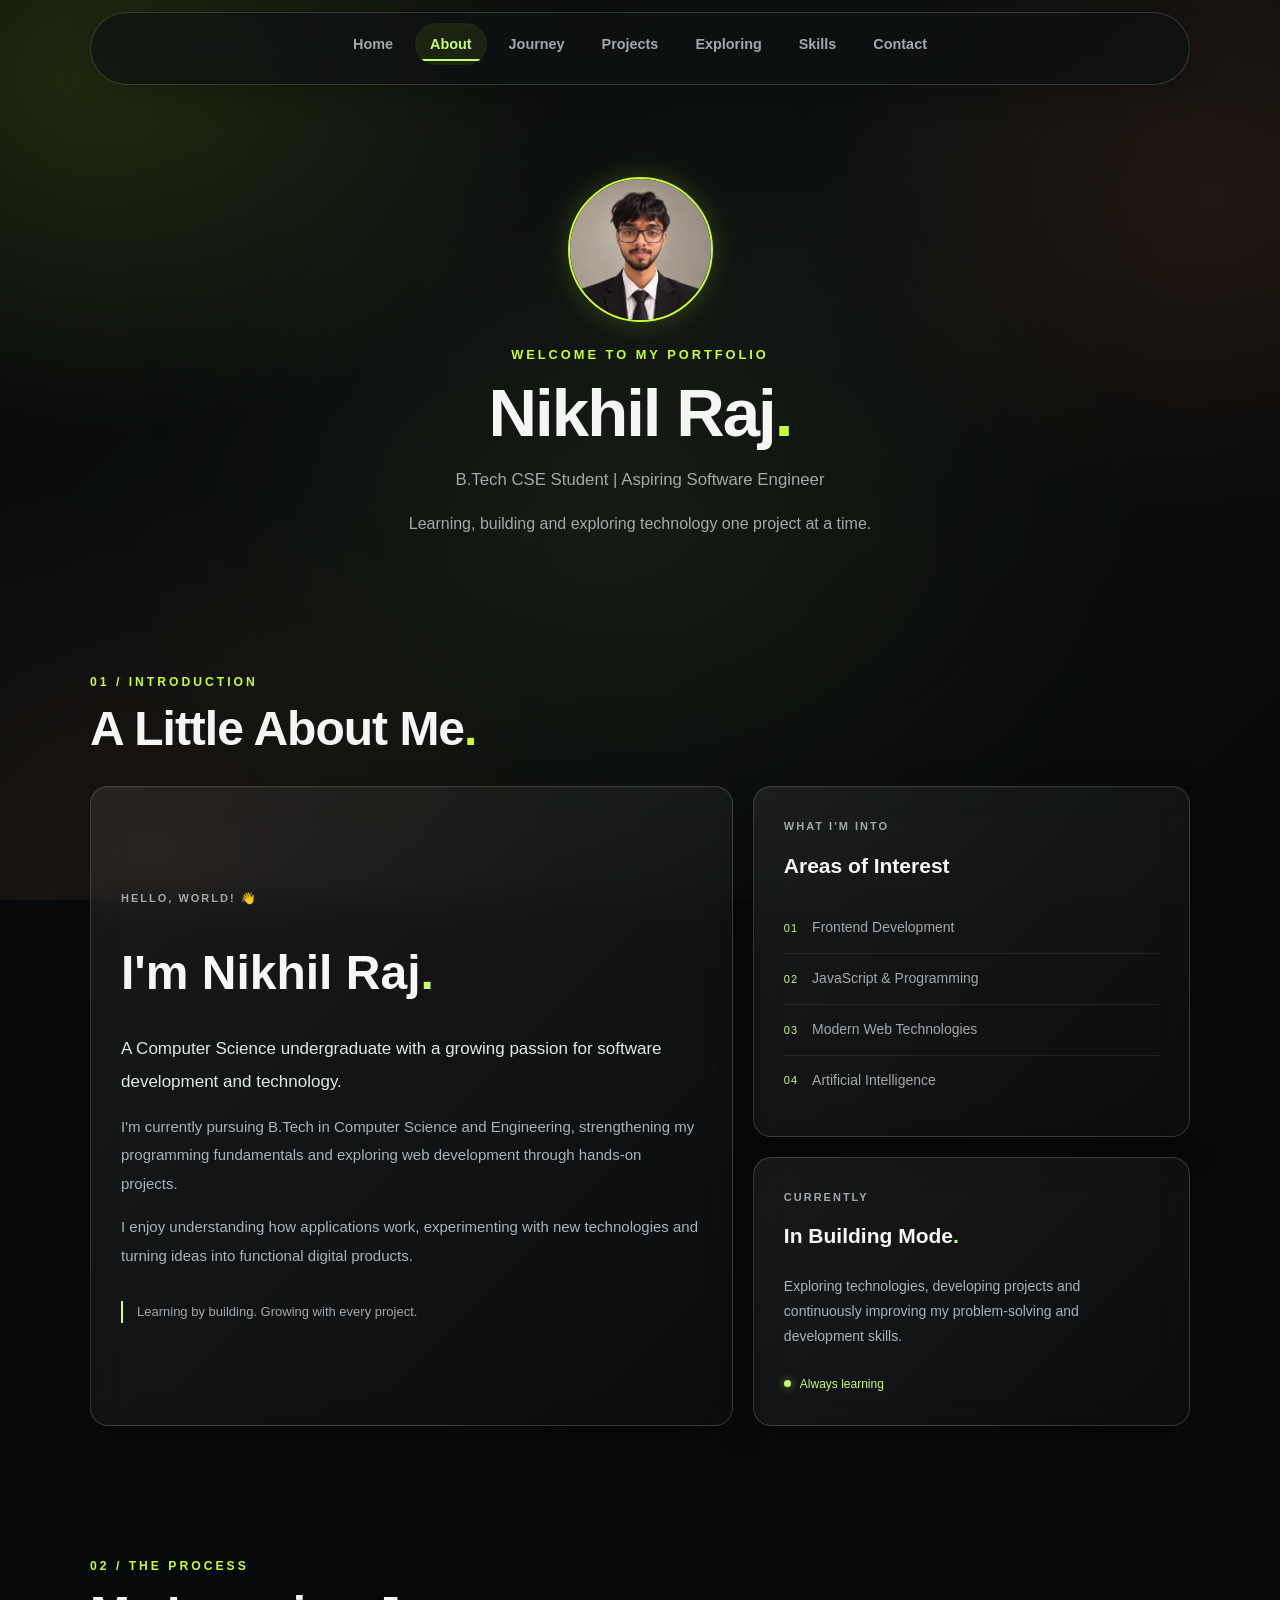
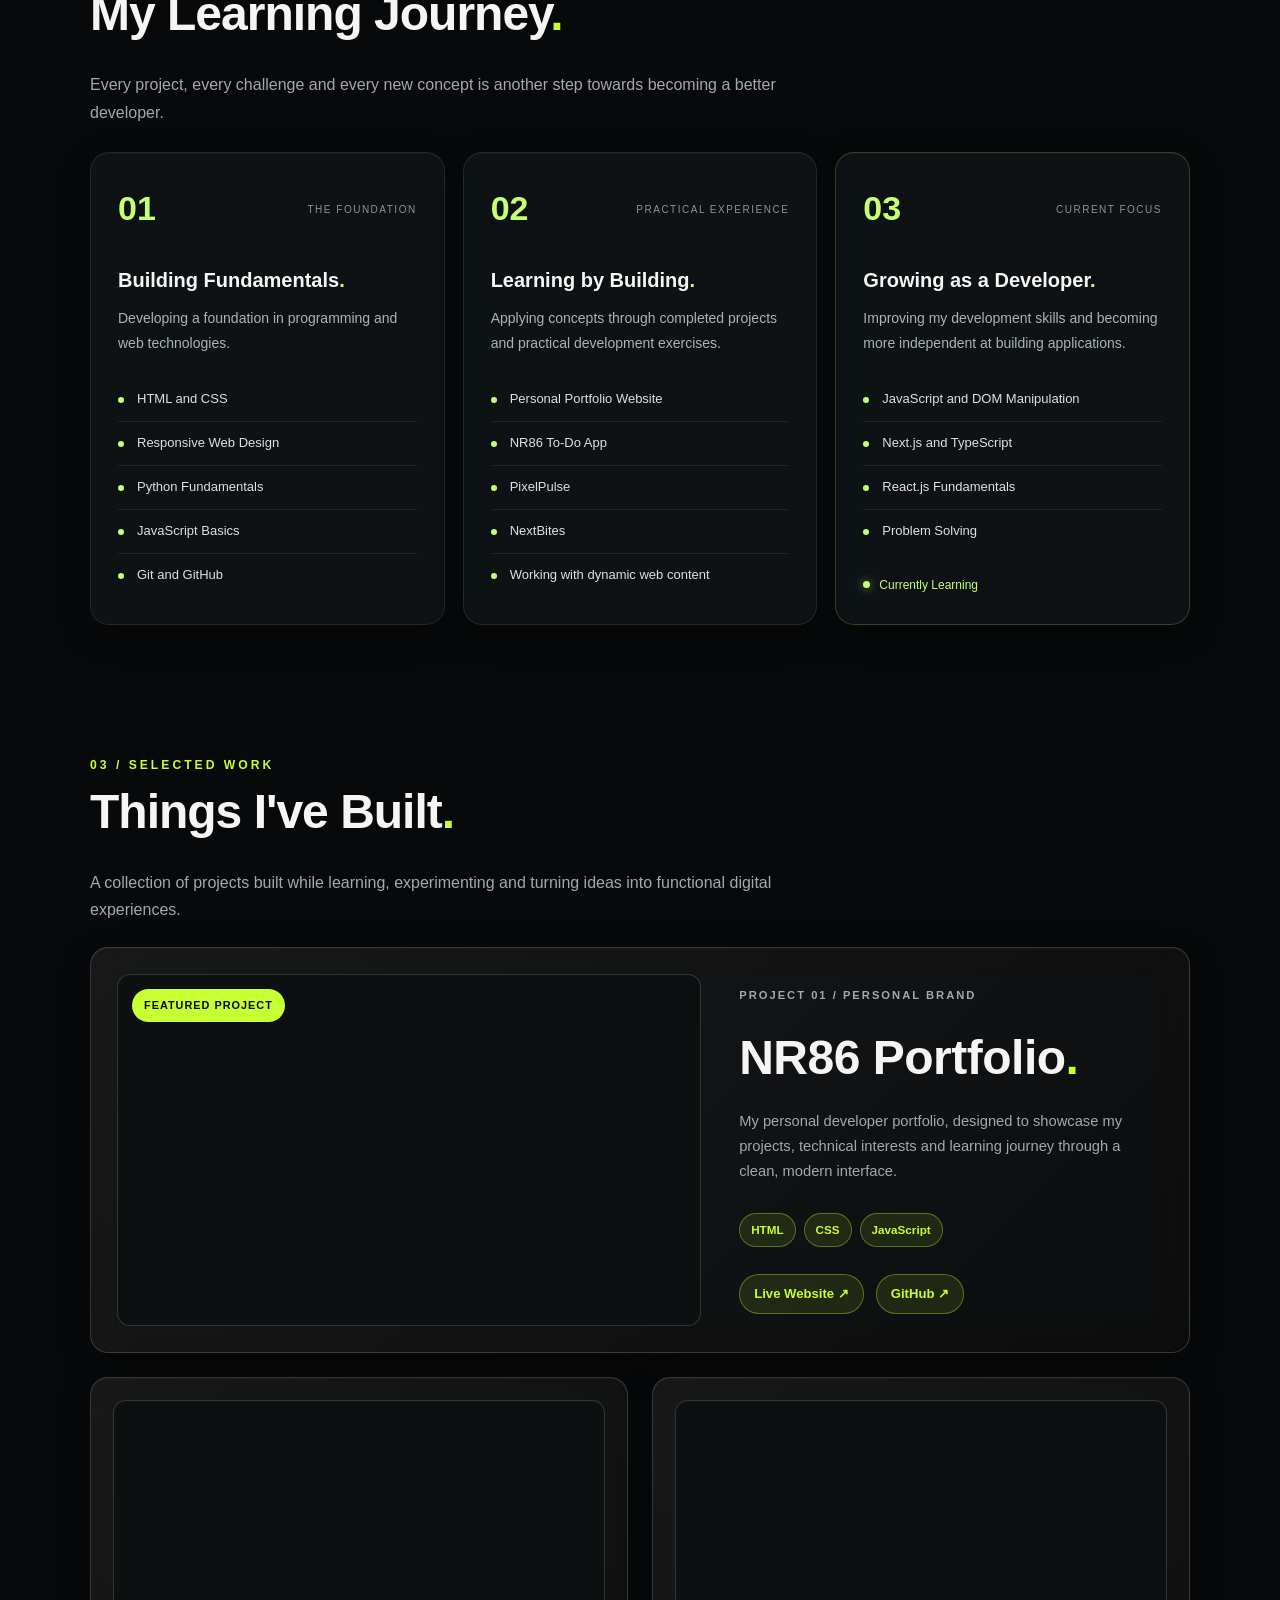
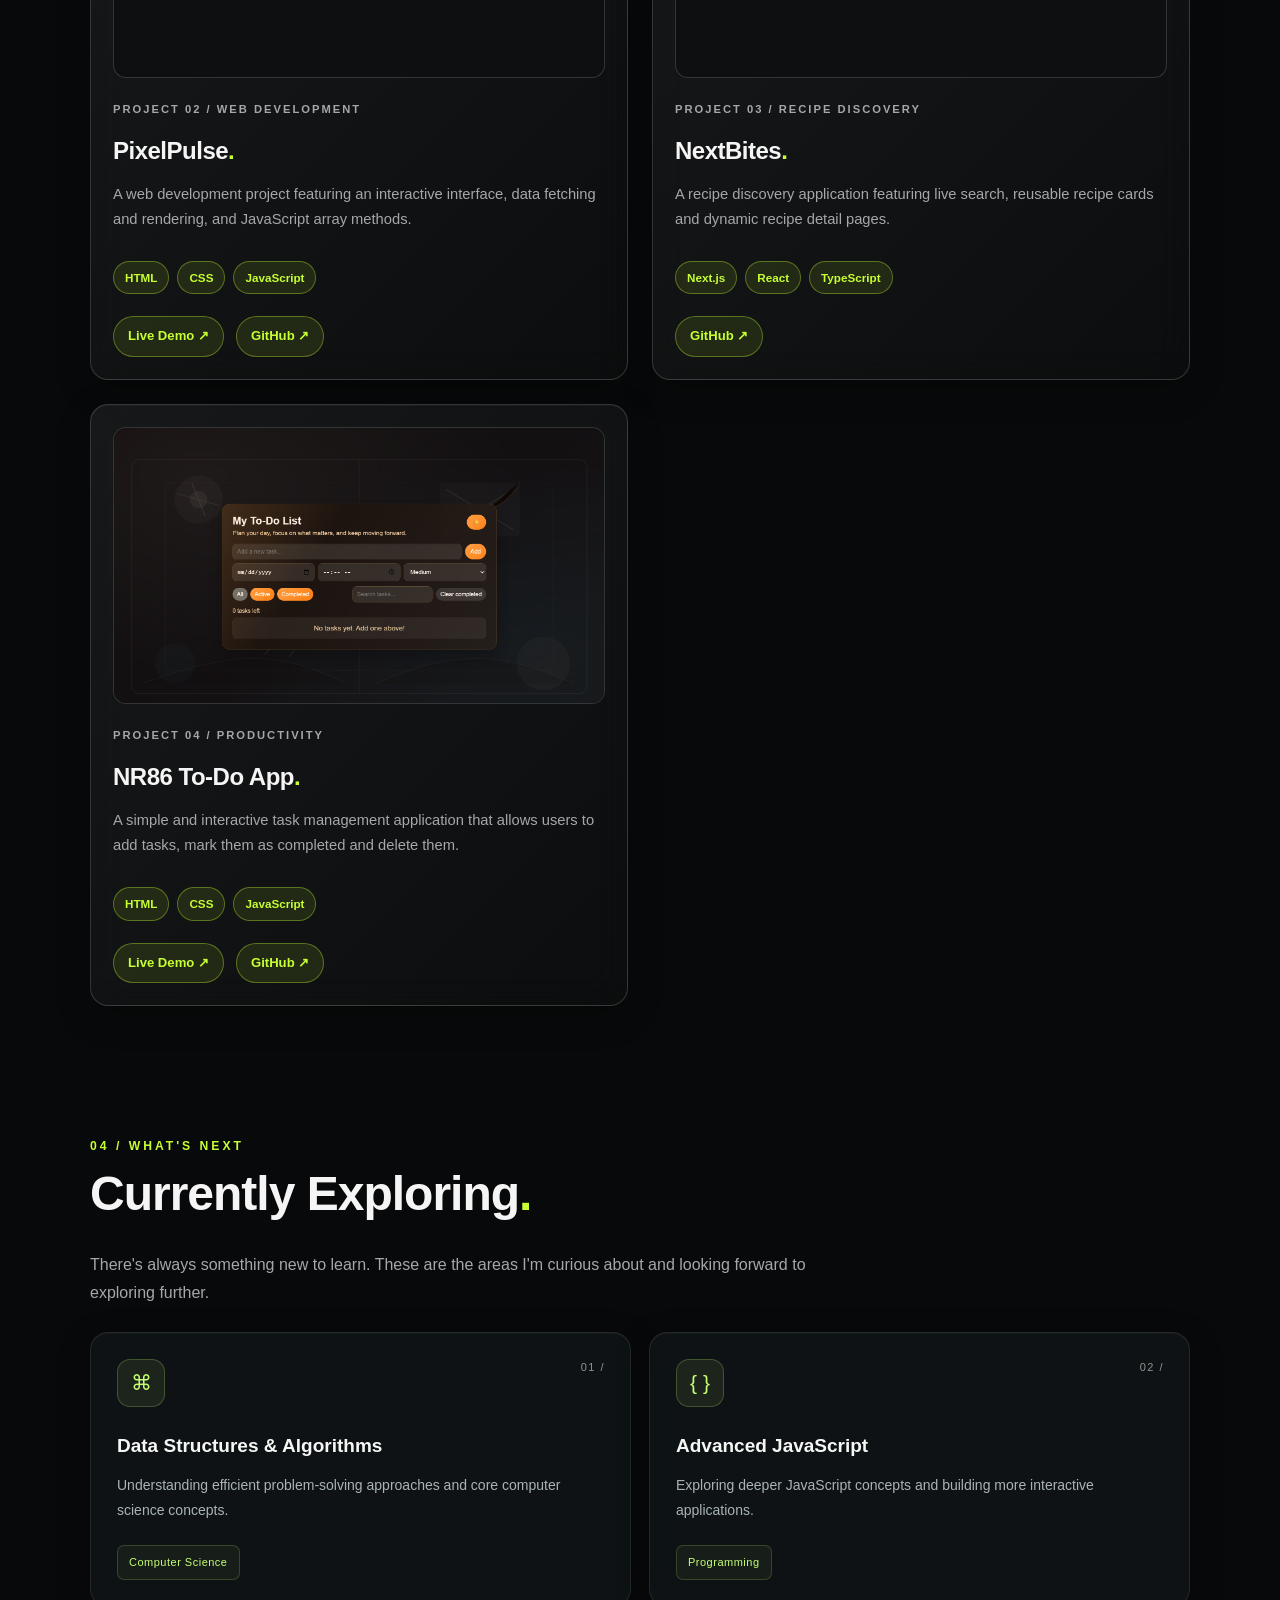
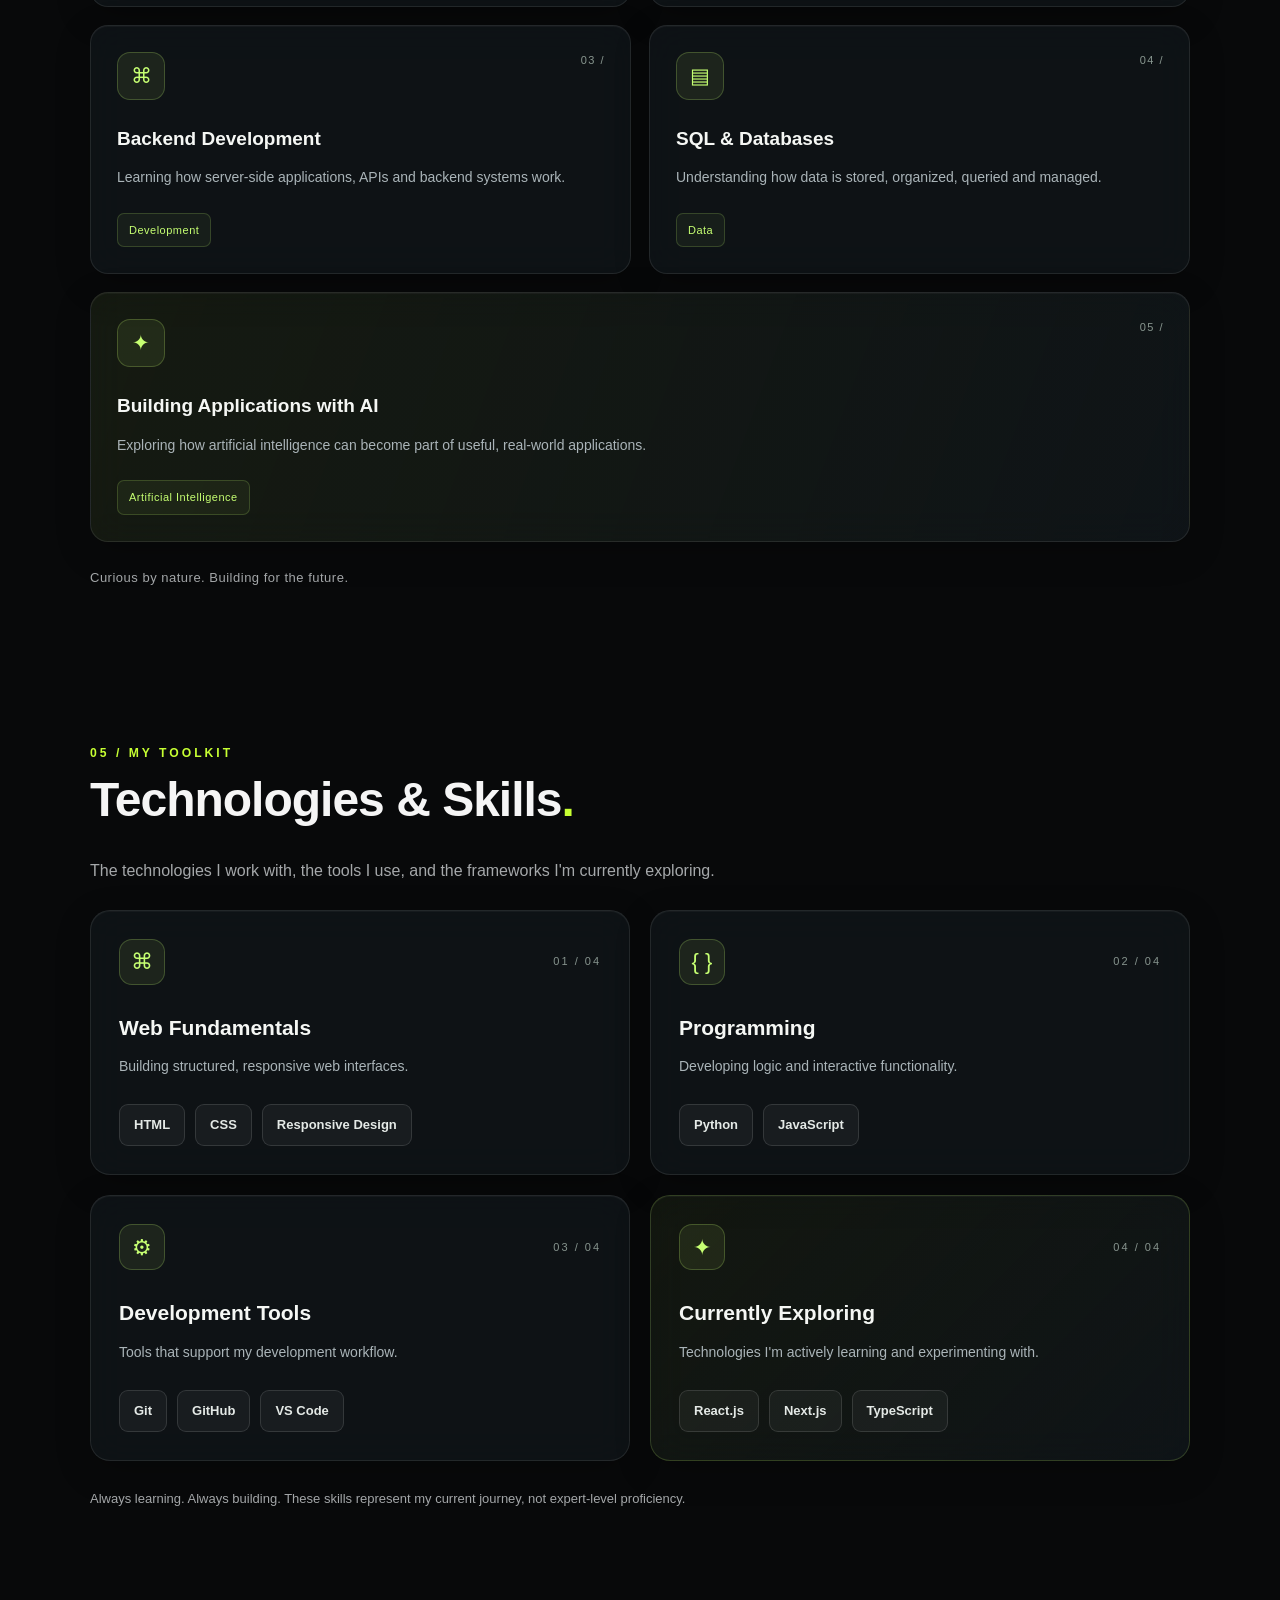
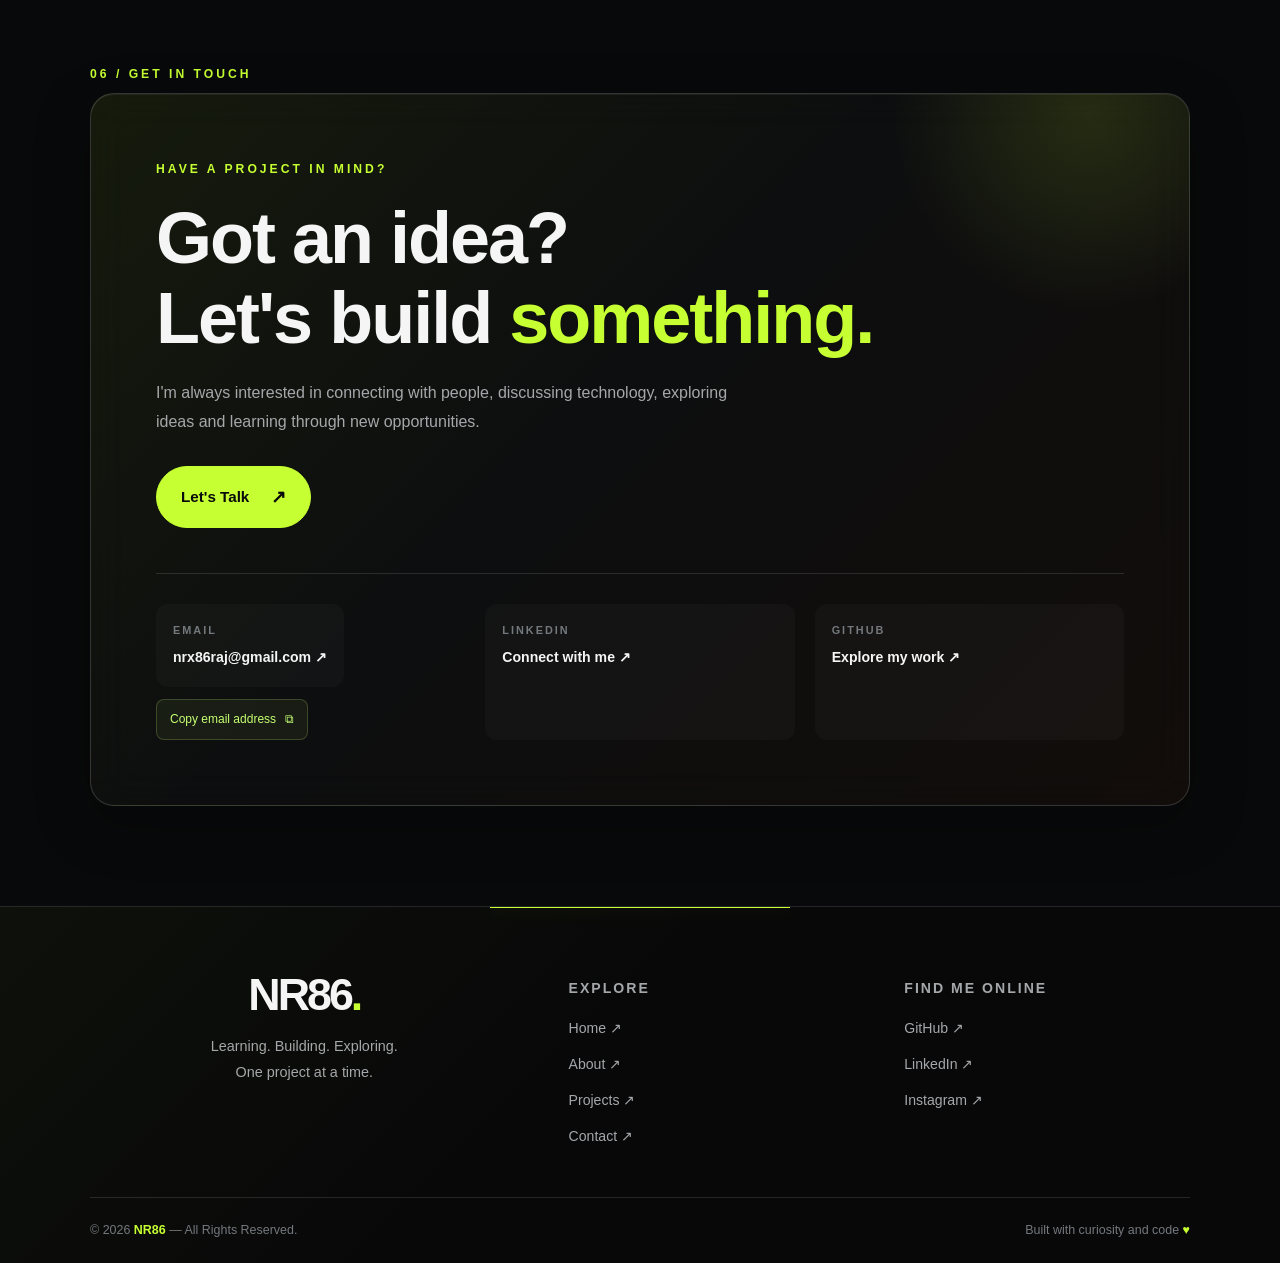
==== commit 9317c2d2: "Move portfolio files to repository root for GitHub Pages" ====
--- a/portfolio.html
+++ b/portfolio.html
@@ -3,22 +3,54 @@
 
 <head>
   <meta charset="UTF-8">
+
   <meta name="viewport" content="width=device-width, initial-scale=1.0">
 
+  <!-- SEO -->
+  <title>Nikhil Raj | Developer Portfolio — NR86</title>
+
   <meta name="description"
-    content="Explore Nikhil Raj's developer portfolio, projects, learning journey and technical interests.">
+    content="Explore Nikhil Raj's developer portfolio, featuring web development projects, Next.js applications, JavaScript experiments and his software development journey.">
 
   <meta name="author" content="Nikhil Raj">
 
-  <title>Nikhil Raj | Developer Portfolio</title>
-
+  <meta name="robots" content="index, follow">
+
+  <meta name="theme-color" content="#08090A">
+
+  <!-- Open Graph: Social Sharing -->
+  <meta property="og:type" content="website">
+
+  <meta property="og:title" content="Nikhil Raj | Developer Portfolio">
+
+  <meta property="og:description"
+    content="Learning, building and exploring technology through practical projects. Explore the work of NR86.">
+
+  <meta property="og:url" content="https://nrx86.github.io/NR86-portfolio/">
+
+  <!-- Twitter / X Sharing -->
+  <meta name="twitter:card" content="summary_large_image">
+
+  <meta name="twitter:title" content="Nikhil Raj | Developer Portfolio">
+
+  <meta name="twitter:description" content="Explore my projects and journey in software development.">
+
+  <!-- Stylesheet -->
   <link rel="stylesheet" href="style.css">
+
 </head>
 
+
 <body class="portfolio-page">
+
+  <!-- SCROLL PROGRESS INDICATOR -->
+  <div class="scroll-progress">
+    <div class="scroll-progress-bar" id="scrollProgressBar"></div>
+  </div>
 
   <!-- Navigation -->
   <nav class="main-nav" aria-label="Main navigation">
+
     <ul>
       <li><a href="index.html">Home</a></li>
       <li><a href="#about" class="active">About</a></li>
@@ -28,13 +60,14 @@
       <li><a href="#skills">Skills</a></li>
       <li><a href="#contact">Contact</a></li>
     </ul>
+
   </nav>
 
 
   <!-- Profile Header -->
   <header class="profile-header">
 
-    <img src="PFP.jpeg" alt="Portrait of Nikhil Raj">
+    <img src="Images/PFP.jpeg" alt="Portrait of Nikhil Raj">
 
     <p class="eyebrow">WELCOME TO MY PORTFOLIO</p>
 
@@ -54,58 +87,141 @@
 
   <main>
 
-    <!-- About Section -->
-    <section id="about" class="content-section">
+    <!-- =========================================
+       ABOUT — PERSONAL INTRODUCTION
+  ========================================= -->
+
+    <section id="about" class="content-section about-section">
 
       <p class="section-label">01 / INTRODUCTION</p>
 
-      <h2>About Me<span>.</span></h2>
-
-      <div class="card">
-
-        <p>Hey, I'm Nikhil Raj.</p>
-
-        <p>
-          I'm a Computer Science undergraduate pursuing
-          B.Tech in CSE, with a growing interest in
-          software development and technology.
-        </p>
-
-        <p>
-          I'm currently strengthening my programming
-          fundamentals and exploring web development
-          through practical projects.
-        </p>
-
-        <p>
-          I enjoy understanding how applications work,
-          experimenting with new technologies and
-          turning ideas into functional digital products.
-        </p>
-
-        <p>
-          My current interests include frontend development,
-          JavaScript, modern web technologies and
-          exploring the possibilities of AI.
-        </p>
+      <h2>A Little About Me<span>.</span></h2>
+
+      <div class="about-layout">
+
+        <!-- LEFT: INTRODUCTION -->
+
+        <div class="card about-main">
+
+          <p class="about-greeting">HELLO, WORLD! 👋</p>
+
+          <h3>
+            I'm Nikhil Raj<span>.</span>
+          </h3>
+
+          <p class="about-description">
+            A Computer Science undergraduate with a growing
+            passion for software development and technology.
+          </p>
+
+          <p>
+            I'm currently pursuing B.Tech in Computer Science
+            and Engineering, strengthening my programming
+            fundamentals and exploring web development
+            through hands-on projects.
+          </p>
+
+          <p>
+            I enjoy understanding how applications work,
+            experimenting with new technologies and turning
+            ideas into functional digital products.
+          </p>
+
+          <p class="about-signature">
+            Learning by building. Growing with every project.
+          </p>
+
+        </div>
+
+
+        <!-- RIGHT: INTERESTS -->
+
+        <div class="about-side">
+
+          <div class="card about-focus">
+
+            <p class="about-card-label">WHAT I'M INTO</p>
+
+            <h3>Areas of Interest</h3>
+
+            <ul class="about-interest-list">
+              <li>
+                <span>01</span>
+                <p>Frontend Development</p>
+              </li>
+
+              <li>
+                <span>02</span>
+                <p>JavaScript & Programming</p>
+              </li>
+
+              <li>
+                <span>03</span>
+                <p>Modern Web Technologies</p>
+              </li>
+
+              <li>
+                <span>04</span>
+                <p>Artificial Intelligence</p>
+              </li>
+            </ul>
+
+          </div>
+
+
+          <div class="card about-currently">
+
+            <p class="about-card-label">CURRENTLY</p>
+
+            <h3>In Building Mode<span>.</span></h3>
+
+            <p>
+              Exploring technologies, developing projects
+              and continuously improving my problem-solving
+              and development skills.
+            </p>
+
+            <span class="about-status">
+              <span class="status-dot"></span>
+              Always learning
+            </span>
+
+          </div>
+
+        </div>
 
       </div>
 
     </section>
 
 
-    <!-- Learning Journey -->
-    <section id="journey" class="content-section">
+    <!-- =========================================
+         LEARNING JOURNEY — DEVELOPER TIMELINE
+    ========================================= -->
+
+    <section id="journey" class="content-section journey-section">
 
       <p class="section-label">02 / THE PROCESS</p>
 
       <h2>My Learning Journey<span>.</span></h2>
 
-      <div class="card journey-card">
-
-        <div class="journey-group">
-
-          <h3>01. Building Fundamentals</h3>
+      <p class="journey-intro">
+        Every project, every challenge and every new concept
+        is another step towards becoming a better developer.
+      </p>
+
+      <div class="journey-timeline">
+
+        <!-- STAGE 01 -->
+
+        <article class="card journey-stage">
+
+          <div class="journey-stage-header">
+            <span class="journey-stage-number">01</span>
+            <span class="journey-stage-label">THE FOUNDATION</span>
+          </div>
+
+          <h3>Building Fundamentals<span>.</span></h3>
 
           <p>
             Developing a foundation in programming
@@ -120,31 +236,46 @@
             <li>Git and GitHub</li>
           </ul>
 
-        </div>
-
-
-        <div class="journey-group">
-
-          <h3>02. Learning by Building</h3>
+        </article>
+
+
+        <!-- STAGE 02 -->
+
+        <article class="card journey-stage">
+
+          <div class="journey-stage-header">
+            <span class="journey-stage-number">02</span>
+            <span class="journey-stage-label">PRACTICAL EXPERIENCE</span>
+          </div>
+
+          <h3>Learning by Building<span>.</span></h3>
 
           <p>
-            Applying concepts through small projects
-            and practical development exercises.
+            Applying concepts through completed
+            projects and practical development exercises.
           </p>
 
           <ul>
             <li>Personal Portfolio Website</li>
-            <li>PixelPulse Learning Project</li>
-            <li>NextBites Development</li>
+            <li>NR86 To-Do App</li>
+            <li>PixelPulse</li>
+            <li>NextBites</li>
             <li>Working with dynamic web content</li>
           </ul>
 
-        </div>
-
-
-        <div class="journey-group">
-
-          <h3>03. Current Focus</h3>
+        </article>
+
+
+        <!-- STAGE 03 -->
+
+        <article class="card journey-stage journey-current">
+
+          <div class="journey-stage-header">
+            <span class="journey-stage-number">03</span>
+            <span class="journey-stage-label">CURRENT FOCUS</span>
+          </div>
+
+          <h3>Growing as a Developer<span>.</span></h3>
 
           <p>
             Improving my development skills and
@@ -159,143 +290,210 @@
             <li>Problem Solving</li>
           </ul>
 
-        </div>
+          <span class="journey-active-status">
+            <span class="status-dot"></span>
+            Currently Learning
+          </span>
+
+        </article>
 
       </div>
 
     </section>
 
-
-    <!-- Projects -->
-    <section id="projects" class="content-section">
+    <!-- =====================================================
+       PROJECTS — PREMIUM SHOWCASE
+  ===================================================== -->
+
+    <section id="projects" class="content-section projects-section">
 
       <p class="section-label">03 / SELECTED WORK</p>
 
-      <h2>Projects<span>.</span></h2>
-
-      <p>
-        A collection of applications and websites I've built
-        while exploring software and web development.
+      <h2>Things I've Built<span>.</span></h2>
+
+      <p class="projects-intro">
+        A collection of projects built while learning,
+        experimenting and turning ideas into functional
+        digital experiences.
       </p>
 
       <div class="project-grid">
 
-        <!-- Project 01: Personal Portfolio -->
+        <!-- PROJECT 01 — NR86 PORTFOLIO -->
+
+        <article class="card project-card featured-project">
+
+          <div class="project-preview">
+
+            <img src="Images/NR86-Portfolio.png" alt="Screenshot of the NR86 personal developer portfolio"
+              class="project-image" loading="lazy" decoding="async">
+
+            <span class="preview-tag">FEATURED PROJECT</span>
+
+          </div>
+
+          <div class="project-content">
+
+            <p class="project-number">PROJECT 01 / PERSONAL BRAND</p>
+
+            <h3>NR86 Portfolio<span>.</span></h3>
+
+            <p>
+              My personal developer portfolio, designed to showcase
+              my projects, technical interests and learning journey
+              through a clean, modern interface.
+            </p>
+
+            <div class="project-tech">
+              <span>HTML</span>
+              <span>CSS</span>
+              <span>JavaScript</span>
+            </div>
+
+            <div class="project-links">
+
+              <a href="https://nrx86.github.io/NR86-portfolio/" target="_blank" rel="noopener noreferrer">
+                Live Website ↗
+              </a>
+
+              <a href="https://github.com/nrx86/NR86-portfolio" target="_blank" rel="noopener noreferrer">
+                GitHub ↗
+              </a>
+
+            </div>
+
+          </div>
+
+        </article>
+
+
+        <!-- PROJECT 02 — PIXELPULSE -->
+
         <article class="card project-card">
 
-          <p class="project-number">PROJECT 01</p>
-
-          <h3>NR86 Portfolio</h3>
-
-          <p>
-            My personal developer portfolio, designed to
-            introduce who I am, showcase my projects and
-            share my journey in technology.
-          </p>
-
-          <p class="tech-label">
-            HTML · CSS · JavaScript
-          </p>
-
-          <div class="project-links">
-
-            <a href="https://nrx86.github.io/NR86-portfolio/" target="_blank" rel="noopener noreferrer">
-              Live Website ↗
-            </a>
-
-            <a href="https://github.com/nrx86/NR86-portfolio" target="_blank" rel="noopener noreferrer">
-              GitHub ↗
-            </a>
-
-          </div>
-
-        </article>
-
-
-        <!-- Project 02: To-Do App -->
+          <div class="project-preview">
+
+            <img src="Images/LensLab.png" alt="Screenshot of the PixelPulse web application" class="project-image"
+              loading="lazy" decoding="async">
+
+          </div>
+
+          <div class="project-content">
+
+            <p class="project-number">PROJECT 02 / WEB DEVELOPMENT</p>
+
+            <h3>PixelPulse<span>.</span></h3>
+
+            <p>
+              A web development project featuring an interactive
+              interface, data fetching and rendering, and
+              JavaScript array methods.
+            </p>
+
+            <div class="project-tech">
+              <span>HTML</span>
+              <span>CSS</span>
+              <span>JavaScript</span>
+            </div>
+
+            <div class="project-links">
+
+              <a href="https://nrx86.github.io/PixelPulse/" target="_blank" rel="noopener noreferrer">
+                Live Demo ↗
+              </a>
+
+              <a href="https://github.com/nrx86/PixelPulse" target="_blank" rel="noopener noreferrer">
+                GitHub ↗
+              </a>
+
+            </div>
+
+          </div>
+
+        </article>
+
+
+        <!-- PROJECT 03 — NEXTBITES -->
+
         <article class="card project-card">
 
-          <p class="project-number">PROJECT 02</p>
-
-          <h3>NR86 To-Do App</h3>
-
-          <p>
-            A simple and interactive task management
-            application with a cricket-inspired visual design.
-            Users can add tasks, mark them as completed
-            and delete them.
-          </p>
-
-          <p class="tech-label">
-            HTML5 · CSS3 · JavaScript
-          </p>
-
-          <div class="project-links">
-
-            <a href="https://nr86-todo.netlify.app/" target="_blank" rel="noopener noreferrer">
-              Live Demo ↗
-            </a>
-
-            <a href="https://github.com/nrx86/To-Do-App" target="_blank" rel="noopener noreferrer">
-              GitHub ↗
-            </a>
-
-          </div>
-
-        </article>
-
-
-        <!-- Project 03: PixelPulse -->
+          <div class="project-preview">
+
+            <img src="Images/Nextbites.png" alt="Screenshot of the NextBites recipe discovery application"
+              class="project-image" loading="lazy" decoding="async">
+
+          </div>
+
+          <div class="project-content">
+
+            <p class="project-number">PROJECT 03 / RECIPE DISCOVERY</p>
+
+            <h3>NextBites<span>.</span></h3>
+
+            <p>
+              A recipe discovery application featuring live search,
+              reusable recipe cards and dynamic recipe detail pages.
+            </p>
+
+            <div class="project-tech">
+              <span>Next.js</span>
+              <span>React</span>
+              <span>TypeScript</span>
+            </div>
+
+            <div class="project-links">
+
+              <a href="https://github.com/nrx86/nextbites" target="_blank" rel="noopener noreferrer">
+                GitHub ↗
+              </a>
+
+            </div>
+
+          </div>
+
+        </article>
+
+
+        <!-- PROJECT 04 — NR86 TO-DO APP -->
+
         <article class="card project-card">
 
-          <p class="project-number">PROJECT 03</p>
-
-          <h3>PixelPulse</h3>
-
-          <p>
-            A web development project focused on building
-            a structured interface, fetching and rendering
-            data, and working with JavaScript array methods.
-          </p>
-
-          <p class="tech-label">
-            HTML · CSS · JavaScript
-          </p>
-
-          <div class="project-links">
-
-            <a href="https://nrx86.github.io/PixelPulse/" target="_blank" rel="noopener noreferrer">
-              Live Demo ↗
-            </a>
-
-          </div>
-
-        </article>
-
-
-        <!-- Project 04: NextBites -->
-        <article class="card project-card">
-
-          <p class="project-number">PROJECT 04</p>
-
-          <h3>NextBites</h3>
-
-          <p>
-            A recipe discovery application featuring
-            live search and dynamic recipe detail pages.
-            Built with reusable components and modern
-            frontend technologies.
-          </p>
-
-          <p class="tech-label">
-            Next.js · TypeScript · React
-          </p>
-
-          <div class="project-links">
-
-            <a href="https://github.com/nrx86/nextbites" target="_blank" rel="noopener noreferrer">
-              GitHub ↗
-            </a>
+          <div class="project-preview">
+
+            <img src="Images/To-Do App.png" alt="Screenshot of the NR86 To-Do application" class="project-image"
+              loading="lazy" decoding="async">
+
+          </div>
+
+          <div class="project-content">
+
+            <p class="project-number">PROJECT 04 / PRODUCTIVITY</p>
+
+            <h3>NR86 To-Do App<span>.</span></h3>
+
+            <p>
+              A simple and interactive task management application
+              that allows users to add tasks, mark them as completed
+              and delete them.
+            </p>
+
+            <div class="project-tech">
+              <span>HTML</span>
+              <span>CSS</span>
+              <span>JavaScript</span>
+            </div>
+
+            <div class="project-links">
+
+              <a href="https://nr86-todo.netlify.app/" target="_blank" rel="noopener noreferrer">
+                Live Demo ↗
+              </a>
+
+              <a href="https://github.com/nrx86/To-Do-App" target="_blank" rel="noopener noreferrer">
+                GitHub ↗
+              </a>
+
+            </div>
 
           </div>
 
@@ -305,46 +503,113 @@
 
     </section>
 
-    <!-- Current Exploration -->
-    <section id="exploring" class="content-section">
+
+    <!-- =========================================
+         EXPLORING — FUTURE ROADMAP
+    ========================================= -->
+
+    <section id="exploring" class="content-section exploring-section">
 
       <p class="section-label">04 / WHAT'S NEXT</p>
 
       <h2>Currently Exploring<span>.</span></h2>
 
-      <div class="card">
-
-        <p>
-          Beyond my current projects, I'm interested
-          in developing a stronger understanding of:
-        </p>
-
-        <ul class="future-list">
-          <li>Data Structures and Algorithms</li>
-          <li>Advanced JavaScript</li>
-          <li>Backend Development</li>
-          <li>SQL and Database Fundamentals</li>
-          <li>Building applications with AI</li>
-        </ul>
+      <p class="exploring-intro">
+        There's always something new to learn.
+        These are the areas I'm curious about and
+        looking forward to exploring further.
+      </p>
+
+      <div class="exploring-grid">
+
+        <!-- 01 -->
+
+        <article class="card exploring-card">
+          <span class="exploring-number">01 /</span>
+          <div class="exploring-icon">⌘</div>
+          <h3>Data Structures & Algorithms</h3>
+          <p>Understanding efficient problem-solving approaches and core computer science concepts.</p>
+          <span class="exploring-tag">Computer Science</span>
+        </article>
+
+        <!-- 02 -->
+
+        <article class="card exploring-card">
+          <span class="exploring-number">02 /</span>
+          <div class="exploring-icon">{ }</div>
+          <h3>Advanced JavaScript</h3>
+          <p>Exploring deeper JavaScript concepts and building more interactive applications.</p>
+          <span class="exploring-tag">Programming</span>
+        </article>
+
+        <!-- 03 -->
+
+        <article class="card exploring-card">
+          <span class="exploring-number">03 /</span>
+          <div class="exploring-icon">⌘</div>
+          <h3>Backend Development</h3>
+          <p>Learning how server-side applications, APIs and backend systems work.</p>
+          <span class="exploring-tag">Development</span>
+        </article>
+
+        <!-- 04 -->
+
+        <article class="card exploring-card">
+          <span class="exploring-number">04 /</span>
+          <div class="exploring-icon">▤</div>
+          <h3>SQL & Databases</h3>
+          <p>Understanding how data is stored, organized, queried and managed.</p>
+          <span class="exploring-tag">Data</span>
+        </article>
+
+        <!-- 05 -->
+
+        <article class="card exploring-card exploring-featured">
+          <span class="exploring-number">05 /</span>
+          <div class="exploring-icon">✦</div>
+          <h3>Building Applications with AI</h3>
+          <p>Exploring how artificial intelligence can become part of useful, real-world applications.</p>
+          <span class="exploring-tag">Artificial Intelligence</span>
+        </article>
 
       </div>
 
+      <p class="exploring-footer">
+        Curious by nature. Building for the future.
+      </p>
+
     </section>
 
 
-    <!-- Skills -->
-    <section id="skills" class="content-section">
+    <!-- =========================================
+         SKILLS — PREMIUM TOOLKIT
+    ========================================= -->
+
+    <section id="skills" class="content-section skills-section">
 
       <p class="section-label">05 / MY TOOLKIT</p>
 
       <h2>Technologies & Skills<span>.</span></h2>
 
-      <div class="card journey-card">
-
-
-        <div class="journey-group">
+      <p class="skills-intro">
+        The technologies I work with, the tools I use,
+        and the frameworks I'm currently exploring.
+      </p>
+
+      <div class="skills-grid">
+
+        <!-- WEB FUNDAMENTALS -->
+
+        <article class="card skill-category">
+
+          <div class="skill-category-header">
+            <span class="skill-category-icon" aria-hidden="true">⌘</span>
+            <span class="skill-category-number">01 / 04</span>
+          </div>
 
           <h3>Web Fundamentals</h3>
+
+          <p>Building structured, responsive web interfaces.</p>
 
           <div class="skills">
             <span class="skill">HTML</span>
@@ -352,24 +617,40 @@
             <span class="skill">Responsive Design</span>
           </div>
 
-        </div>
-
-
-        <div class="journey-group">
+        </article>
+
+        <!-- PROGRAMMING -->
+
+        <article class="card skill-category">
+
+          <div class="skill-category-header">
+            <span class="skill-category-icon" aria-hidden="true">{ }</span>
+            <span class="skill-category-number">02 / 04</span>
+          </div>
 
           <h3>Programming</h3>
+
+          <p>Developing logic and interactive functionality.</p>
 
           <div class="skills">
             <span class="skill">Python</span>
             <span class="skill">JavaScript</span>
           </div>
 
-        </div>
-
-
-        <div class="journey-group">
+        </article>
+
+        <!-- DEVELOPMENT TOOLS -->
+
+        <article class="card skill-category">
+
+          <div class="skill-category-header">
+            <span class="skill-category-icon" aria-hidden="true">⚙</span>
+            <span class="skill-category-number">03 / 04</span>
+          </div>
 
           <h3>Development Tools</h3>
+
+          <p>Tools that support my development workflow.</p>
 
           <div class="skills">
             <span class="skill">Git</span>
@@ -377,12 +658,20 @@
             <span class="skill">VS Code</span>
           </div>
 
-        </div>
-
-
-        <div class="journey-group">
+        </article>
+
+        <!-- CURRENTLY EXPLORING -->
+
+        <article class="card skill-category exploring-category">
+
+          <div class="skill-category-header">
+            <span class="skill-category-icon" aria-hidden="true">✦</span>
+            <span class="skill-category-number">04 / 04</span>
+          </div>
 
           <h3>Currently Exploring</h3>
+
+          <p>Technologies I'm actively learning and experimenting with.</p>
 
           <div class="skills">
             <span class="skill">React.js</span>
@@ -390,85 +679,179 @@
             <span class="skill">TypeScript</span>
           </div>
 
-        </div>
+        </article>
 
       </div>
 
-      <p>
-        I'm continuously learning and improving.
-        This list reflects my current learning journey,
+      <p class="skills-note">
+        Always learning. Always building.
+        These skills represent my current journey,
         not expert-level proficiency.
       </p>
 
     </section>
 
-
-    <!-- Contact -->
-    <section id="contact" class="content-section">
+    <!-- =====================================================
+     CONTACT — PREMIUM CLOSING SECTION
+===================================================== -->
+
+    <section id="contact" class="content-section contact-section">
 
       <p class="section-label">06 / GET IN TOUCH</p>
 
-      <h2>Let's Connect<span>.</span></h2>
-
-      <div class="card contact-card">
+      <div class="contact-panel">
+
+        <!-- MAIN CONTENT -->
+
+        <div class="contact-content">
+
+          <p class="contact-eyebrow">HAVE A PROJECT IN MIND?</p>
+
+          <h2>
+            Got an idea?<br>
+            Let's build <span>something.</span>
+          </h2>
+
+          <p class="contact-description">
+            I'm always interested in connecting with people,
+            discussing technology, exploring ideas and learning
+            through new opportunities.
+          </p>
+
+          <a href="mailto:nrx86raj@gmail.com?subject=Let's%20Connect" class="contact-cta">
+            Let's Talk <span>↗</span>
+          </a>
+
+        </div>
+
+
+        <div class="contact-divider"></div>
+
+
+        <!-- SOCIAL LINKS -->
+
+        <div class="contact-socials">
+
+          <!-- EMAIL -->
+
+          <div class="contact-social-item">
+
+            <a href="mailto:nrx86raj@gmail.com" class="contact-social-link">
+              <span class="social-label">EMAIL</span>
+              <span class="social-value">nrx86raj@gmail.com ↗</span>
+            </a>
+
+            <button type="button" class="copy-email-btn" id="copyEmailBtn">
+              Copy email address <span>⧉</span>
+            </button>
+
+          </div>
+
+
+          <!-- LINKEDIN -->
+
+          <a href="https://www.linkedin.com/in/nrx86" target="_blank" rel="noopener noreferrer"
+            class="contact-social-link">
+            <span class="social-label">LINKEDIN</span>
+            <span class="social-value">Connect with me ↗</span>
+          </a>
+
+
+          <!-- GITHUB -->
+
+          <a href="https://github.com/nrx86" target="_blank" rel="noopener noreferrer" class="contact-social-link">
+            <span class="social-label">GITHUB</span>
+            <span class="social-value">Explore my work ↗</span>
+          </a>
+
+        </div>
+
+      </div>
+
+    </section>
+
+
+  </main>
+
+
+  <!-- =====================================================
+       NR86 — SIGNATURE FOOTER
+  ===================================================== -->
+
+  <footer class="portfolio-footer">
+
+    <div class="footer-main">
+
+      <!-- Brand -->
+      <div class="footer-brand">
+
+        <a href="index.html" class="footer-logo">
+          NR86<span>.</span>
+        </a>
 
         <p>
-          Interested in connecting, discussing technology
-          or checking out my work? Feel free to reach out.
+          Learning. Building. Exploring.<br>
+          One project at a time.
         </p>
 
-        <p>
-          <strong>Email</strong>
-
-          <a href="mailto:nrx86raj@gmail.com">
-            nrx86raj@gmail.com
-          </a>
-        </p>
-
-        <p>
-          <strong>LinkedIn</strong>
-
-          <a href="https://www.linkedin.com/in/nrx86" target="_blank" rel="noopener noreferrer">
-            Connect on LinkedIn ↗
-          </a>
-        </p>
-
-        <p>
-          <strong>GitHub</strong>
-
-          <a href="https://github.com/nrx86" target="_blank" rel="noopener noreferrer">
-            Explore my repositories ↗
-          </a>
-        </p>
-
       </div>
 
-    </section>
-
-  </main>
-
-
-  <!-- Footer -->
-  <footer class="portfolio-footer">
-
-    <p>© 2026 Nikhil Raj | All Rights Reserved.</p>
-
-    <p>Built with curiosity and code.</p>
-
-    <div class="socials">
-
-      <a href="https://github.com/nrx86" target="_blank" rel="noopener noreferrer">
-        GitHub ↗
-      </a>
-
-      <a href="https://www.linkedin.com/in/nrx86" target="_blank" rel="noopener noreferrer">
-        LinkedIn ↗
-      </a>
+
+      <!-- Quick Navigation -->
+      <div class="footer-navigation">
+
+        <p class="footer-heading">EXPLORE</p>
+
+        <a href="index.html">Home ↗</a>
+        <a href="#about">About ↗</a>
+        <a href="#projects">Projects ↗</a>
+        <a href="#contact">Contact ↗</a>
+
+      </div>
+
+
+      <!-- Social Links -->
+      <div class="footer-social">
+
+        <p class="footer-heading">FIND ME ONLINE</p>
+
+        <a href="https://github.com/nrx86" target="_blank" rel="noopener noreferrer">
+          GitHub ↗
+        </a>
+
+        <a href="https://www.linkedin.com/in/nrx86" target="_blank" rel="noopener noreferrer">
+          LinkedIn ↗
+        </a>
+
+        <a href="https://www.instagram.com/nrx_86" target="_blank" rel="noopener noreferrer">
+          Instagram ↗
+        </a>
+
+      </div>
 
     </div>
 
+
+    <!-- Footer Bottom -->
+    <div class="footer-bottom">
+
+      <p>
+        © 2026 <span>NR86</span> — All Rights Reserved.
+      </p>
+
+      <p>
+        Built with curiosity and code <span>♥</span>
+      </p>
+
+    </div>
+
   </footer>
 
+
+  <!-- Back To Top Button -->
+  <button class="back-to-top" id="backToTop" type="button" aria-label="Back to top" title="Back to top">
+    ↑
+  </button>
 
   <!-- Active Navigation Script -->
   <script>
@@ -515,6 +898,140 @@
     window.addEventListener("load", updateActiveLink);
 
   </script>
+  <!-- Scroll Reveal Animation -->
+  <script>
+
+    // Enable reveal animations
+    document.body.classList.add("js-reveal-enabled");
+
+    // Select elements to animate
+    const revealElements = document.querySelectorAll(
+      ".content-section, .project-card, .profile-header"
+    );
+
+    // Add reveal class
+    revealElements.forEach(element => {
+      element.classList.add("reveal");
+    });
+
+    // Check browser support
+    if ("IntersectionObserver" in window) {
+
+      const revealObserver = new IntersectionObserver(
+        (entries, observer) => {
+
+          entries.forEach(entry => {
+
+            if (entry.isIntersecting) {
+
+              entry.target.classList.add("is-visible");
+
+              observer.unobserve(entry.target);
+
+            }
+
+          });
+
+        },
+        {
+          threshold: 0.12,
+          rootMargin: "0px 0px -40px 0px"
+        }
+      );
+
+      revealElements.forEach(element => {
+        revealObserver.observe(element);
+      });
+
+    } else {
+
+      // Fallback for older browsers
+      revealElements.forEach(element => {
+        element.classList.add("is-visible");
+      });
+
+    }
+
+  </script>
+
+  <!-- Back To Top Functionality -->
+  <script>
+
+    const backToTopButton = document.getElementById("backToTop");
+
+    // Show or hide button based on scroll position
+    window.addEventListener("scroll", () => {
+
+      if (window.scrollY > 400) {
+        backToTopButton.classList.add("visible");
+      } else {
+        backToTopButton.classList.remove("visible");
+      }
+
+    }, { passive: true });
+
+
+    // Scroll to the top when clicked
+    backToTopButton.addEventListener("click", () => {
+
+      const reduceMotion = window.matchMedia(
+        "(prefers-reduced-motion: reduce)"
+      ).matches;
+
+      window.scrollTo({
+        top: 0,
+        behavior: reduceMotion ? "instant" : "smooth"
+      });
+
+    });
+
+
+    // COPY EMAIL TO CLIPBOARD
+
+    const copyEmailBtn = document.getElementById("copyEmailBtn");
+
+    if (copyEmailBtn) {
+      copyEmailBtn.addEventListener("click", async () => {
+
+        try {
+          await navigator.clipboard.writeText("nrx86raj@gmail.com");
+
+          copyEmailBtn.innerHTML = "Email copied ✓";
+
+          setTimeout(() => {
+            copyEmailBtn.innerHTML =
+              'Copy email address <span>⧉</span>';
+          }, 2000);
+
+        } catch (error) {
+          copyEmailBtn.textContent = "Copy unavailable";
+        }
+
+      });
+    }
+
+
+    // SCROLL PROGRESS INDICATOR
+
+    const progressBar = document.getElementById("scrollProgressBar");
+
+    if (progressBar) {
+      window.addEventListener("scroll", () => {
+        const scrollableHeight =
+          document.documentElement.scrollHeight - window.innerHeight;
+
+        const progress =
+          scrollableHeight > 0
+            ? (window.scrollY / scrollableHeight) * 100
+            : 0;
+
+        progressBar.style.width = `${progress}%`;
+      }, { passive: true });
+    }
+
+
+  </script>
+
 
 </body>
 
--- a/style.css
+++ b/style.css
@@ -1,39 +1,52 @@
-/* ==========================================
-   NIKHIL RAJ — DEVELOPER PORTFOLIO
-   PREMIUM DARK DEVELOPER DESIGN
-   BLACK / WHITE / LIME GREEN
-========================================== */
-
-
-/* ==========================================
-   1. DESIGN VARIABLES
-========================================== */
+/* =====================================================
+   NR86 — NIKHIL RAJ
+   PREMIUM DARK DEVELOPER PORTFOLIO
+   GLASSMORPHISM EDITION
+   BLACK / WHITE / LIME / SUBTLE ORANGE
+===================================================== */
+
+
+/* =====================================================
+   01. DESIGN SYSTEM
+===================================================== */
 
 :root {
-    --black: #0B0B0C;
-    --white: #F5F5F2;
+    --black: #08090A;
+    --black-soft: #0D0F10;
+
+    --surface: rgba(255, 255, 255, 0.045);
+    --surface-hover: rgba(255, 255, 255, 0.075);
+
+    --white: #F5F5F5;
+    --grey: #A5A8AA;
+    --muted: #74797D;
+
     --lime: #C6FF32;
-
-    --grey: #A6A6A6;
-    --dark-grey: #171719;
-    --surface: #111315;
-    --surface-light: #191B1E;
+    --lime-soft: rgba(198, 255, 50, 0.10);
+    --lime-glow: rgba(198, 255, 50, 0.18);
+
+    --orange: #FF782E;
+    --orange-soft: rgba(255, 120, 46, 0.10);
 
     --border: rgba(255, 255, 255, 0.12);
+    --glass-border: rgba(255, 255, 255, 0.16);
     --lime-border: rgba(198, 255, 50, 0.35);
+
+    --glass-bg: rgba(18, 20, 22, 0.65);
+    --glass-blur: 18px;
 
     --font: "Segoe UI", Arial, sans-serif;
 
     --container: 1100px;
     --radius: 18px;
 
-    --transition: 0.25s ease;
-}
-
-
-/* ==========================================
-   2. GLOBAL RESET
-========================================== */
+    --transition: 0.3s ease;
+}
+
+
+/* =====================================================
+   02. GLOBAL RESET
+===================================================== */
 
 * {
     margin: 0;
@@ -43,7 +56,7 @@
 
 html {
     scroll-behavior: smooth;
-    scroll-padding-top: 105px;
+    scroll-padding-top: 110px;
 }
 
 body {
@@ -68,20 +81,34 @@
     max-width: 100%;
 }
 
-button,
-a {
-    -webkit-tap-highlight-color: transparent;
-}
-
 ::selection {
     background: var(--lime);
     color: var(--black);
 }
 
 
-/* ==========================================
-   3. COMMON NAVIGATION
-========================================== */
+/* =====================================================
+   03. GLASS EFFECT — REUSABLE
+===================================================== */
+
+.glass-effect {
+    background: var(--glass-bg);
+
+    border: 1px solid var(--glass-border);
+    border-radius: var(--radius);
+
+    backdrop-filter: blur(var(--glass-blur));
+    -webkit-backdrop-filter: blur(var(--glass-blur));
+
+    box-shadow:
+        0 8px 32px rgba(0, 0, 0, 0.25),
+        inset 0 1px 0 rgba(255, 255, 255, 0.04);
+}
+
+
+/* =====================================================
+   04. NAVIGATION
+===================================================== */
 
 .main-nav {
     position: sticky;
@@ -92,19 +119,21 @@
     min-height: 66px;
 
     margin: 12px auto;
-    padding: 10px 20px;
+    padding: 10px 18px;
 
     display: flex;
     align-items: center;
     justify-content: center;
 
-    background: rgba(11, 11, 12, 0.88);
-
-    border: 1px solid var(--border);
+    background: rgba(15, 17, 18, 0.72);
+
+    border: 1px solid var(--glass-border);
     border-radius: 50px;
 
-    backdrop-filter: blur(18px);
-    -webkit-backdrop-filter: blur(18px);
+    backdrop-filter: blur(22px);
+    -webkit-backdrop-filter: blur(22px);
+
+    box-shadow: 0 8px 30px rgba(0, 0, 0, 0.22);
 }
 
 .main-nav ul {
@@ -119,7 +148,6 @@
 
 .main-nav a {
     display: inline-block;
-
     padding: 9px 15px;
 
     color: var(--grey);
@@ -127,75 +155,69 @@
     font-weight: 600;
 
     border-radius: 30px;
-
     transition: var(--transition);
 }
 
 .main-nav a:hover,
 .main-nav a.active {
     color: var(--lime);
-    background: rgba(198, 255, 50, 0.09);
-}
-
-
-/* ==========================================
-   4. COMMON FOOTER
-========================================== */
-
-.home-footer,
-.portfolio-footer {
-    padding: 28px 20px;
-
-    text-align: center;
-
-    background: var(--black);
-    border-top: 1px solid var(--border);
-}
-
-.home-footer p,
-.portfolio-footer p {
-    margin: 5px 0;
-
-    color: var(--grey);
-    font-size: 0.88rem;
-}
-
-
-/* ==========================================
-   5. HOME PAGE
-   index.html
-========================================== */
+    background: var(--lime-soft);
+    box-shadow: inset 0 0 12px rgba(198, 255, 50, 0.04);
+}
+
+
+/* =====================================================
+   05. HOMEPAGE
+===================================================== */
 
 .home-page {
     background: var(--black);
     color: var(--white);
 }
 
+.home-page main {
+    width: 100%;
+}
+
 .home-page .hero {
+    position: relative;
+    isolation: isolate;
+
     width: min(96%, 1400px);
     min-height: calc(100vh - 120px);
 
     margin: 0 auto;
+    padding: 75px 20px;
 
     display: flex;
     flex-direction: column;
     justify-content: center;
     align-items: center;
 
-    padding: 75px 20px;
-
     text-align: center;
 
-    background:
-        linear-gradient(rgba(11, 11, 12, 0.38),
-            rgba(11, 11, 12, 0.55)),
-        url("Neon Corner Waves on Dark Background.png") center / cover no-repeat;
-
-    border: 1px solid rgba(255, 255, 255, 0.04);
+    background-color: var(--black);
+
+    /* Hero background image */
+    background-image:
+        linear-gradient(rgba(8, 9, 10, 0.30),
+            rgba(8, 9, 10, 0.42)),
+        url("Images/hero-bg.png");
+
+    background-position: center;
+    background-size: cover;
+    background-repeat: no-repeat;
+
+    border: 1px solid rgba(255, 255, 255, 0.08);
     border-radius: 24px;
 
+    overflow: hidden;
+
     animation: fadeUp 0.8s ease both;
 }
+
+
+/* Hero typography */
 
 .hero-label {
     margin-bottom: 18px;
@@ -215,6 +237,8 @@
 
     line-height: 1.1;
     letter-spacing: -3px;
+
+    text-shadow: 0 5px 30px rgba(0, 0, 0, 0.35);
 }
 
 .home-page .hero h1 span {
@@ -235,12 +259,12 @@
 
     margin-top: 15px;
 
-    color: #C0C0C0;
+    color: #D0D0D0;
     font-size: 1rem;
 }
 
 
-/* Home Buttons */
+/* Hero buttons */
 
 .hero-actions {
     display: flex;
@@ -268,29 +292,36 @@
 
     background: var(--lime);
     border: 1px solid var(--lime);
+
+    box-shadow: 0 5px 25px rgba(198, 255, 50, 0.12);
 }
 
 .primary-btn:hover {
     transform: translateY(-3px);
 
-    box-shadow: 0 8px 28px rgba(198, 255, 50, 0.2);
+    box-shadow: 0 8px 30px rgba(198, 255, 50, 0.28);
 }
 
 .secondary-btn {
     color: var(--white);
 
-    background: rgba(255, 255, 255, 0.04);
-    border: 1px solid var(--border);
+    background: rgba(255, 255, 255, 0.07);
+
+    border: 1px solid var(--glass-border);
+
+    backdrop-filter: blur(12px);
+    -webkit-backdrop-filter: blur(12px);
 }
 
 .secondary-btn:hover {
     color: var(--lime);
     border-color: var(--lime);
+
     transform: translateY(-3px);
 }
 
 
-/* Homepage Social Links */
+/* Hero social links */
 
 .hero-socials {
     display: flex;
@@ -303,6 +334,7 @@
 
 .hero-socials a {
     color: var(--grey);
+
     font-size: 0.9rem;
     font-weight: 600;
 
@@ -314,23 +346,64 @@
 }
 
 
-/* ==========================================
-   6. PORTFOLIO PAGE
-   portfolio.html
-========================================== */
+/* =====================================================
+   PORTFOLIO — CINEMATIC AMBIENT BACKGROUND
+===================================================== */
 
 .portfolio-page {
+    position: relative;
+    isolation: isolate;
+
+    background-color: #08090A;
+
+    background-image:
+        radial-gradient(ellipse 650px 500px at 8% 8%,
+            rgba(198, 255, 50, 0.13),
+            transparent 72%),
+
+        radial-gradient(ellipse 550px 450px at 95% 22%,
+            rgba(255, 120, 46, 0.09),
+            transparent 72%),
+
+        radial-gradient(ellipse 700px 500px at 50% 60%,
+            rgba(198, 255, 50, 0.045),
+            transparent 75%),
+
+        radial-gradient(ellipse 600px 500px at 10% 95%,
+            rgba(255, 120, 46, 0.055),
+            transparent 75%),
+
+        linear-gradient(135deg,
+            #08090A 0%,
+            #0D1010 48%,
+            #08090A 100%);
+
+    background-repeat: no-repeat;
+    background-attachment: fixed;
+
+    color: var(--white);
+}
+
+
+/* Subtle ambient lighting */
+
+.portfolio-page::before {
+    content: "";
+    position: fixed;
+    inset: 0;
+    z-index: -1;
+    pointer-events: none;
+
     background:
-        radial-gradient(ellipse at 50% 0%,
-            rgba(198, 255, 50, 0.035),
-            transparent 40%),
-        var(--black);
-
-    color: var(--white);
-}
-
-
-/* Profile Header */
+        radial-gradient(circle at 50% 30%,
+            rgba(255, 255, 255, 0.018),
+            transparent 65%);
+
+    opacity: 0.8;
+}
+
+
+/* Profile header */
 
 .profile-header {
     width: min(92%, var(--container));
@@ -348,11 +421,14 @@
     margin: 0 auto;
 
     object-fit: cover;
+    object-position: center;
 
     border: 2px solid var(--lime);
     border-radius: 50%;
 
-    box-shadow: 0 0 30px rgba(198, 255, 50, 0.1);
+    box-shadow:
+        0 0 25px rgba(198, 255, 50, 0.16),
+        0 0 55px rgba(198, 255, 50, 0.06);
 }
 
 .eyebrow {
@@ -362,7 +438,6 @@
 
     font-size: 0.8rem;
     font-weight: 700;
-
     letter-spacing: 3px;
 }
 
@@ -396,9 +471,9 @@
 }
 
 
-/* ==========================================
-   7. CONTENT SECTIONS
-========================================== */
+/* =====================================================
+   07. CONTENT SECTIONS
+===================================================== */
 
 .content-section {
     width: min(92%, var(--container));
@@ -416,7 +491,6 @@
 
     font-size: 0.76rem;
     font-weight: 700;
-
     letter-spacing: 3px;
 }
 
@@ -427,7 +501,6 @@
 
     font-size: clamp(2rem, 5vw, 3rem);
     line-height: 1.2;
-
     letter-spacing: -1px;
 }
 
@@ -444,9 +517,9 @@
 }
 
 
-/* ==========================================
-   8. COMMON CARDS
-========================================== */
+/* =====================================================
+   08. GLASS CARDS
+===================================================== */
 
 .portfolio-page .card {
     padding: 30px;
@@ -454,20 +527,28 @@
     color: var(--white);
 
     background:
-        linear-gradient(145deg,
-            rgba(255, 255, 255, 0.035),
-            rgba(255, 255, 255, 0.01)),
-        var(--surface);
-
-    border: 1px solid var(--border);
+        linear-gradient(135deg,
+            rgba(255, 255, 255, 0.065),
+            rgba(255, 255, 255, 0.018));
+
+    border: 1px solid var(--glass-border);
     border-radius: var(--radius);
 
-    box-shadow: 0 12px 35px rgba(0, 0, 0, 0.15);
+    backdrop-filter: blur(18px);
+    -webkit-backdrop-filter: blur(18px);
+
+    box-shadow:
+        0 10px 35px rgba(0, 0, 0, 0.22),
+        inset 0 1px 0 rgba(255, 255, 255, 0.035);
+
+    transition:
+        background var(--transition),
+        border-color var(--transition),
+        transform var(--transition);
 }
 
 .portfolio-page .card p {
     margin-bottom: 12px;
-
     color: var(--grey);
 }
 
@@ -476,9 +557,9 @@
 }
 
 
-/* ==========================================
-   9. LEARNING JOURNEY
-========================================== */
+/* =====================================================
+   09. LEARNING JOURNEY
+===================================================== */
 
 .journey-card {
     display: grid;
@@ -521,9 +602,9 @@
 }
 
 
-/* ==========================================
+/* =====================================================
    10. PROJECTS
-========================================== */
+===================================================== */
 
 .project-grid {
     display: grid;
@@ -541,17 +622,24 @@
     align-items: flex-start;
 
     transition:
-        transform 0.3s ease,
-        border-color 0.3s ease,
-        box-shadow 0.3s ease;
+        transform var(--transition),
+        border-color var(--transition),
+        box-shadow var(--transition);
 }
 
 .project-card:hover {
     transform: translateY(-6px);
 
+    background:
+        linear-gradient(135deg,
+            rgba(198, 255, 50, 0.065),
+            rgba(255, 255, 255, 0.025));
+
     border-color: var(--lime-border);
 
-    box-shadow: 0 16px 35px rgba(0, 0, 0, 0.3);
+    box-shadow:
+        0 18px 40px rgba(0, 0, 0, 0.30),
+        0 0 22px rgba(198, 255, 50, 0.045);
 }
 
 .project-card .project-number {
@@ -561,7 +649,6 @@
 
     font-size: 0.73rem;
     font-weight: 800;
-
     letter-spacing: 2px;
 }
 
@@ -572,52 +659,45 @@
     font-size: 1.4rem;
 }
 
-.project-card>p:not(.project-number):not(.tech-label):not(.project-status) {
+.project-card>p:not(.project-number):not(.tech-label) {
     color: var(--grey);
     font-size: 0.93rem;
 }
 
-/* Optional Project Status */
-
-.project-status {
-    display: inline-block;
-
-    margin-bottom: 12px;
-    padding: 4px 11px;
-
-    color: var(--lime) !important;
-    background: rgba(198, 255, 50, 0.08);
-
-    border: 1px solid var(--lime-border);
-    border-radius: 30px;
-
-    font-size: 0.72rem;
-    font-weight: 600;
-}
-
-
-/* Technology Labels */
-
 .project-card .tech-label {
     margin-top: 18px;
 
-    color: var(--lime) !important;
+    color: var(--lime);
 
     font-size: 0.8rem;
     font-weight: 700;
-
-    letter-spacing: 0.3px;
-}
-
-
-/* Project Links */
+}
+
+
+/* Project screenshots — ready for integration */
+
+.project-image {
+    width: 100%;
+    aspect-ratio: 16 / 9;
+
+    margin-bottom: 22px;
+
+    object-fit: cover;
+    object-position: center;
+
+    border: 1px solid var(--glass-border);
+    border-radius: 12px;
+}
+
+
+/* Project links */
 
 .project-links {
     display: flex;
     align-items: center;
     flex-wrap: wrap;
 
-    gap: 16px;
+    gap: 12px;
 
     margin-top: auto;
     padding-top: 24px;
@@ -627,11 +707,10 @@
     display: inline-flex;
     align-items: center;
 
-    padding: 8px 13px;
-
-    color: var(--lime);
-
-    background: rgba(198, 255, 50, 0.06);
+    padding: 8px 14px;
+
+    color: var(--lime);
+    background: var(--lime-soft);
 
     border: 1px solid var(--lime-border);
     border-radius: 30px;
@@ -649,12 +728,14 @@
     border-color: var(--lime);
 
     transform: translateY(-2px);
-}
-
-
-/* ==========================================
-   11. EXPLORING / FUTURE
-========================================== */
+
+    box-shadow: 0 5px 18px rgba(198, 255, 50, 0.18);
+}
+
+
+/* =====================================================
+   11. CURRENT EXPLORATION
+===================================================== */
 
 .future-list {
     padding-left: 22px;
@@ -662,7 +743,6 @@
 
 .future-list li {
     margin: 12px 0;
-
     color: #D0D0D0;
 }
 
@@ -671,9 +751,9 @@
 }
 
 
-/* ==========================================
+/* =====================================================
    12. SKILLS
-========================================== */
+===================================================== */
 
 .portfolio-page .skills {
     display: flex;
@@ -691,7 +771,7 @@
     padding: 9px 17px;
 
     color: var(--white);
-    background: var(--dark-grey);
+    background: rgba(255, 255, 255, 0.045);
 
     border: 1px solid var(--lime-border);
     border-radius: 30px;
@@ -704,34 +784,30 @@
 
 .portfolio-page .skill:hover {
     color: var(--black);
-
     background: var(--lime);
     border-color: var(--lime);
 
     transform: translateY(-3px);
-}
-
-#skills .journey-group h3 {
-    margin-bottom: 10px;
+
+    box-shadow: 0 5px 18px rgba(198, 255, 50, 0.15);
+}
+
+#skills .journey-card {
+    grid-template-columns: repeat(2, minmax(0, 1fr));
 }
 
 #skills .journey-group {
     padding: 10px 0;
 }
 
-#skills .journey-card {
-    grid-template-columns: repeat(2, minmax(0, 1fr));
-}
-
-
-/* ==========================================
+
+/* =====================================================
    13. CONTACT
-========================================== */
+===================================================== */
 
 .contact-card {
     display: flex;
     flex-direction: column;
-
     gap: 17px;
 }
 
@@ -746,21 +822,16 @@
 
 .portfolio-page .contact-card>p:first-child {
     display: block;
-
     margin-bottom: 8px;
-
-    color: var(--grey);
 }
 
 .contact-card strong {
     min-width: 90px;
-
     color: var(--white);
 }
 
 .contact-card a {
     color: var(--lime);
-
     overflow-wrap: anywhere;
 
     transition: var(--transition);
@@ -772,9 +843,27 @@
 }
 
 
-/* ==========================================
-   14. FOOTER SOCIAL LINKS
-========================================== */
+/* =====================================================
+   14. FOOTER
+===================================================== */
+
+.home-footer,
+.portfolio-footer {
+    padding: 28px 20px;
+
+    text-align: center;
+
+    background: rgba(10, 11, 12, 0.75);
+    border-top: 1px solid var(--border);
+}
+
+.home-footer p,
+.portfolio-footer p {
+    margin: 5px 0;
+
+    color: var(--grey);
+    font-size: 0.88rem;
+}
 
 .portfolio-page .socials {
     display: flex;
@@ -787,9 +876,6 @@
 }
 
 .portfolio-page .socials a {
-    display: inline-flex;
-    align-items: center;
-
     color: var(--grey);
 
     font-size: 0.9rem;
@@ -804,9 +890,9 @@
 }
 
 
-/* ==========================================
+/* =====================================================
    15. ANIMATIONS
-========================================== */
+===================================================== */
 
 @keyframes fadeUp {
     from {
@@ -821,9 +907,9 @@
 }
 
 
-/* ==========================================
-   16. RESPONSIVE DESIGN — TABLET
-========================================== */
+/* =====================================================
+   16. TABLET RESPONSIVENESS
+===================================================== */
 
 @media (max-width: 900px) {
 
@@ -838,17 +924,15 @@
 }
 
 
-/* ==========================================
-   17. RESPONSIVE DESIGN — MOBILE
-========================================== */
+/* =====================================================
+   17. MOBILE RESPONSIVENESS
+===================================================== */
 
 @media (max-width: 768px) {
 
     .main-nav {
         width: 96%;
-
         padding: 10px;
-
         border-radius: 20px;
     }
 
@@ -858,13 +942,11 @@
 
     .main-nav a {
         padding: 8px 10px;
-
         font-size: 0.8rem;
     }
 
     .home-page .hero {
         min-height: 75vh;
-
         padding: 55px 18px;
     }
 
@@ -880,14 +962,8 @@
         padding: 48px 0;
     }
 
-    .journey-card {
-        grid-template-columns: 1fr;
-    }
-
-    #skills .journey-card {
-        grid-template-columns: 1fr;
-    }
-
+    .journey-card,
+    #skills .journey-card,
     .project-grid {
         grid-template-columns: 1fr;
     }
@@ -899,36 +975,29 @@
 }
 
 
-/* ==========================================
+/* =====================================================
    18. SMALL MOBILE
-========================================== */
+===================================================== */
 
 @media (max-width: 480px) {
 
     .main-nav {
-        position: sticky;
-
         width: 96%;
         padding: 9px;
-
         border-radius: 18px;
     }
 
     .main-nav ul {
-        flex-wrap: wrap;
-
         gap: 2px;
     }
 
     .main-nav a {
         padding: 7px 9px;
-
         font-size: 0.75rem;
     }
 
     .home-page .hero {
         width: 96%;
-
         min-height: 72vh;
         padding: 45px 15px;
     }
@@ -945,7 +1014,6 @@
 
     .hero-actions {
         flex-direction: column;
-
         width: min(100%, 270px);
     }
 
@@ -993,9 +1061,9 @@
 }
 
 
-/* ==========================================
+/* =====================================================
    19. ACCESSIBILITY
-========================================== */
+===================================================== */
 
 a:focus-visible {
     outline: 2px solid var(--lime);
@@ -1012,4 +1080,1764 @@
         transition: none !important;
     }
 
+}
+
+/* =====================================================
+   20. PREMIUM PROJECT SHOWCASE
+===================================================== */
+
+.projects-section .projects-intro {
+    max-width: 720px;
+    margin-bottom: 30px;
+    color: var(--grey);
+}
+
+.project-grid {
+    grid-template-columns: repeat(2, minmax(0, 1fr));
+    gap: 24px;
+}
+
+.project-card {
+    overflow: hidden;
+    padding: 22px !important;
+}
+
+.project-preview {
+    position: relative;
+    width: 100%;
+    overflow: hidden;
+    margin-bottom: 22px;
+    border: 1px solid var(--glass-border);
+    border-radius: 13px;
+    background: var(--black-soft);
+}
+
+.project-card .project-image {
+    display: block;
+    width: 100%;
+    aspect-ratio: 16 / 9;
+    margin: 0;
+    object-fit: cover;
+    object-position: top center;
+    border: none;
+    border-radius: 0;
+    transition: transform 0.55s ease;
+}
+
+.project-card:hover .project-image {
+    transform: scale(1.045);
+}
+
+.project-content {
+    display: flex;
+    flex-direction: column;
+    align-items: flex-start;
+    flex: 1;
+    width: 100%;
+}
+
+.project-card .project-number {
+    margin-bottom: 10px;
+    color: var(--lime);
+    font-size: 0.7rem;
+    font-weight: 800;
+    letter-spacing: 2px;
+}
+
+.project-card h3 {
+    margin-bottom: 10px;
+    font-size: 1.5rem;
+    letter-spacing: -0.5px;
+}
+
+.project-card h3 span {
+    color: var(--lime);
+}
+
+.project-card .project-content>p:not(.project-number) {
+    color: var(--grey);
+    font-size: 0.92rem;
+    line-height: 1.7;
+}
+
+.project-tech {
+    display: flex;
+    flex-wrap: wrap;
+    gap: 8px;
+    margin-top: 17px;
+}
+
+.project-tech span {
+    padding: 6px 11px;
+    color: var(--lime);
+    background: var(--lime-soft);
+    border: 1px solid var(--lime-border);
+    border-radius: 30px;
+    font-size: 0.73rem;
+    font-weight: 600;
+}
+
+.project-card .project-links {
+    margin-top: auto;
+    padding-top: 22px;
+}
+
+
+/* Featured project */
+
+.featured-project {
+    grid-column: 1 / -1;
+    display: grid;
+    grid-template-columns: 1.15fr 0.85fr;
+    align-items: stretch;
+    gap: 30px;
+    padding: 26px !important;
+}
+
+.featured-project .project-preview {
+    min-height: 100%;
+    margin: 0;
+}
+
+.featured-project .project-image {
+    height: 100%;
+    min-height: 350px;
+    aspect-ratio: auto;
+    object-fit: cover;
+    object-position: top left;
+}
+
+.featured-project .project-content {
+    justify-content: center;
+    padding: 12px 8px;
+}
+
+.featured-project .project-content h3 {
+    font-size: clamp(2rem, 4vw, 3rem);
+}
+
+.preview-tag {
+    position: absolute;
+    top: 14px;
+    left: 14px;
+    z-index: 2;
+    padding: 7px 12px;
+    color: var(--black);
+    background: var(--lime);
+    border-radius: 30px;
+    font-size: 0.68rem;
+    font-weight: 800;
+    letter-spacing: 1px;
+}
+
+
+/* Tablet */
+
+@media (max-width: 900px) {
+    .featured-project {
+        grid-template-columns: 1fr;
+        gap: 22px;
+    }
+
+    .featured-project .project-preview {
+        min-height: auto;
+    }
+
+    .featured-project .project-image {
+        min-height: 0;
+        aspect-ratio: 16 / 9;
+    }
+
+    .featured-project .project-content {
+        padding: 5px;
+    }
+}
+
+
+/* Mobile */
+
+@media (max-width: 768px) {
+    .project-grid {
+        grid-template-columns: 1fr;
+    }
+
+    .featured-project {
+        grid-column: auto;
+    }
+
+    .project-card {
+        padding: 18px !important;
+    }
+
+    .project-card .project-image {
+        aspect-ratio: 16 / 9;
+    }
+}
+
+/* =====================================================
+   20. SCROLL REVEAL ANIMATIONS
+===================================================== */
+
+/* Only hide elements when JavaScript is active */
+
+.js-reveal-enabled .reveal {
+    opacity: 0;
+    transform: translateY(28px);
+    transition:
+        opacity 0.7s ease,
+        transform 0.7s cubic-bezier(0.2, 0.7, 0.2, 1);
+}
+
+.js-reveal-enabled .reveal.is-visible {
+    opacity: 1;
+    transform: translateY(0);
+}
+
+/* Project card stagger */
+
+.project-card.reveal:nth-child(2) {
+    transition-delay: 0.08s;
+}
+
+.project-card.reveal:nth-child(3) {
+    transition-delay: 0.16s;
+}
+
+.project-card.reveal:nth-child(4) {
+    transition-delay: 0.24s;
+}
+
+/* Respect accessibility preferences */
+
+@media (prefers-reduced-motion: reduce) {
+
+    .js-reveal-enabled .reveal,
+    .js-reveal-enabled .reveal.is-visible {
+        opacity: 1;
+        transform: none;
+        transition: none;
+    }
+}
+
+/* =====================================================
+   21. BACK TO TOP BUTTON
+===================================================== */
+
+.back-to-top {
+    position: fixed;
+    right: 28px;
+    bottom: 28px;
+    z-index: 999;
+
+    width: 50px;
+    height: 50px;
+
+    display: flex;
+    align-items: center;
+    justify-content: center;
+
+    color: var(--lime);
+    background: rgba(18, 20, 22, 0.78);
+
+    border: 1px solid var(--lime-border);
+    border-radius: 50%;
+
+    backdrop-filter: blur(16px);
+    -webkit-backdrop-filter: blur(16px);
+
+    box-shadow:
+        0 5px 22px rgba(0, 0, 0, 0.3),
+        0 0 16px rgba(198, 255, 50, 0.08);
+
+    font-size: 1.35rem;
+    font-weight: 700;
+
+    cursor: pointer;
+
+    opacity: 0;
+    visibility: hidden;
+    transform: translateY(12px);
+
+    transition:
+        opacity 0.3s ease,
+        visibility 0.3s ease,
+        transform 0.3s ease,
+        background 0.3s ease,
+        color 0.3s ease;
+}
+
+.back-to-top.visible {
+    opacity: 1;
+    visibility: visible;
+    transform: translateY(0);
+}
+
+.back-to-top:hover {
+    color: var(--black);
+    background: var(--lime);
+
+    transform: translateY(-5px);
+
+    box-shadow:
+        0 8px 28px rgba(198, 255, 50, 0.22);
+}
+
+.back-to-top:focus-visible {
+    outline: 2px solid var(--lime);
+    outline-offset: 5px;
+}
+
+@media (max-width: 600px) {
+    .back-to-top {
+        right: 18px;
+        bottom: 18px;
+        width: 46px;
+        height: 46px;
+    }
+}
+
+@media (prefers-reduced-motion: reduce) {
+    .back-to-top {
+        transition: none;
+    }
+}
+
+/* =====================================================
+   22. PREMIUM NAVIGATION 2.0
+===================================================== */
+
+.main-nav {
+    transition:
+        background 0.3s ease,
+        border-color 0.3s ease,
+        box-shadow 0.3s ease;
+}
+
+.main-nav a {
+    position: relative;
+    isolation: isolate;
+    overflow: hidden;
+    transition:
+        color 0.3s ease,
+        background 0.3s ease;
+}
+
+/* Animated lime indicator */
+
+.main-nav a::after {
+    content: "";
+    position: absolute;
+    left: 50%;
+    bottom: 4px;
+
+    width: 18px;
+    height: 2px;
+
+    background: var(--lime);
+    border-radius: 10px;
+
+    transform: translateX(-50%) scaleX(0);
+    transform-origin: center;
+
+    transition: transform 0.3s ease;
+}
+
+.main-nav a:hover::after,
+.main-nav a.active::after {
+    transform: translateX(-50%) scaleX(1);
+}
+
+.main-nav a.active {
+    color: var(--lime);
+    background: rgba(198, 255, 50, 0.075);
+}
+
+/* Subtle navigation hover */
+
+.main-nav a:hover {
+    color: var(--white);
+    background: rgba(255, 255, 255, 0.055);
+}
+
+.main-nav a.active:hover {
+    color: var(--lime);
+    background: var(--lime-soft);
+}
+
+/* Keyboard accessibility */
+
+.main-nav a:focus-visible {
+    outline: 2px solid var(--lime);
+    outline-offset: 3px;
+}
+
+/* Mobile navigation refinement */
+
+@media (max-width: 768px) {
+    .main-nav {
+        top: 8px;
+        width: 96%;
+        padding: 9px 8px;
+    }
+
+    .main-nav ul {
+        gap: 2px;
+    }
+
+    .main-nav a {
+        padding: 8px 11px;
+        font-size: 0.78rem;
+    }
+
+    .main-nav a::after {
+        bottom: 3px;
+        width: 14px;
+    }
+}
+
+@media (max-width: 420px) {
+    .main-nav a {
+        padding: 7px 8px;
+        font-size: 0.72rem;
+    }
+}
+
+/* Reduced motion */
+
+@media (prefers-reduced-motion: reduce) {
+
+    .main-nav,
+    .main-nav a,
+    .main-nav a::after {
+        transition: none;
+    }
+}
+
+/* =====================================================
+   23. PREMIUM CONTACT SECTION
+===================================================== */
+
+.contact-section {
+    padding-bottom: 100px;
+}
+
+.contact-panel {
+    position: relative;
+    isolation: isolate;
+    overflow: hidden;
+
+    padding: clamp(28px, 6vw, 65px);
+
+    background:
+        linear-gradient(135deg,
+            rgba(198, 255, 50, 0.075),
+            rgba(255, 255, 255, 0.025) 45%,
+            rgba(255, 120, 46, 0.045));
+
+    border: 1px solid var(--glass-border);
+    border-radius: 24px;
+
+    backdrop-filter: blur(20px);
+    -webkit-backdrop-filter: blur(20px);
+
+    box-shadow:
+        0 18px 55px rgba(0, 0, 0, 0.28),
+        inset 0 1px 0 rgba(255, 255, 255, 0.06);
+}
+
+/* Ambient lime glow */
+
+.contact-panel::before {
+    content: "";
+    position: absolute;
+    top: -180px;
+    right: -100px;
+    z-index: -1;
+
+    width: 400px;
+    height: 400px;
+
+    background: radial-gradient(circle,
+            rgba(198, 255, 50, 0.13),
+            transparent 70%);
+
+    pointer-events: none;
+}
+
+.contact-content {
+    max-width: 720px;
+}
+
+.contact-eyebrow {
+    margin-bottom: 18px;
+
+    color: var(--lime);
+    font-size: 0.76rem;
+    font-weight: 800;
+    letter-spacing: 3px;
+}
+
+.contact-content h2 {
+    margin-bottom: 20px;
+
+    color: var(--white);
+    font-size: clamp(2.5rem, 6vw, 4.5rem);
+    line-height: 1.12;
+    letter-spacing: -2px;
+}
+
+.contact-content h2 span {
+    color: var(--lime);
+}
+
+.contact-description {
+    max-width: 580px;
+    margin-bottom: 30px;
+
+    color: var(--grey);
+    font-size: 1rem;
+    line-height: 1.8;
+}
+
+/* Main contact CTA */
+
+.contact-cta {
+    display: inline-flex;
+    align-items: center;
+    gap: 22px;
+
+    padding: 14px 24px;
+
+    color: var(--black);
+    background: var(--lime);
+
+    border: 1px solid var(--lime);
+    border-radius: 40px;
+
+    font-size: 0.95rem;
+    font-weight: 800;
+
+    transition:
+        transform 0.3s ease,
+        box-shadow 0.3s ease,
+        background 0.3s ease;
+}
+
+.contact-cta span {
+    font-size: 1.15rem;
+    transition: transform 0.3s ease;
+}
+
+.contact-cta:hover {
+    transform: translateY(-4px);
+    box-shadow: 0 10px 28px rgba(198, 255, 50, 0.22);
+}
+
+.contact-cta:hover span {
+    transform: translate(3px, -3px);
+}
+
+/* Divider */
+
+.contact-divider {
+    width: 100%;
+    height: 1px;
+    margin: 45px 0 30px;
+
+    background: var(--border);
+}
+
+/* Social links */
+
+.contact-socials {
+    display: grid;
+    grid-template-columns: repeat(3, minmax(0, 1fr));
+    gap: 20px;
+}
+
+.contact-social-link {
+    display: flex;
+    flex-direction: column;
+    gap: 7px;
+
+    min-width: 0;
+    padding: 16px;
+
+    background: rgba(255, 255, 255, 0.025);
+    border: 1px solid transparent;
+    border-radius: 12px;
+
+    transition:
+        background 0.3s ease,
+        border-color 0.3s ease,
+        transform 0.3s ease;
+}
+
+.contact-social-link:hover {
+    background: var(--lime-soft);
+    border-color: var(--lime-border);
+    transform: translateY(-4px);
+}
+
+.social-label {
+    color: var(--muted);
+    font-size: 0.68rem;
+    font-weight: 800;
+    letter-spacing: 2px;
+}
+
+.social-value {
+    color: var(--white);
+    font-size: 0.88rem;
+    font-weight: 600;
+    overflow-wrap: anywhere;
+    transition: color 0.3s ease;
+}
+
+.contact-social-link:hover .social-value {
+    color: var(--lime);
+}
+
+/* Tablet and mobile */
+
+@media (max-width: 768px) {
+    .contact-section {
+        padding-bottom: 65px;
+    }
+
+    .contact-socials {
+        grid-template-columns: 1fr;
+        gap: 12px;
+    }
+
+    .contact-divider {
+        margin: 32px 0 22px;
+    }
+
+    .contact-content h2 {
+        letter-spacing: -1px;
+    }
+}
+
+@media (prefers-reduced-motion: reduce) {
+
+    .contact-cta,
+    .contact-cta span,
+    .contact-social-link {
+        transition: none;
+    }
+}
+
+/* =====================================================
+   24. NR86 SIGNATURE FOOTER
+===================================================== */
+
+.portfolio-page .portfolio-footer {
+    position: relative;
+    overflow: hidden;
+
+    width: 100%;
+    padding: 65px max(4%, calc((100% - 1100px) / 2)) 22px;
+
+    background:
+        linear-gradient(135deg,
+            rgba(198, 255, 50, 0.035),
+            transparent 45%),
+        rgba(8, 9, 10, 0.88);
+
+    border-top: 1px solid var(--border);
+}
+
+/* Subtle lime accent */
+
+.portfolio-page .portfolio-footer::before {
+    content: "";
+    position: absolute;
+    top: 0;
+    left: 50%;
+
+    width: min(300px, 45%);
+    height: 1px;
+
+    background: var(--lime);
+    transform: translateX(-50%);
+
+    box-shadow: 0 0 18px rgba(198, 255, 50, 0.45);
+}
+
+.footer-main {
+    display: grid;
+    grid-template-columns: 1.5fr 1fr 1fr;
+    gap: 50px;
+
+    padding-bottom: 48px;
+}
+
+.footer-logo {
+    display: inline-block;
+
+    color: var(--white);
+    font-size: 2.8rem;
+    font-weight: 900;
+    letter-spacing: -3px;
+    line-height: 1;
+}
+
+.footer-logo span {
+    color: var(--lime);
+}
+
+.footer-brand p {
+    margin-top: 16px;
+
+    color: var(--grey);
+    font-size: 0.9rem;
+    line-height: 1.8;
+}
+
+.footer-heading {
+    margin-bottom: 18px;
+
+    color: var(--lime);
+    font-size: 0.72rem;
+    font-weight: 800;
+    letter-spacing: 2px;
+}
+
+.footer-navigation,
+.footer-social {
+    display: flex;
+    flex-direction: column;
+    align-items: flex-start;
+    gap: 12px;
+}
+
+.footer-navigation a,
+.footer-social a {
+    color: var(--grey);
+    font-size: 0.88rem;
+    font-weight: 500;
+
+    transition:
+        color 0.25s ease,
+        transform 0.25s ease;
+}
+
+.footer-navigation a:hover,
+.footer-social a:hover {
+    color: var(--lime);
+    transform: translateX(4px);
+}
+
+/* Footer bottom */
+
+.footer-bottom {
+    display: flex;
+    justify-content: space-between;
+    align-items: center;
+    flex-wrap: wrap;
+    gap: 14px;
+
+    padding-top: 22px;
+
+    border-top: 1px solid var(--border);
+}
+
+.footer-bottom p {
+    margin: 0;
+
+    color: var(--muted);
+    font-size: 0.78rem;
+}
+
+.footer-bottom p span {
+    color: var(--lime);
+    font-weight: 700;
+}
+
+/* Tablet */
+
+@media (max-width: 768px) {
+    .portfolio-page .portfolio-footer {
+        padding: 50px 5% 22px;
+    }
+
+    .footer-main {
+        grid-template-columns: repeat(2, minmax(0, 1fr));
+        gap: 35px 25px;
+    }
+
+    .footer-brand {
+        grid-column: 1 / -1;
+    }
+}
+
+/* Mobile */
+
+@media (max-width: 480px) {
+    .footer-main {
+        grid-template-columns: 1fr 1fr;
+        gap: 30px 18px;
+    }
+
+    .footer-brand {
+        grid-column: 1 / -1;
+    }
+
+    .footer-logo {
+        font-size: 2.5rem;
+    }
+
+    .footer-bottom {
+        flex-direction: column;
+        align-items: flex-start;
+    }
+}
+
+/* Reduced motion */
+
+@media (prefers-reduced-motion: reduce) {
+
+    .footer-navigation a,
+    .footer-social a {
+        transition: none;
+    }
+}
+
+/* =====================================================
+   25. RESPONSIVE NAVIGATION REFINEMENT
+===================================================== */
+
+@media (max-width: 768px) {
+
+    .portfolio-page .main-nav {
+        width: 96%;
+        overflow: hidden;
+        padding: 9px 6px;
+    }
+
+    .portfolio-page .main-nav ul {
+        width: 100%;
+        flex-wrap: nowrap;
+        justify-content: flex-start;
+        overflow-x: auto;
+        overflow-y: hidden;
+
+        scrollbar-width: none;
+        -webkit-overflow-scrolling: touch;
+    }
+
+    .portfolio-page .main-nav ul::-webkit-scrollbar {
+        display: none;
+    }
+
+    .portfolio-page .main-nav li {
+        flex: 0 0 auto;
+    }
+
+    .portfolio-page .main-nav a {
+        white-space: nowrap;
+        padding: 8px 12px;
+        font-size: 0.78rem;
+    }
+
+}
+
+@media (max-width: 380px) {
+
+    .portfolio-page .main-nav a {
+        padding: 8px 10px;
+        font-size: 0.73rem;
+    }
+
+}
+
+/* =====================================================
+   26. SMALL SCREEN REFINEMENT
+===================================================== */
+
+@media (max-width: 600px) {
+
+    .content-section {
+        width: 90%;
+        padding: 42px 0;
+    }
+
+    .profile-header {
+        padding: 45px 16px;
+    }
+
+    .profile-header h1 {
+        font-size: clamp(2.3rem, 10vw, 3.2rem);
+    }
+
+    .projects-intro {
+        font-size: 0.92rem;
+    }
+
+    .project-card {
+        border-radius: 15px;
+    }
+
+    .project-card .project-image {
+        aspect-ratio: 16 / 10;
+    }
+
+    .featured-project .project-image {
+        aspect-ratio: 16 / 10;
+        min-height: 0;
+    }
+
+    .contact-panel {
+        border-radius: 18px;
+    }
+
+    .contact-content h2 {
+        font-size: clamp(2.25rem, 10vw, 3.2rem);
+    }
+
+    .contact-social-link {
+        padding: 14px;
+    }
+
+    .back-to-top {
+        right: 16px;
+        bottom: 16px;
+    }
+
+}
+
+/* Prevent long text from causing horizontal overflow */
+
+.portfolio-page h1,
+.portfolio-page h2,
+.portfolio-page h3,
+.portfolio-page p,
+.portfolio-page a {
+    overflow-wrap: anywhere;
+}
+
+/* Keep project previews visually consistent */
+
+.project-preview img {
+    display: block;
+    width: 100%;
+}
+
+/* =========================================
+   PROJECT CARDS — INTERACTION POLISH
+========================================= */
+
+.project-card {
+    position: relative;
+    overflow: hidden;
+    transition:
+        transform 0.35s ease,
+        border-color 0.35s ease,
+        box-shadow 0.35s ease;
+}
+
+.project-card:hover {
+    transform: translateY(-8px);
+    border-color: rgba(190, 255, 90, 0.35);
+    box-shadow: 0 18px 45px rgba(0, 0, 0, 0.28);
+}
+
+.project-preview {
+    overflow: hidden;
+}
+
+.project-image {
+    display: block;
+    width: 100%;
+    height: 100%;
+    object-fit: cover;
+    transition: transform 0.55s ease;
+}
+
+.project-card:hover .project-image {
+    transform: scale(1.045);
+}
+
+/* Keyboard accessibility */
+
+.project-card:focus-within {
+    border-color: rgba(190, 255, 90, 0.45);
+}
+
+/* Respect reduced-motion preferences */
+
+@media (prefers-reduced-motion: reduce) {
+
+    .project-card,
+    .project-image {
+        transition: none;
+    }
+
+    .project-card:hover {
+        transform: none;
+    }
+
+    .project-card:hover .project-image {
+        transform: none;
+    }
+}
+
+/* =========================================
+   PROJECT LINKS — INTERACTIVE POLISH
+========================================= */
+
+.project-links {
+    display: flex;
+    flex-wrap: wrap;
+    gap: 12px;
+}
+
+.project-links a {
+    position: relative;
+    display: inline-flex;
+    align-items: center;
+    gap: 6px;
+    text-decoration: none;
+    transition:
+        color 0.3s ease,
+        transform 0.3s ease,
+        background 0.3s ease;
+}
+
+.project-links a:hover {
+    color: #c6ff72;
+    transform: translateY(-3px);
+}
+
+.project-links a:focus-visible {
+    outline: 2px solid #c6ff72;
+    outline-offset: 5px;
+    border-radius: 4px;
+}
+
+.project-links a::after {
+    content: "";
+    position: absolute;
+    left: 0;
+    bottom: -5px;
+    width: 0;
+    height: 1px;
+    background: #c6ff72;
+    transition: width 0.3s ease;
+}
+
+.project-links a:hover::after {
+    width: 100%;
+}
+
+/* Reduced motion accessibility */
+
+@media (prefers-reduced-motion: reduce) {
+
+    .project-links a,
+    .project-links a::after {
+        transition: none;
+    }
+
+    .project-links a:hover {
+        transform: none;
+    }
+}
+
+/* PROJECT LINKS — DARK HOVER STATE */
+
+.project-links a:hover {
+    color: #0b0b0b !important;
+    background: #c6ff72;
+    transform: translateY(-3px);
+    border-color: #c6ff72;
+}
+
+.project-links a:hover::after {
+    background: #0b0b0b;
+}
+
+.project-links a:focus-visible {
+    color: #0b0b0b;
+    background: #c6ff72;
+    outline: 2px solid #c6ff72;
+    outline-offset: 4px;
+}
+
+/* =========================================
+   SKILLS SECTION — PREMIUM TOOLKIT
+========================================= */
+
+.skills-section .skills-intro {
+    max-width: 650px;
+    margin: 0 0 32px;
+    color: #aab4b8;
+    line-height: 1.8;
+}
+
+.skills-grid {
+    display: grid;
+    grid-template-columns: repeat(2, minmax(0, 1fr));
+    gap: 20px;
+}
+
+.skills-section .skill-category {
+    display: flex;
+    flex-direction: column;
+    min-width: 0;
+    padding: 28px;
+    border: 1px solid rgba(255, 255, 255, 0.09);
+    border-radius: 20px;
+    background: rgba(17, 23, 27, 0.72);
+    transition:
+        transform 0.35s ease,
+        border-color 0.35s ease,
+        box-shadow 0.35s ease;
+}
+
+.skills-section .skill-category:hover {
+    transform: translateY(-6px);
+    border-color: rgba(198, 255, 114, 0.35);
+    box-shadow: 0 16px 40px rgba(0, 0, 0, 0.22);
+}
+
+.skill-category-header {
+    display: flex;
+    align-items: center;
+    justify-content: space-between;
+    margin-bottom: 25px;
+}
+
+.skill-category-icon {
+    display: grid;
+    place-items: center;
+    width: 46px;
+    height: 46px;
+    border: 1px solid rgba(198, 255, 114, 0.22);
+    border-radius: 13px;
+    background: rgba(198, 255, 114, 0.08);
+    color: #c6ff72;
+    font-size: 22px;
+}
+
+.skill-category-number {
+    color: #87948e;
+    font-size: 11px;
+    letter-spacing: 2px;
+}
+
+.skills-section .skill-category h3 {
+    margin: 0 0 10px;
+    color: #f5f7f4;
+    font-size: 21px;
+}
+
+.skills-section .skill-category>p {
+    margin: 0 0 25px;
+    color: #aab4b8;
+    font-size: 14px;
+    line-height: 1.7;
+}
+
+.skills-section .skill-category .skills {
+    display: flex;
+    flex-wrap: wrap;
+    gap: 10px;
+    margin-top: auto;
+}
+
+.skills-section .skill-category .skill {
+    display: inline-flex;
+    align-items: center;
+    padding: 9px 14px;
+    border: 1px solid rgba(255, 255, 255, 0.12);
+    border-radius: 9px;
+    background: rgba(255, 255, 255, 0.045);
+    color: #e4e9e6;
+    font-size: 13px;
+    transition:
+        background 0.25s ease,
+        color 0.25s ease,
+        border-color 0.25s ease;
+}
+
+.skills-section .skill-category .skill:hover {
+    background: #c6ff72;
+    color: #101820;
+    border-color: #c6ff72;
+}
+
+.skills-section .exploring-category {
+    border-color: rgba(198, 255, 114, 0.18);
+    background: linear-gradient(135deg,
+            rgba(198, 255, 114, 0.06),
+            rgba(17, 23, 27, 0.78));
+}
+
+.skills-section .skills-note {
+    margin-top: 26px;
+    color: #899790;
+    font-size: 13px;
+    line-height: 1.8;
+}
+
+/* RESPONSIVE */
+
+@media (max-width: 768px) {
+    .skills-grid {
+        grid-template-columns: 1fr;
+    }
+
+    .skills-section .skill-category {
+        padding: 23px;
+    }
+}
+
+/* ACCESSIBILITY */
+
+@media (prefers-reduced-motion: reduce) {
+
+    .skills-section .skill-category,
+    .skills-section .skill-category .skill {
+        transition: none;
+    }
+
+    .skills-section .skill-category:hover {
+        transform: none;
+    }
+}
+
+/* =========================================
+   ABOUT — PREMIUM EDITORIAL LAYOUT
+========================================= */
+
+.about-layout {
+    display: grid;
+    grid-template-columns: 1.25fr 0.85fr;
+    gap: 20px;
+    align-items: stretch;
+}
+
+.about-main {
+    padding: 36px;
+    display: flex;
+    flex-direction: column;
+    justify-content: center;
+}
+
+.about-greeting,
+.about-card-label {
+    color: #c6ff72;
+    font-size: 11px;
+    font-weight: 700;
+    letter-spacing: 2px;
+}
+
+.about-main h3 {
+    margin: 12px 0 20px;
+    font-size: clamp(32px, 4vw, 48px);
+    color: #f5f7f4;
+}
+
+.about-main h3 span,
+.about-currently h3 span {
+    color: #c6ff72;
+}
+
+.about-main>p:not(.about-greeting):not(.about-signature) {
+    color: #aab4b8;
+    font-size: 15px;
+    line-height: 1.9;
+    margin-bottom: 15px;
+}
+
+.about-main .about-description {
+    color: #e3e9e5 !important;
+    font-size: 17px !important;
+}
+
+.about-signature {
+    margin-top: 16px;
+    padding-left: 14px;
+    border-left: 2px solid #c6ff72;
+    color: #c6ff72;
+    font-size: 13px;
+    line-height: 1.7;
+}
+
+.about-side {
+    display: flex;
+    flex-direction: column;
+    gap: 20px;
+}
+
+.about-focus,
+.about-currently {
+    padding: 26px;
+}
+
+.about-card-label {
+    margin-bottom: 14px;
+}
+
+.about-focus h3,
+.about-currently h3 {
+    margin-bottom: 20px;
+    color: #f5f7f4;
+    font-size: 21px;
+}
+
+.about-interest-list {
+    list-style: none;
+    padding: 0;
+    margin: 0;
+}
+
+.about-interest-list li {
+    display: flex;
+    align-items: center;
+    gap: 14px;
+    padding: 13px 0;
+    border-bottom: 1px solid rgba(255, 255, 255, 0.08);
+}
+
+.about-interest-list li:last-child {
+    border-bottom: none;
+}
+
+.about-interest-list li span {
+    color: #c6ff72;
+    font-size: 11px;
+    letter-spacing: 1px;
+}
+
+.about-interest-list li p {
+    margin: 0;
+    color: #dce2de;
+    font-size: 14px;
+}
+
+.about-currently>p:not(.about-card-label) {
+    color: #aab4b8;
+    font-size: 14px;
+    line-height: 1.8;
+}
+
+.about-status {
+    display: inline-flex;
+    align-items: center;
+    gap: 9px;
+    margin-top: 12px;
+    color: #c6ff72;
+    font-size: 12px;
+}
+
+.status-dot {
+    width: 7px;
+    height: 7px;
+    border-radius: 50%;
+    background: #c6ff72;
+    box-shadow: 0 0 10px rgba(198, 255, 114, 0.6);
+}
+
+/* RESPONSIVE */
+
+@media (max-width: 768px) {
+    .about-layout {
+        grid-template-columns: 1fr;
+    }
+
+    .about-main {
+        padding: 26px;
+    }
+
+    .about-side {
+        gap: 16px;
+    }
+}
+
+@media (prefers-reduced-motion: reduce) {
+    .about-section * {
+        scroll-behavior: auto;
+    }
+}
+
+/* =========================================
+   JOURNEY — DEVELOPER TIMELINE
+========================================= */
+
+.journey-intro {
+    max-width: 650px;
+    margin: 0 0 32px;
+    color: #aab4b8;
+    line-height: 1.8;
+}
+
+.journey-timeline {
+    display: grid;
+    grid-template-columns: repeat(3, minmax(0, 1fr));
+    gap: 18px;
+    align-items: stretch;
+}
+
+.journey-section .journey-stage {
+    position: relative;
+    min-width: 0;
+    padding: 27px;
+    overflow: hidden;
+    background: rgba(17, 23, 27, 0.72);
+    border: 1px solid rgba(255, 255, 255, 0.09);
+    border-radius: 19px;
+    transition:
+        transform 0.35s ease,
+        border-color 0.35s ease,
+        box-shadow 0.35s ease;
+}
+
+.journey-section .journey-stage:hover {
+    transform: translateY(-6px);
+    border-color: rgba(198, 255, 114, 0.35);
+    box-shadow: 0 16px 40px rgba(0, 0, 0, 0.22);
+}
+
+.journey-stage-header {
+    display: flex;
+    justify-content: space-between;
+    align-items: center;
+    gap: 10px;
+    margin-bottom: 28px;
+}
+
+.journey-stage-number {
+    color: #c6ff72;
+    font-size: 34px;
+    font-weight: 700;
+}
+
+.journey-stage-label {
+    color: #899790;
+    font-size: 10px;
+    letter-spacing: 1.5px;
+    text-align: right;
+}
+
+.journey-section .journey-stage h3 {
+    color: #f5f7f4;
+    font-size: 20px;
+    line-height: 1.4;
+    margin-bottom: 12px;
+}
+
+.journey-section .journey-stage h3 span {
+    color: #c6ff72;
+}
+
+.journey-section .journey-stage>p {
+    color: #aab4b8;
+    font-size: 14px;
+    line-height: 1.8;
+    margin-bottom: 22px;
+}
+
+.journey-section .journey-stage ul {
+    list-style: none;
+    padding: 0;
+    margin: 0;
+}
+
+.journey-section .journey-stage li {
+    position: relative;
+    padding: 11px 0 11px 19px;
+    border-bottom: 1px solid rgba(255, 255, 255, 0.07);
+    color: #dce2de;
+    font-size: 13px;
+    line-height: 1.6;
+}
+
+.journey-section .journey-stage li:last-child {
+    border-bottom: none;
+}
+
+.journey-section .journey-stage li::before {
+    content: "";
+    position: absolute;
+    left: 0;
+    top: 19px;
+    width: 6px;
+    height: 6px;
+    border-radius: 50%;
+    background: #c6ff72;
+}
+
+.journey-section .journey-current {
+    border-color: rgba(198, 255, 114, 0.2);
+}
+
+.journey-active-status {
+    display: inline-flex;
+    align-items: center;
+    gap: 9px;
+    margin-top: 22px;
+    color: #c6ff72;
+    font-size: 12px;
+}
+
+/* RESPONSIVE */
+
+@media (max-width: 900px) {
+    .journey-timeline {
+        grid-template-columns: 1fr;
+    }
+
+    .journey-section .journey-stage {
+        padding: 25px;
+    }
+}
+
+/* ACCESSIBILITY */
+
+@media (prefers-reduced-motion: reduce) {
+    .journey-section .journey-stage {
+        transition: none;
+    }
+
+    .journey-section .journey-stage:hover {
+        transform: none;
+    }
+}
+
+/* =========================================
+   EXPLORING — FUTURE ROADMAP
+========================================= */
+
+.exploring-intro {
+    max-width: 650px;
+    margin-bottom: 30px;
+    color: #aab4b8;
+    line-height: 1.8;
+}
+
+.exploring-grid {
+    display: grid;
+    grid-template-columns: repeat(2, minmax(0, 1fr));
+    gap: 18px;
+}
+
+.exploring-section .exploring-card {
+    position: relative;
+    min-width: 0;
+    padding: 26px;
+    overflow: hidden;
+    background: rgba(17, 23, 27, 0.72);
+    border: 1px solid rgba(255, 255, 255, 0.09);
+    border-radius: 18px;
+    transition:
+        transform 0.35s ease,
+        border-color 0.35s ease,
+        box-shadow 0.35s ease;
+}
+
+.exploring-section .exploring-card:hover {
+    transform: translateY(-6px);
+    border-color: rgba(198, 255, 114, 0.35);
+    box-shadow: 0 16px 40px rgba(0, 0, 0, 0.22);
+}
+
+.exploring-number {
+    position: absolute;
+    top: 25px;
+    right: 25px;
+    color: #899790;
+    font-size: 11px;
+    letter-spacing: 1.5px;
+}
+
+.exploring-icon {
+    display: grid;
+    place-items: center;
+    width: 48px;
+    height: 48px;
+    margin-bottom: 25px;
+    border: 1px solid rgba(198, 255, 114, 0.22);
+    border-radius: 13px;
+    background: rgba(198, 255, 114, 0.08);
+    color: #c6ff72;
+    font-size: 21px;
+}
+
+.exploring-section .exploring-card h3 {
+    margin-bottom: 12px;
+    color: #f5f7f4;
+    font-size: 19px;
+    line-height: 1.5;
+}
+
+.exploring-section .exploring-card p {
+    margin-bottom: 22px;
+    color: #aab4b8;
+    font-size: 14px;
+    line-height: 1.8;
+}
+
+.exploring-tag {
+    display: inline-flex;
+    padding: 7px 11px;
+    border: 1px solid rgba(198, 255, 114, 0.18);
+    border-radius: 7px;
+    color: #c6ff72;
+    background: rgba(198, 255, 114, 0.05);
+    font-size: 11px;
+    letter-spacing: 0.5px;
+}
+
+.exploring-section .exploring-featured {
+    grid-column: 1 / -1;
+    background: linear-gradient(110deg,
+            rgba(198, 255, 114, 0.07),
+            rgba(17, 23, 27, 0.8));
+}
+
+.exploring-footer {
+    margin-top: 25px;
+    color: #899790;
+    font-size: 13px;
+    letter-spacing: 0.5px;
+}
+
+/* RESPONSIVE */
+
+@media (max-width: 650px) {
+    .exploring-grid {
+        grid-template-columns: 1fr;
+    }
+
+    .exploring-section .exploring-featured {
+        grid-column: auto;
+    }
+}
+
+/* ACCESSIBILITY */
+
+@media (prefers-reduced-motion: reduce) {
+    .exploring-section .exploring-card {
+        transition: none;
+    }
+
+    .exploring-section .exploring-card:hover {
+        transform: none;
+    }
+}
+
+/* =========================================
+   CONTACT — COPY EMAIL BUTTON
+========================================= */
+
+.contact-social-item {
+    display: flex;
+    flex-direction: column;
+    align-items: flex-start;
+    gap: 12px;
+}
+
+.copy-email-btn {
+    display: inline-flex;
+    align-items: center;
+    gap: 9px;
+    padding: 9px 13px;
+    border: 1px solid rgba(198, 255, 114, 0.2);
+    border-radius: 8px;
+    background: rgba(198, 255, 114, 0.06);
+    color: #c6ff72;
+    font: inherit;
+    font-size: 12px;
+    cursor: pointer;
+    transition: 0.3s ease;
+}
+
+.copy-email-btn:hover {
+    background: #c6ff72;
+    color: #101820;
+    border-color: #c6ff72;
+}
+
+.copy-email-btn:focus-visible {
+    outline: 2px solid #c6ff72;
+    outline-offset: 4px;
+}
+
+@media (prefers-reduced-motion: reduce) {
+    .copy-email-btn {
+        transition: none;
+    }
+}
+
+/* =========================================
+   SCROLL PROGRESS INDICATOR
+========================================= */
+
+.scroll-progress {
+    position: fixed;
+    top: 0;
+    left: 0;
+    width: 100%;
+    height: 3px;
+    z-index: 9999;
+    background: transparent;
+}
+
+.scroll-progress-bar {
+    width: 0%;
+    height: 100%;
+    background: #c6ff72;
+    box-shadow: 0 0 10px rgba(198, 255, 114, 0.45);
+    transition: width 0.1s linear;
+}
+
+/* =========================================
+   NAVIGATION — ACTIVE STATE POLISH
+========================================= */
+
+.main-nav ul li a {
+    position: relative;
+    transition:
+        color 0.3s ease,
+        background 0.3s ease;
+}
+
+.main-nav ul li a.active {
+    color: #c6ff72;
+}
+
+.main-nav ul li a.active::after {
+    width: 100%;
+    background: #c6ff72;
+}
+
+/* Smooth section navigation */
+
+html {
+    scroll-behavior: smooth;
+}
+
+.content-section {
+    scroll-margin-top: 100px;
+}
+
+/* Keyboard accessibility */
+
+.main-nav ul li a:focus-visible {
+    outline: 2px solid #c6ff72;
+    outline-offset: 5px;
+    border-radius: 4px;
+}
+
+@media (prefers-reduced-motion: reduce) {
+    html {
+        scroll-behavior: auto;
+    }
+
+    .main-nav ul li a {
+        transition: none;
+    }
 }
